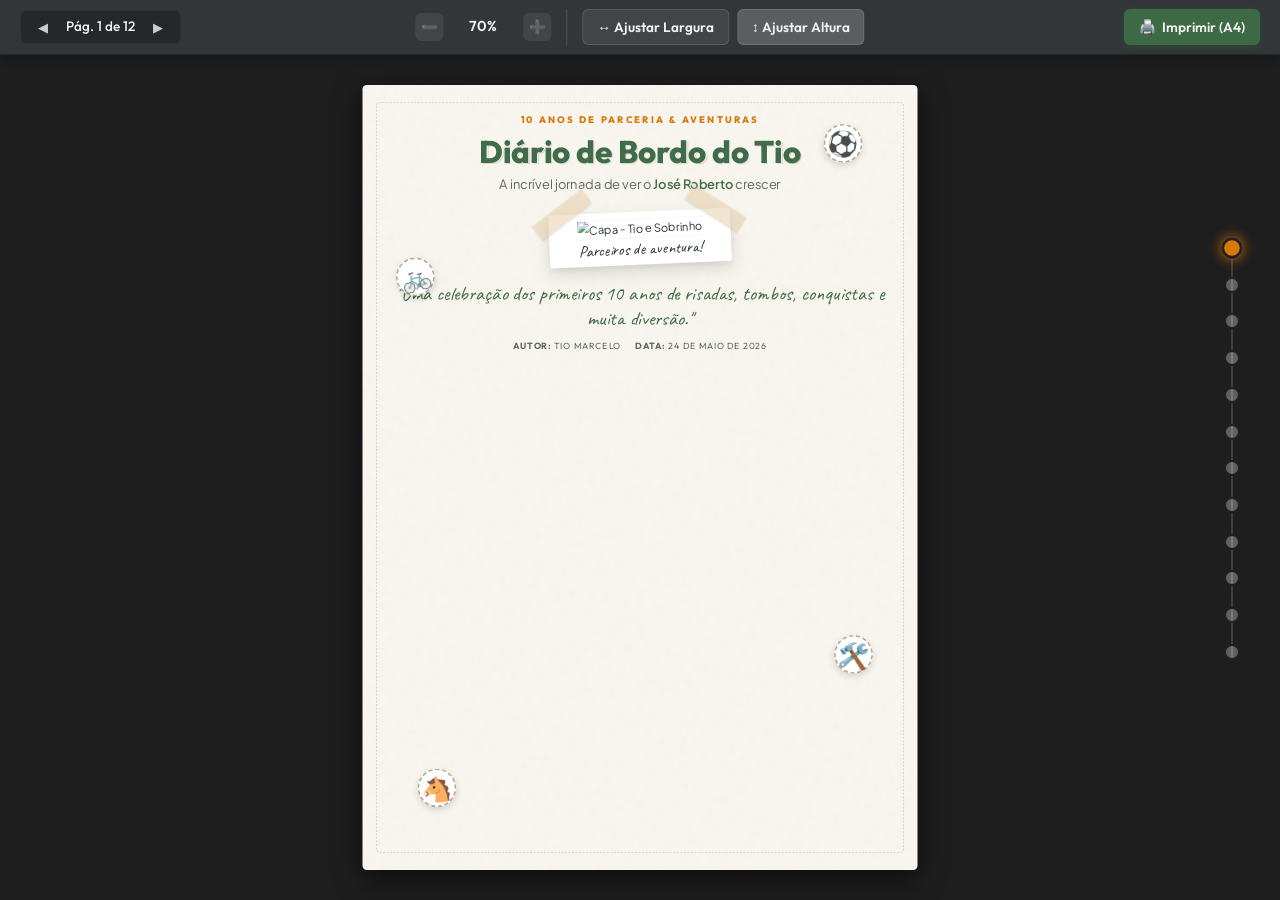
==== index.html @ dcf0047d "Initial commit: Scrapbook Album and Photo Gallery" ====
<!DOCTYPE html>
<html lang="pt-BR">
<head>
    <meta charset="UTF-8">
    <meta name="viewport" content="width=device-width, initial-scale=1.0">
    <title>José Roberto: 10 Anos de Aventuras - Diário do Tio</title>
    
    <!-- Google Fonts: Outfit (títulos), Plus Jakarta Sans (texto), Caveat (caligrafia do diário) -->
    <link rel="preconnect" href="https://fonts.googleapis.com">
    <link rel="preconnect" href="https://fonts.gstatic.com" crossorigin>
    <link href="https://fonts.googleapis.com/css2?family=Caveat:wght@400..700&family=Outfit:wght@300;400;600;800&family=Plus+Jakarta+Sans:ital,wght@0,300;0,400;0,600;1,400&display=swap" rel="stylesheet">
    
    <link rel="stylesheet" href="styles.css">
</head>
<body>

    <!-- Barra de Ferramentas Estilo Leitor de PDF (Oculta na Impressão) -->
    <header class="pdf-toolbar">
        <div class="pdf-toolbar-left">
            <div class="pdf-page-nav">
                <button class="pdf-nav-btn" id="prevPage" title="Página Anterior">◀</button>
                <div class="pdf-page-indicator">
                    Pág. <span id="currentPageNum">1</span> de <span id="totalPagesNum">12</span>
                </div>
                <button class="pdf-nav-btn" id="nextPage" title="Próxima Página">▶</button>
            </div>
        </div>
        
        <div class="pdf-toolbar-center">
            <button class="pdf-zoom-btn" id="zoomOut" title="Diminuir Zoom">➖</button>
            <span class="pdf-zoom-value" id="zoomValue">100%</span>
            <button class="pdf-zoom-btn" id="zoomIn" title="Aumentar Zoom">➕</button>
            
            <div class="pdf-zoom-presets">
                <button class="pdf-btn" id="fitWidth" title="Ajustar à Largura da Página">↔️ Ajustar Largura</button>
                <button class="pdf-btn" id="fitPage" title="Ajustar à Página Inteira">↕️ Ajustar Altura</button>
            </div>
        </div>
        
        <div class="pdf-toolbar-right">
            <button class="pdf-btn pdf-btn-primary" onclick="window.print()" title="Salvar como PDF ou Imprimir em A4">
                🖨️ <span class="btn-text">Imprimir (A4)</span>
            </button>
        </div>
    </header>

    <!-- Espaço de Trabalho do Leitor de PDF -->
    <div class="pdf-workspace">
        
        <!-- Indicador de Progresso / Timeline Lateral (Oculto na Impressão) -->
        <nav class="timeline-nav" id="timelineNav">
            <div class="timeline-line"></div>
            <ul class="timeline-dots">
                <li class="active" data-target="wrapper-page-cover" title="Capa"><span>Capa</span></li>
                <li data-target="wrapper-page-year-1" title="2016"><span>2016</span></li>
                <li data-target="wrapper-page-year-2" title="2017"><span>2017</span></li>
                <li data-target="wrapper-page-year-3" title="2018"><span>2018</span></li>
                <li data-target="wrapper-page-year-4" title="2019"><span>2019</span></li>
                <li data-target="wrapper-page-year-5" title="2020"><span>2020</span></li>
                <li data-target="wrapper-page-year-6" title="2021"><span>2021</span></li>
                <li data-target="wrapper-page-year-7" title="2022"><span>2022</span></li>
                <li data-target="wrapper-page-year-8" title="2023"><span>2023</span></li>
                <li data-target="wrapper-page-year-9" title="2024"><span>2024</span></li>
                <li data-target="wrapper-page-year-10" title="2025"><span>2025</span></li>
                <li data-target="wrapper-page-back-cover" title="Dedicação"><span>Fim</span></li>
            </ul>
        </nav>

        <!-- Visualizador do PDF (Fundo Cinza e Rolagem) -->
        <main class="pdf-viewer" id="pdfViewer">
            <div class="album-container" id="albumContainer">

                <!-- ================= PÁGINA 1: CAPA ================= -->
                <div class="page-wrapper" id="wrapper-page-cover" data-page-index="1">
                    <section class="album-page cover-page" id="page-cover">
                        <div class="page-content">
                            <!-- Adesivos decorativos virtuais (estilo Scrapbook) -->
                            <div class="sticker soccer-sticker">⚽</div>
                            <div class="sticker bike-sticker">🚲</div>
                            <div class="sticker handcraft-sticker">🛠️</div>
                            <div class="sticker horse-sticker">🐴</div>

                            <div class="cover-header">
                                <p class="tagline">10 ANOS DE PARCERIA & AVENTURAS</p>
                                <h1 class="main-title">Diário de Bordo do Tio</h1>
                                <h2 class="sub-title">A incrível jornada de ver o <strong>José Roberto</strong> crescer</h2>
                            </div>

                            <div class="cover-photo-frame polaroid-card">
                                <div class="tape tape-top-left"></div>
                                <div class="tape tape-top-right"></div>
                                <!-- Imagem principal de capa -->
                                <img src="https://images.unsplash.com/photo-1502086223501-7ea6ecd79368?q=80&w=800" alt="Capa - Tio e Sobrinho" class="cover-photo">
                                <div class="polaroid-caption">Parceiros de aventura!</div>
                            </div>

                            <div class="cover-footer">
                                <p class="handwritten">"Uma celebração dos primeiros 10 anos de risadas, tombos, conquistas e muita diversão."</p>
                                <div class="meta-info">
                                    <span><strong>Autor:</strong> Tio Marcelo</span>
                                    <span><strong>Data:</strong> 24 de Maio de 2026</span>
                                </div>
                            </div>
                        </div>
                    </section>
                </div>

                <!-- ================= PÁGINA 2: ANO 2016 (0 a 1 ano) ================= -->
                <div class="page-wrapper" id="wrapper-page-year-1" data-page-index="2">
                    <section class="album-page story-page" id="page-year-1" data-year="2016">
                        <div class="page-content">
                            <!-- Linha tracejada decorativa tipo Scrapbook -->
                            <svg class="scrapbook-path-svg" viewBox="0 0 100 100" preserveAspectRatio="none"><path d="M10,40 Q30,10 50,45 T90,55" fill="none" stroke="#d97706" stroke-dasharray="3,3" stroke-width="0.8"/></svg>
                            
                            <div class="page-header">
                                <span class="page-number">01</span>
                                <h2 class="year-title">2016: O Início da Jornada</h2>
                                <span class="age-badge">0 a 1 ano</span>
                            </div>

                            <div class="story-grid">
                                <div class="story-text">
                                    <h3 class="story-headline">"O pequeno artesão de sorrisos"</h3>
                                    <p>Lembro-me perfeitamente da primeira vez que te segurei no colo. Tão pequeno, mas já com um olhar super atento a tudo ao seu redor. Desde bebê, você já demonstrava uma curiosidade imensa em mexer nas coisas, segurar brinquedos e tentar "desmontar" chocalhos com aquelas mãozinhas gordinhas.</p>
                                    <p class="handwritten-note">"Foi aqui que percebi que minha vida de tio seria cheia de surpresas e muita bagunça boa!"</p>
                                    <a href="gallery.html?year=2016" class="gallery-btn online-only">📸 Galeria de 2016</a>
                                </div>

                                <div class="story-media">
                                    <div class="media-frame polaroid-card" data-video-url="https://www.youtube.com/embed/tgbNymZ7vqY" title="Clique para assistir ao vídeo!">
                                        <div class="tape tape-top-center"></div>
                                        <img src="https://images.unsplash.com/photo-1519689680058-324335c77eb2?q=80&w=800" alt="José Roberto - Bebê" class="story-photo">
                                        <div class="polaroid-caption">O início de tudo em 2016</div>
                                        <div class="play-overlay online-only">▶️ Assistir Vídeo</div>
                                        <div class="print-only qr-code-placeholder">
                                            <div class="qr-box"><div class="qr-mock">📱 Scan</div></div>
                                            <p class="qr-caption">Ver vídeo</p>
                                        </div>
                                    </div>
                                </div>
                            </div>
                        </div>
                    </section>
                </div>

                <!-- ================= PÁGINA 3: ANO 2017 (1 a 2 anos) ================= -->
                <div class="page-wrapper" id="wrapper-page-year-2" data-page-index="3">
                    <section class="album-page story-page" id="page-year-2" data-year="2017">
                        <div class="page-content">
                            <svg class="scrapbook-path-svg" viewBox="0 0 100 100" preserveAspectRatio="none"><path d="M5,20 Q45,30 65,10 T95,50" fill="none" stroke="#3d6a45" stroke-dasharray="3,3" stroke-width="0.8"/></svg>
                            
                            <div class="page-header">
                                <span class="page-number">02</span>
                                <h2 class="year-title">2017: Primeiros Passos e Rodinhas</h2>
                                <span class="age-badge">1 a 2 anos</span>
                            </div>

                            <div class="story-grid">
                                <div class="story-text">
                                    <h3 class="story-headline">"Aventuras sobre duas rodas... ou quase!"</h3>
                                    <p>Neste ano você aprendeu a andar firme e logo ganhou aquela sua primeira motinho/bicicleta de empurrar sem pedais. Lembro de passarmos tardes inteiras no quintal, eu correndo atrás de você enquanto você tentava acelerar com os pés no chão, fazendo barulho de motor com a boca. O amor pela velocidade começou cedo!</p>
                                    <p class="handwritten-note">"Você já queria ir mais rápido do que as pernas aguentavam."</p>
                                    <a href="gallery.html?year=2017" class="gallery-btn online-only">📸 Galeria de 2017</a>
                                </div>

                                <div class="story-media">
                                    <div class="media-frame polaroid-card" data-video-url="https://www.youtube.com/embed/tgbNymZ7vqY" title="Clique para assistir ao vídeo!">
                                        <div class="tape tape-top-center"></div>
                                        <img src="https://images.unsplash.com/photo-1543269865-cbf427effbad?q=80&w=800" alt="Primeira moto de brinquedo" class="story-photo">
                                        <div class="polaroid-caption">Acelerando no quintal em 2017</div>
                                        <div class="play-overlay online-only">▶️ Assistir Vídeo</div>
                                        <div class="print-only qr-code-placeholder">
                                            <div class="qr-box"><div class="qr-mock">📱 Scan</div></div>
                                        </div>
                                    </div>
                                </div>
                            </div>
                        </div>
                    </section>
                </div>

                <!-- ================= PÁGINA 4: ANO 2018 (2 a 3 anos) ================= -->
                <div class="page-wrapper" id="wrapper-page-year-3" data-page-index="4">
                    <section class="album-page story-page" id="page-year-3" data-year="2018">
                        <div class="page-content">
                            <svg class="scrapbook-path-svg" viewBox="0 0 100 100" preserveAspectRatio="none"><path d="M90,10 Q60,35 40,15 T10,60" fill="none" stroke="#2563eb" stroke-dasharray="3,3" stroke-width="0.8"/></svg>
                            
                            <div class="page-header">
                                <span class="page-number">03</span>
                                <h2 class="year-title">2018: Chutes Iniciais</h2>
                                <span class="age-badge">2 a 3 anos</span>
                            </div>

                            <div class="story-grid">
                                <div class="story-text">
                                    <h3 class="story-headline">"O nascimento do pequeno craque"</h3>
                                    <p>Qualquer objeto redondo virava bola na sua frente. Foi nessa época que te dei a sua primeira bola de futebol de verdade. Seus olhinhos brilharam. Passamos horas chutando na sala (desviando dos vasos da sua mãe!) e no gramado. Você caía, levantava rindo e gritava 'GOL!' com a maior energia do mundo.</p>
                                    <p class="handwritten-note">"Mesmo caindo em cima da bola, o sorriso nunca saía do rosto."</p>
                                    <a href="gallery.html?year=2018" class="gallery-btn online-only">📸 Galeria de 2018</a>
                                </div>

                                <div class="story-media">
                                    <div class="media-frame polaroid-card" data-video-url="https://www.youtube.com/embed/tgbNymZ7vqY" title="Clique para assistir ao vídeo!">
                                        <div class="tape tape-top-center"></div>
                                        <img src="https://images.unsplash.com/photo-1517649763962-0c623066013b?q=80&w=800" alt="Primeiro futebol" class="story-photo">
                                        <div class="polaroid-caption">O pequeno artilheiro em 2018</div>
                                        <div class="play-overlay online-only">▶️ Assistir Vídeo</div>
                                        <div class="print-only qr-code-placeholder">
                                            <div class="qr-box"><div class="qr-mock">📱 Scan</div></div>
                                        </div>
                                    </div>
                                </div>
                            </div>
                        </div>
                    </section>
                </div>

                <!-- ================= PÁGINA 5: ANO 2019 (3 a 4 anos) ================= -->
                <div class="page-wrapper" id="wrapper-page-year-4" data-page-index="5">
                    <section class="album-page story-page" id="page-year-4" data-year="2019">
                        <div class="page-content">
                            <svg class="scrapbook-path-svg" viewBox="0 0 100 100" preserveAspectRatio="none"><path d="M10,80 Q50,90 40,40 T90,20" fill="none" stroke="#d97706" stroke-dasharray="3,3" stroke-width="0.8"/></svg>
                            
                            <div class="page-header">
                                <span class="page-number">04</span>
                                <h2 class="year-title">2019: O Menino Criativo</h2>
                                <span class="age-badge">3 a 4 anos</span>
                            </div>

                            <div class="story-grid">
                                <div class="story-text">
                                    <h3 class="story-headline">"Construindo sonhos com as próprias mãos"</h3>
                                    <p>Neste ano, os brinquedos de encaixar e blocos de montar viraram seus maiores companheiros. Mas o mais legal era te ver tentar consertar as coisas com as chaves de fenda plásticas. Você olhava atentamente quando eu usava alguma ferramenta real e tentava imitar cada gesto, mostrando seu lado criador.</p>
                                    <p class="handwritten-note">"Sua mente inventiva já estava a todo vapor, criando torres e pontes malucas."</p>
                                    <a href="gallery.html?year=2019" class="gallery-btn online-only">📸 Galeria de 2019</a>
                                </div>

                                <div class="story-media">
                                    <div class="media-frame polaroid-card" data-video-url="https://www.youtube.com/embed/tgbNymZ7vqY" title="Clique para assistir ao vídeo!">
                                        <div class="tape tape-top-center"></div>
                                        <img src="https://images.unsplash.com/photo-1587654780291-39c9404d746b?q=80&w=800" alt="Montando blocos" class="story-photo">
                                        <div class="polaroid-caption">Grande inventor no ano de 2019</div>
                                        <div class="play-overlay online-only">▶️ Assistir Vídeo</div>
                                        <div class="print-only qr-code-placeholder">
                                            <div class="qr-box"><div class="qr-mock">📱 Scan</div></div>
                                        </div>
                                    </div>
                                </div>
                            </div>
                        </div>
                    </section>
                </div>

                <!-- ================= PÁGINA 6: ANO 2020 (4 a 5 anos) ================= -->
                <div class="page-wrapper" id="wrapper-page-year-5" data-page-index="6">
                    <section class="album-page story-page" id="page-year-5" data-year="2020">
                        <div class="page-content">
                            <svg class="scrapbook-path-svg" viewBox="0 0 100 100" preserveAspectRatio="none"><path d="M10,20 Q50,0 60,60 T90,80" fill="none" stroke="#3d6a45" stroke-dasharray="3,3" stroke-width="0.8"/></svg>
                            
                            <div class="page-header">
                                <span class="page-number">05</span>
                                <h2 class="year-title">2020: O Primeiro Cavalo</h2>
                                <span class="age-badge">4 a 5 anos</span>
                            </div>

                            <div class="story-grid">
                                <div class="story-text">
                                    <h3 class="story-headline">"O pequeno e destemido cowboy"</h3>
                                    <p>Lembro do seu fascínio quando fomos ao sítio e você viu um cavalo de perto. Muitos meninos da sua idade teriam medo daquele animal gigante, mas você queria logo passar a mão e montar. Com minha ajuda, você subiu no selim e abriu um sorriso de orelha a orelha. A conexão com os animais foi imediata.</p>
                                    <p class="handwritten-note">"Coragem nunca faltou para esse pequeno cavaleiro!"</p>
                                    <a href="gallery.html?year=2020" class="gallery-btn online-only">📸 Galeria de 2020</a>
                                </div>

                                <div class="story-media">
                                    <div class="media-frame polaroid-card" data-video-url="https://www.youtube.com/embed/tgbNymZ7vqY" title="Clique para assistir ao vídeo!">
                                        <div class="tape tape-top-center"></div>
                                        <img src="https://images.unsplash.com/photo-1553285991-4c74211f5094?q=80&w=800" alt="Primeiro contato com cavalos" class="story-photo">
                                        <div class="polaroid-caption">Galopando sem medo em 2020</div>
                                        <div class="play-overlay online-only">▶️ Assistir Vídeo</div>
                                        <div class="print-only qr-code-placeholder">
                                            <div class="qr-box"><div class="qr-mock">📱 Scan</div></div>
                                        </div>
                                    </div>
                                </div>
                            </div>
                        </div>
                    </section>
                </div>

                <!-- ================= PÁGINA 7: ANO 2021 (5 a 6 anos) ================= -->
                <div class="page-wrapper" id="wrapper-page-year-6" data-page-index="7">
                    <section class="album-page story-page" id="page-year-6" data-year="2021">
                        <div class="page-content">
                            <svg class="scrapbook-path-svg" viewBox="0 0 100 100" preserveAspectRatio="none"><path d="M5,40 Q50,60 50,15 T95,60" fill="none" stroke="#2563eb" stroke-dasharray="3,3" stroke-width="0.8"/></svg>
                            
                            <div class="page-header">
                                <span class="page-number">06</span>
                                <h2 class="year-title">2021: Duas Rodas Sem Rodinhas</h2>
                                <span class="age-badge">5 a 6 anos</span>
                            </div>

                            <div class="story-grid">
                                <div class="story-text">
                                    <h3 class="story-headline">"O grande salto para a liberdade"</h3>
                                    <p>Chegou o grande dia de tirar as rodinhas laterais da sua bicicleta. Corri segurando no seu banco por alguns metros, dizendo 'continua pedala, continua!' até que soltei. Quando você percebeu que estava equilibrando sozinho, soltou um grito de vitória. Um marco clássico da infância que tive a honra de presenciar.</p>
                                    <p class="handwritten-note">"O vento no rosto e a sensação de voar sobre duas rodas."</p>
                                    <a href="gallery.html?year=2021" class="gallery-btn online-only">📸 Galeria de 2021</a>
                                </div>

                                <div class="story-media">
                                    <div class="media-frame polaroid-card" data-video-url="https://www.youtube.com/embed/tgbNymZ7vqY" title="Clique para assistir ao vídeo!">
                                        <div class="tape tape-top-center"></div>
                                        <img src="https://images.unsplash.com/photo-1485546246426-74dc88dec4d9?q=80&w=800" alt="Andando de bike" class="story-photo">
                                        <div class="polaroid-caption">Primeira corrida solo em 2021</div>
                                        <div class="play-overlay online-only">▶️ Assistir Vídeo</div>
                                        <div class="print-only qr-code-placeholder">
                                            <div class="qr-box"><div class="qr-mock">📱 Scan</div></div>
                                        </div>
                                    </div>
                                </div>
                            </div>
                        </div>
                    </section>
                </div>

                <!-- ================= PÁGINA 8: ANO 2022 (6 a 7 anos) ================= -->
                <div class="page-wrapper" id="wrapper-page-year-7" data-page-index="8">
                    <section class="album-page story-page" id="page-year-7" data-year="2022">
                        <div class="page-content">
                            <svg class="scrapbook-path-svg" viewBox="0 0 100 100" preserveAspectRatio="none"><path d="M10,80 Q30,40 60,60 T90,20" fill="none" stroke="#d97706" stroke-dasharray="3,3" stroke-width="0.8"/></svg>
                            
                            <div class="page-header">
                                <span class="page-number">07</span>
                                <h2 class="year-title">2022: O Estádio e a Emoção</h2>
                                <span class="age-badge">6 a 7 anos</span>
                            </div>

                            <div class="story-grid">
                                <div class="story-text">
                                    <h3 class="story-headline">"O amor pelo jogo ganha proporções gigantes"</h3>
                                    <p>Nesse ano sua paixão pelo futebol atingiu outro nível. Passamos a acompanhar jogos juntos e a vibrar de verdade. Sua habilidade com a bola nos pés também cresceu demais, treinando dribles rápidos e chutes colocados. Ver você jogando com a sua camisa favorita é um dos meus orgulhos semanais.</p>
                                    <p class="handwritten-note">"O futebol se tornou nossa linguagem secreta de comemoração."</p>
                                    <a href="gallery.html?year=2022" class="gallery-btn online-only">📸 Galeria de 2022</a>
                                </div>

                                <div class="story-media">
                                    <div class="media-frame polaroid-card" data-video-url="https://www.youtube.com/embed/tgbNymZ7vqY" title="Clique para assistir ao vídeo!">
                                        <div class="tape tape-top-center"></div>
                                        <img src="https://images.unsplash.com/photo-1508098682722-e99c43a406b2?q=80&w=800" alt="Partida de futebol" class="story-photo">
                                        <div class="polaroid-caption">Vibração em campo no ano 2022</div>
                                        <div class="play-overlay online-only">▶️ Assistir Vídeo</div>
                                        <div class="print-only qr-code-placeholder">
                                            <div class="qr-box"><div class="qr-mock">📱 Scan</div></div>
                                        </div>
                                    </div>
                                </div>
                            </div>
                        </div>
                    </section>
                </div>

                <!-- ================= PÁGINA 9: ANO 2023 (7 a 8 anos) ================= -->
                <div class="page-wrapper" id="wrapper-page-year-8" data-page-index="9">
                    <section class="album-page story-page" id="page-year-8" data-year="2023">
                        <div class="page-content">
                            <svg class="scrapbook-path-svg" viewBox="0 0 100 100" preserveAspectRatio="none"><path d="M5,15 Q35,45 65,30 T95,85" fill="none" stroke="#3d6a45" stroke-dasharray="3,3" stroke-width="0.8"/></svg>
                            
                            <div class="page-header">
                                <span class="page-number">08</span>
                                <h2 class="year-title">2023: Acelerando a Imaginação</h2>
                                <span class="age-badge">7 a 8 anos</span>
                            </div>

                            <div class="story-grid">
                                <div class="story-text">
                                    <h3 class="story-headline">"O ronco do motor nos olhos de quem sonha"</h3>
                                    <p>Seja em carrinhos elétricos ou vendo motos passando na rua, você sempre ficava paralisado ouvindo o barulho e analisando as rodas. Quando te coloquei sentado na moto de verdade de um amigo (desligada, claro!), você segurou o guidão com uma firmeza de quem nasceu para pilotar. Um dia vamos rodar estradas juntos!</p>
                                    <p class="handwritten-note">"O brilho nos olhos ao sentir a força do motor na imaginação."</p>
                                    <a href="gallery.html?year=2023" class="gallery-btn online-only">📸 Galeria de 2023</a>
                                </div>

                                <div class="story-media">
                                    <div class="media-frame polaroid-card" data-video-url="https://www.youtube.com/embed/tgbNymZ7vqY" title="Clique para assistir ao vídeo!">
                                        <div class="tape tape-top-center"></div>
                                        <img src="https://images.unsplash.com/photo-1558981806-ec527fa84c39?q=80&w=800" alt="Moto e aventura" class="story-photo">
                                        <div class="polaroid-caption">Sonhando com o asfalto em 2023</div>
                                        <div class="play-overlay online-only">▶️ Assistir Vídeo</div>
                                        <div class="print-only qr-code-placeholder">
                                            <div class="qr-box"><div class="qr-mock">📱 Scan</div></div>
                                        </div>
                                    </div>
                                </div>
                            </div>
                        </div>
                    </section>
                </div>

                <!-- ================= PÁGINA 10: ANO 2024 (8 a 9 anos) ================= -->
                <div class="page-wrapper" id="wrapper-page-year-9" data-page-index="10">
                    <section class="album-page story-page" id="page-year-9" data-year="2024">
                        <div class="page-content">
                            <svg class="scrapbook-path-svg" viewBox="0 0 100 100" preserveAspectRatio="none"><path d="M90,90 Q50,60 50,20 T10,10" fill="none" stroke="#2563eb" stroke-dasharray="3,3" stroke-width="0.8"/></svg>
                            
                            <div class="page-header">
                                <span class="page-number">09</span>
                                <h2 class="year-title">2024: O Grande Inventor</h2>
                                <span class="age-badge">8 a 9 anos</span>
                            </div>

                            <div class="story-grid">
                                <div class="story-text">
                                    <h3 class="story-headline">"Mãos à obra e criatividade sem limites"</h3>
                                    <p>Com papelão, fita adesiva, pedaços de madeira e tudo o que encontrava pela frente, você começou a criar brinquedos reais e engenhocas funcionais. Projetou mini rampa de skate, fez espadas e escudos detalhados. Ver sua habilidade manual se desenvolvendo foi incrível. Você é um fazedor nato.</p>
                                    <p class="handwritten-note">"Criar com as mãos é dar vida à imaginação."</p>
                                    <a href="gallery.html?year=2024" class="gallery-btn online-only">📸 Galeria de 2024</a>
                                </div>

                                <div class="story-media">
                                    <div class="media-frame polaroid-card" data-video-url="https://www.youtube.com/embed/tgbNymZ7vqY" title="Clique para assistir ao vídeo!">
                                        <div class="tape tape-top-center"></div>
                                        <img src="https://images.unsplash.com/photo-1457369804613-52c61a468e7d?q=80&w=800" alt="Artesanato infantil" class="story-photo">
                                        <div class="polaroid-caption">Fazendo arte com papelão em 2024</div>
                                        <div class="play-overlay online-only">▶️ Assistir Vídeo</div>
                                        <div class="print-only qr-code-placeholder">
                                            <div class="qr-box"><div class="qr-mock">📱 Scan</div></div>
                                        </div>
                                    </div>
                                </div>
                            </div>
                        </div>
                    </section>
                </div>

                <!-- ================= PÁGINA 11: ANO 2025 (9 a 10 anos) ================= -->
                <div class="page-wrapper" id="wrapper-page-year-10" data-page-index="11">
                    <section class="album-page story-page" id="page-year-10" data-year="2025">
                        <div class="page-content">
                            <svg class="scrapbook-path-svg" viewBox="0 0 100 100" preserveAspectRatio="none"><path d="M10,20 Q40,50 60,15 T95,45" fill="none" stroke="#d97706" stroke-dasharray="3,3" stroke-width="0.8"/></svg>
                            
                            <div class="page-header">
                                <span class="page-number">10</span>
                                <h2 class="year-title">2025: Celebrando uma Década</h2>
                                <span class="age-badge">9 a 10 anos</span>
                            </div>

                            <div class="story-grid">
                                <div class="story-text">
                                    <h3 class="story-headline">"Os primeiros 10 anos de uma vida incrível"</h3>
                                    <p>Chegamos à marca de 10 anos! A primeira década completa de vida, e que privilégio enorme foi te acompanhar de pertinho em cada uma dessas etapas. Hoje você é um menino ativo, apaixonado por esportes, que adora inventar coisas e tem um coração gigante. Mal posso esperar pelas próximas aventuras.</p>
                                    <p class="handwritten-note">"Parabéns, meu sobrinho, parceiro e eterno aventureiro!"</p>
                                    <a href="gallery.html?year=2025" class="gallery-btn online-only">📸 Galeria de 2025</a>
                                </div>

                                <div class="story-media">
                                    <div class="media-frame polaroid-card" data-video-url="https://www.youtube.com/embed/tgbNymZ7vqY" title="Clique para assistir ao vídeo!">
                                        <div class="tape tape-top-center"></div>
                                        <img src="https://images.unsplash.com/photo-1464349095431-e9a21285b5f3?q=80&w=800" alt="Aniversário de 10 anos" class="story-photo">
                                        <div class="polaroid-caption">10 Anos de muita festa em 2025</div>
                                        <div class="play-overlay online-only">▶️ Assistir Vídeo</div>
                                        <div class="print-only qr-code-placeholder">
                                            <div class="qr-box"><div class="qr-mock">📱 Scan</div></div>
                                        </div>
                                    </div>
                                </div>
                            </div>
                        </div>
                    </section>
                </div>

                <!-- ================= PÁGINA 12: CONTRACAPA ================= -->
                <div class="page-wrapper" id="wrapper-page-back-cover" data-page-index="12">
                    <section class="album-page back-cover" id="page-back-cover">
                        <div class="page-content">
                            <div class="back-cover-decoration">🌲🚴‍♂️⚽🛠️🐎</div>
                            
                            <h2 class="back-title">Para o José Roberto, com amor</h2>
                            
                            <div class="back-message">
                                <p class="handwritten">"José, nunca perca essa sua curiosidade insaciável, sua energia ao chutar uma bola, sua coragem ao subir numa bike ou a criatividade de criar mundos inteiros com suas próprias mãos. Estarei sempre aqui na primeira fila para te ver vencer, cair, levantar e acelerar rumo aos seus sonhos."</p>
                                <p class="handwritten-sig">De seu tio e maior fã,<br><strong>Tio Marcelo</strong></p>
                            </div>

                            <!-- Selo de autenticação de aventura -->
                            <div class="adventure-seal">
                                <div class="seal-inner">
                                    <span>★ CERTIFICADO DE ★</span>
                                    <strong>PARCEIRO DE AVENTURAS</strong>
                                    <span>DEZ ANOS COMPLETOS</span>
                                </div>
                            </div>

                            <div class="back-footer">
                                <p>Feito à mão digitalmente por Tio Marcelo em comemoração aos 10 anos do José Roberto. Impresso em formato A4 Retrato oficial.</p>
                            </div>
                        </div>
                    </section>
                </div>

            </div>
        </main>
    </div>

    <!-- Modal de Vídeo Interativo (Oculto por padrão) -->
    <div class="video-modal" id="videoModal">
        <div class="video-modal-backdrop" id="videoModalBackdrop"></div>
        <div class="video-modal-content">
            <button class="video-modal-close" id="closeModal" title="Fechar Vídeo">&times;</button>
            <div class="video-modal-iframe-container">
                <iframe id="modalIframe" src="" frameborder="0" allow="accelerometer; autoplay; clipboard-write; encrypted-media; gyroscope; picture-in-picture" allowfullscreen></iframe>
            </div>
        </div>
    </div>

    <script src="script.js"></script>
</body>
</html>
---- styles.css ----
/* ==========================================================================
   SISTEMA DE DESIGN: DIÁRIO DE AVENTURAS (SCRAPBOOK PREMIUM)
   ========================================================================== */

:root {
    /* Paleta de Cores: Aventura, Natureza e Artesanato */
    --bg-web: #1e2522; /* Fundo escuro e imersivo online */
    --bg-paper: #f9f6f0; /* Tom de papel envelhecido/artesanal */
    --text-main: #2b3531; /* Verde/cinza quase preto para textos */
    --text-light: #5a6661;
    --accent-green: #3d6a45; /* Verde floresta/esporte */
    --accent-orange: #d97706; /* Laranja queimado/aventura */
    --accent-blue: #2563eb; /* Azul futebol/liberdade */
    --accent-red: #dc2626; /* Vermelho detalhe */
    --border-dashed: #c2bbb0;
    --tape-color: rgba(220, 190, 140, 0.4);
    
    /* Fontes */
    --font-title: 'Outfit', sans-serif;
    --font-text: 'Plus Jakarta Sans', sans-serif;
    --font-handwritten: 'Caveat', cursive;
}

* {
    margin: 0;
    padding: 0;
    box-sizing: border-box;
}

body {
    background-color: var(--bg-web);
    color: var(--text-main);
    font-family: var(--font-text);
    overflow-x: hidden;
    line-height: 1.6;
}

/* ==========================================================================
   CONTAINER DO ÁLBUM (LAYOUT LEITOR DE PDF PREMIUM)
   ========================================================================== */

/* Barra de Ferramentas Estilo Leitor de PDF */
.pdf-toolbar {
    height: 55px;
    background-color: #323639;
    border-bottom: 1px solid rgba(0, 0, 0, 0.3);
    display: flex;
    justify-content: space-between;
    align-items: center;
    padding: 0 20px;
    z-index: 1000;
    color: #f1f1f1;
    font-family: var(--font-title);
    box-shadow: 0 2px 10px rgba(0, 0, 0, 0.3);
    position: relative;
    user-select: none;
}

.pdf-toolbar-left, 
.pdf-toolbar-center, 
.pdf-toolbar-right {
    display: flex;
    align-items: center;
    gap: 12px;
}

.pdf-toolbar-center {
    position: absolute;
    left: 50%;
    transform: translateX(-50%);
    gap: 15px;
}

/* Botões do Leitor de PDF */
.pdf-btn {
    padding: 8px 14px;
    background-color: rgba(255, 255, 255, 0.08);
    border: 1px solid rgba(255, 255, 255, 0.12);
    border-radius: 6px;
    color: #f1f1f1;
    font-family: var(--font-title);
    font-weight: 600;
    font-size: 0.85rem;
    cursor: pointer;
    display: flex;
    align-items: center;
    gap: 6px;
    transition: all 0.2s cubic-bezier(0.4, 0, 0.2, 1);
}

.pdf-btn:hover {
    background-color: rgba(255, 255, 255, 0.15);
    border-color: rgba(255, 255, 255, 0.25);
    transform: translateY(-1px);
}

.pdf-btn:active {
    transform: translateY(0);
}

.pdf-btn-primary {
    background-color: var(--accent-green);
    border-color: transparent;
    box-shadow: 0 2px 8px rgba(61, 106, 69, 0.3);
}

.pdf-btn-primary:hover {
    background-color: #315537;
    border-color: transparent;
    box-shadow: 0 4px 12px rgba(61, 106, 69, 0.4);
}

/* Navegação de Página */
.pdf-page-nav {
    display: flex;
    align-items: center;
    gap: 8px;
    background-color: rgba(0, 0, 0, 0.25);
    padding: 4px 10px;
    border-radius: 6px;
    border: 1px solid rgba(255, 255, 255, 0.05);
}

.pdf-nav-btn {
    background: transparent;
    border: none;
    color: #ccc;
    font-size: 0.8rem;
    cursor: pointer;
    width: 24px;
    height: 24px;
    display: flex;
    align-items: center;
    justify-content: center;
    border-radius: 4px;
    transition: all 0.2s;
}

.pdf-nav-btn:hover {
    background-color: rgba(255, 255, 255, 0.1);
    color: #fff;
}

.pdf-page-indicator {
    font-size: 0.85rem;
    font-weight: 500;
    min-width: 75px;
    text-align: center;
}

/* Controles de Zoom */
.pdf-zoom-btn {
    background-color: rgba(255, 255, 255, 0.08);
    border: none;
    color: #fff;
    width: 28px;
    height: 28px;
    border-radius: 6px;
    cursor: pointer;
    display: flex;
    align-items: center;
    justify-content: center;
    font-size: 0.85rem;
    transition: all 0.2s;
}

.pdf-zoom-btn:hover {
    background-color: rgba(255, 255, 255, 0.15);
}

.pdf-zoom-value {
    font-size: 0.9rem;
    font-weight: 600;
    min-width: 50px;
    text-align: center;
}

.pdf-zoom-presets {
    display: flex;
    gap: 8px;
    border-left: 1px solid rgba(255, 255, 255, 0.15);
    padding-left: 15px;
}

/* Espaço de Trabalho do PDF (Dividido em Sidebar e Viewer) */
.pdf-workspace {
    display: flex;
    height: calc(100vh - 55px);
    width: 100vw;
    overflow: hidden;
    position: relative;
    background-color: #202124;
}

/* ==========================================================================
   INTERATIVIDADE: TIMELINE LATERAL DE BOLINHAS (WEB)
   ========================================================================== */

.timeline-nav {
    position: fixed;
    right: 40px;
    top: 50%;
    transform: translateY(-50%);
    z-index: 1000;
    display: flex;
    height: 420px; /* Espaço para as 12 páginas */
    align-items: center;
    user-select: none;
}

.timeline-line {
    position: absolute;
    right: 7px;
    top: 0;
    bottom: 0;
    width: 2px;
    background: rgba(255, 255, 255, 0.15);
}

.timeline-dots {
    display: flex;
    flex-direction: column;
    justify-content: space-between;
    height: 100%;
    list-style: none;
    padding: 0;
}

.timeline-dots li {
    position: relative;
    width: 16px;
    height: 16px;
    border-radius: 50%;
    background: rgba(255, 255, 255, 0.3);
    border: 2px solid #202124; /* Corresponde ao fundo cinza escuro */
    cursor: pointer;
    transition: all 0.3s cubic-bezier(0.4, 0, 0.2, 1);
}

.timeline-dots li:hover, .timeline-dots li.active {
    background: var(--accent-orange);
    transform: scale(1.3);
    box-shadow: 0 0 10px var(--accent-orange);
}

.timeline-dots li span {
    position: absolute;
    right: 30px;
    top: 50%;
    transform: translateY(-50%);
    background: rgba(0, 0, 0, 0.85);
    color: #fff;
    padding: 4px 10px;
    border-radius: 4px;
    font-size: 0.75rem;
    font-family: var(--font-title);
    white-space: nowrap;
    opacity: 0;
    visibility: hidden;
    transition: all 0.3s ease;
    pointer-events: none;
}

.timeline-dots li:hover span {
    opacity: 1;
    visibility: visible;
    right: 25px;
}

/* Área do Visualizador de PDF */
.pdf-viewer {
    flex-grow: 1;
    overflow-y: auto;
    height: 100%;
    background-color: #1e1e1e; /* Fundo escuro de alto contraste para o papel */
    padding: 30px 10px;
    display: flex;
    flex-direction: column;
    align-items: center;
    scroll-behavior: smooth;
}

.album-container {
    width: 100%;
    display: flex;
    flex-direction: column;
    align-items: center;
}

/* ==========================================================================
   ESTRUTURA DE CADA PÁGINA (WEB VIEWPORT: PORTRAIT A4 FORMAT COM SCALING)
   ========================================================================== */

/* Wrapper da Página: Controla o tamanho de fluxo em CSS */
.page-wrapper {
    /* Dimensões base do A4 online multiplicadas pelo fator de zoom */
    width: calc(794px * var(--pdf-scale, 1));
    height: calc(1123px * var(--pdf-scale, 1));
    margin-bottom: 40px;
    position: relative;
    display: flex;
    justify-content: center;
    align-items: center;
    transition: width 0.1s ease, height 0.1s ease;
    flex-shrink: 0;
}

/* Cada folha do álbum online: Tamanho estático fixo, redimensionado via CSS transform */
.album-page {
    width: 794px !important;
    height: 1123px !important;
    background-color: var(--bg-paper);
    box-shadow: 0 10px 40px rgba(0, 0, 0, 0.6);
    border-radius: 6px;
    position: absolute !important;
    overflow: hidden;
    padding: 55px 45px;
    display: flex;
    flex-direction: column;
    justify-content: space-between;
    transform: scale(var(--pdf-scale, 1));
    transform-origin: center center;
    transition: none; /* Evita lags durante zoom */
    z-index: 10;
    box-sizing: border-box !important;
}

/* Efeito de papel artesanal */
.album-page::before {
    content: '';
    position: absolute;
    top: 0;
    left: 0;
    right: 0;
    bottom: 0;
    background-image: url('data:image/svg+xml;utf8,<svg viewBox="0 0 100 100" xmlns="http://www.w3.org/2000/svg"><filter id="noise"><feTurbulence type="fractalNoise" baseFrequency="0.8" numOctaves="3" stitchTiles="stitch"/></filter><rect width="100" height="100" filter="url(%23noise)" opacity="0.045"/></svg>');
    pointer-events: none;
    border-radius: 6px;
}

/* Linhas sutis tipo caderno/quadriculado */
.album-page::after {
    content: '';
    position: absolute;
    top: 25px;
    left: 20px;
    right: 20px;
    bottom: 25px;
    border: 1px dashed var(--border-dashed);
    pointer-events: none;
    border-radius: 4px;
    z-index: 1;
}

/* ==========================================================================
   ELEMENTOS DE DECORAÇÃO (SCRAPBOOK STYLE)
   ========================================================================== */

/* Adesivos virtuais */
.sticker {
    position: absolute;
    font-size: 2.2rem;
    width: 55px;
    height: 55px;
    display: flex;
    align-items: center;
    justify-content: center;
    background: #fff;
    border-radius: 50%;
    box-shadow: 0 4px 10px rgba(0,0,0,0.15);
    border: 2px dashed #b5a48c;
    z-index: 5;
    user-select: none;
    transition: transform 0.3s ease;
}

.sticker:hover {
    transform: scale(1.15) rotate(10deg);
}

.soccer-sticker { top: 5%; right: 10%; transform: rotate(12deg); }
.bike-sticker { top: 22%; left: 6%; transform: rotate(-15deg); }
.handcraft-sticker { bottom: 25%; right: 8%; transform: rotate(8deg); }
.horse-sticker { bottom: 8%; left: 10%; transform: rotate(-5deg); }

/* Fitas adesivas decorativas (Washi Tape) */
.tape {
    position: absolute;
    width: 90px;
    height: 25px;
    background-color: var(--tape-color);
    box-shadow: 0 1px 3px rgba(0,0,0,0.1);
    transform: rotate(-12deg);
    z-index: 10;
    backdrop-filter: blur(1px);
}

.tape::after {
    content: '';
    position: absolute;
    top: 0; bottom: 0; left: -5px; right: -5px;
    border-left: 4px dotted var(--bg-paper);
    border-right: 4px dotted var(--bg-paper);
}

.tape-top-left { top: -12px; left: -25px; transform: rotate(-35deg); }
.tape-top-right { top: -12px; right: -25px; transform: rotate(35deg); }

/* Alfinete / Pin */
.pin {
    position: absolute;
    top: -15px;
    left: 50%;
    transform: translateX(-50%);
    width: 14px;
    height: 14px;
    background-color: var(--accent-red);
    border-radius: 50%;
    box-shadow: 0 4px 6px rgba(0,0,0,0.3);
    z-index: 10;
}
.pin::after {
    content: '';
    position: absolute;
    top: 14px;
    left: 6px;
    width: 2px;
    height: 8px;
    background: #ccc;
    box-shadow: 1px 1px 2px rgba(0,0,0,0.2);
}

/* ==========================================================================
   CONTEÚDO DA CAPA
   ========================================================================== */

.cover-page {
    text-align: center;
    padding: 40px 30px;
}

.cover-header {
    margin-bottom: 25px;
}

.tagline {
    font-family: var(--font-title);
    font-weight: 800;
    font-size: 0.85rem;
    letter-spacing: 3px;
    color: var(--accent-orange);
    margin-bottom: 8px;
}

.main-title {
    font-family: var(--font-title);
    font-weight: 800;
    font-size: 2.8rem;
    color: var(--accent-green);
    line-height: 1.1;
    margin-bottom: 8px;
    text-shadow: 1px 1px 0px #fff, 2px 2px 0px #dcd5c9;
}

.sub-title {
    font-family: var(--font-text);
    font-weight: 400;
    font-size: 1.15rem;
    color: var(--text-light);
}

.sub-title strong {
    color: var(--accent-green);
    font-weight: 600;
}

.cover-photo-frame {
    position: relative;
    width: 90%;
    max-width: 280px;
    margin: 0 auto;
    background: #fff;
    padding: 12px 12px 35px;
    box-shadow: 0 8px 25px rgba(0,0,0,0.15);
    border-radius: 4px;
    transform: rotate(-2deg);
    transition: transform 0.4s ease;
    z-index: 2;
}

.cover-photo-frame:hover {
    transform: rotate(1deg) scale(1.03);
}

.cover-photo {
    width: 100%;
    height: 220px;
    object-fit: cover;
    border-radius: 2px;
    border: 1px solid #eee;
}

.cover-footer {
    margin-top: 25px;
}

.handwritten {
    font-family: var(--font-handwritten);
    font-size: 1.8rem;
    color: var(--accent-green);
    margin-bottom: 12px;
    line-height: 1.2;
}

.meta-info {
    font-size: 0.8rem;
    color: var(--text-light);
    display: flex;
    justify-content: center;
    gap: 20px;
    font-family: var(--font-title);
    text-transform: uppercase;
    letter-spacing: 1px;
}

/* ==========================================================================
   CONTEÚDO DAS PÁGINAS DE HISTÓRIA
   ========================================================================== */

.page-header {
    display: flex;
    justify-content: space-between;
    align-items: center;
    border-bottom: 2px dashed var(--border-dashed);
    padding-bottom: 6px;
    margin-bottom: 20px;
    z-index: 2;
}

.page-number {
    font-family: var(--font-title);
    font-weight: 800;
    font-size: 1.5rem;
    color: var(--accent-orange);
}

.year-title {
    font-family: var(--font-title);
    font-weight: 800;
    font-size: 1.5rem;
    color: var(--accent-green);
}

.age-badge {
    background-color: var(--accent-green);
    color: #fff;
    padding: 3px 10px;
    border-radius: 20px;
    font-size: 0.75rem;
    font-weight: 600;
    text-transform: uppercase;
    font-family: var(--font-title);
}

/* Grid de História em Coluna Única (Ideal para Portrait A4) */
.story-grid {
    display: flex;
    flex-direction: column;
    gap: 20px;
    flex-grow: 1;
    justify-content: space-between;
    z-index: 2;
}

.story-text {
    display: flex;
    flex-direction: column;
    gap: 12px;
    font-size: 0.95rem;
    color: var(--text-main);
    text-align: justify;
}

.story-headline {
    font-family: var(--font-title);
    font-weight: 800;
    font-size: 1.25rem;
    color: var(--accent-orange);
    line-height: 1.2;
    margin-bottom: 3px;
}

.handwritten-note {
    font-family: var(--font-handwritten);
    font-size: 1.6rem;
    color: #3b5c46;
    margin-top: 8px;
    line-height: 1.2;
    border-left: 3px solid var(--accent-orange);
    padding-left: 12px;
    text-align: left;
}

.story-media {
    display: flex;
    justify-content: center;
    align-items: center;
}

/* Moldura Polaroid para Fotos/Vídeos (Estilo Collage Scrapbook) */
.media-frame, .cover-photo-frame {
    position: relative;
    background: #fff;
    padding: 10px 10px 38px !important; /* Mais padding inferior para a legenda */
    box-shadow: 0 4px 6px rgba(0,0,0,0.05), 0 10px 25px rgba(0,0,0,0.12);
    border-radius: 2px;
    transform: rotate(2.5deg);
    width: 100%;
    max-width: 260px;
    transition: transform 0.3s cubic-bezier(0.4, 0, 0.2, 1), box-shadow 0.3s ease;
    cursor: pointer;
    z-index: 10;
}

.cover-photo-frame {
    transform: rotate(-2.5deg);
    margin: 0 auto 20px;
}

.media-frame:hover, .cover-photo-frame:hover {
    transform: scale(1.04) rotate(-0.5deg);
    box-shadow: 0 10px 20px rgba(0,0,0,0.1), 0 20px 40px rgba(0,0,0,0.2);
    z-index: 20;
}

.story-photo, .cover-photo {
    width: 100%;
    height: 180px !important;
    object-fit: cover;
    border-radius: 1px;
    border: 1px solid rgba(0, 0, 0, 0.05);
}

.polaroid-caption {
    font-family: var(--font-handwritten);
    font-size: 1.45rem;
    color: #2b3531;
    text-align: center;
    position: absolute;
    bottom: 8px;
    left: 10px;
    right: 10px;
    line-height: 1.2;
    white-space: nowrap;
    overflow: hidden;
    text-overflow: ellipsis;
    user-select: none;
}

/* Washi Tape Centralizado no Polaroid */
.tape-top-center {
    position: absolute;
    top: -14px;
    left: 50%;
    transform: translateX(-50%) rotate(-3deg);
    width: 75px;
    height: 22px;
    background-color: rgba(220, 190, 140, 0.5);
    box-shadow: 0 1px 2px rgba(0,0,0,0.05);
    z-index: 15;
    backdrop-filter: blur(0.5px);
}

.tape-top-center::after {
    content: '';
    position: absolute;
    top: 0; bottom: 0; left: -4px; right: -4px;
    border-left: 3px dotted var(--bg-paper);
    border-right: 3px dotted var(--bg-paper);
}

/* Botão/Overlay de Assistir Vídeo Online */
.play-overlay {
    position: absolute;
    top: 10px;
    left: 10px;
    right: 10px;
    height: 180px; /* Mesma altura da foto */
    background: rgba(0, 0, 0, 0.4);
    display: flex;
    align-items: center;
    justify-content: center;
    color: #fff;
    font-family: var(--font-title);
    font-weight: 800;
    font-size: 0.85rem;
    letter-spacing: 1px;
    opacity: 0;
    transition: opacity 0.3s ease;
    border-radius: 1px;
    z-index: 12;
}

.media-frame:hover .play-overlay {
    opacity: 1;
}

/* Linhas tracejadas de jornada estilo Scrapbook (SVG) */
.scrapbook-path-svg {
    position: absolute;
    top: 0;
    left: 0;
    width: 100%;
    height: 100%;
    pointer-events: none;
    z-index: 1;
}

/* Modal de Vídeo Interativo (Premium) */
.video-modal {
    position: fixed;
    top: 0; left: 0; right: 0; bottom: 0;
    z-index: 3000;
    display: none; /* Controlado por JS */
    align-items: center;
    justify-content: center;
    padding: 20px;
}

.video-modal.active {
    display: flex;
}

.video-modal-backdrop {
    position: absolute;
    top: 0; left: 0; right: 0; bottom: 0;
    background-color: rgba(0, 0, 0, 0.75);
    backdrop-filter: blur(10px);
    transition: opacity 0.3s ease;
}

.video-modal-content {
    position: relative;
    width: 100%;
    max-width: 750px;
    background-color: #000;
    border-radius: 8px;
    box-shadow: 0 24px 60px rgba(0, 0, 0, 0.6);
    overflow: hidden;
    z-index: 10;
    transform: scale(0.95);
    transition: transform 0.3s cubic-bezier(0.34, 1.56, 0.64, 1);
    border: 1px solid rgba(255, 255, 255, 0.1);
}

.video-modal.active .video-modal-content {
    transform: scale(1);
}

.video-modal-close {
    position: absolute;
    top: 12px;
    right: 12px;
    background: rgba(0, 0, 0, 0.6);
    border: 1px solid rgba(255, 255, 255, 0.15);
    color: #fff;
    font-size: 1.5rem;
    width: 36px;
    height: 36px;
    border-radius: 50%;
    cursor: pointer;
    display: flex;
    align-items: center;
    justify-content: center;
    z-index: 20;
    transition: all 0.2s;
}

.video-modal-close:hover {
    background: var(--accent-red);
    border-color: transparent;
    transform: scale(1.1);
}

.video-modal-iframe-container {
    position: relative;
    width: 100%;
    padding-top: 56.25%; /* Proporção 16:9 */
}

.video-modal-iframe-container iframe {
    position: absolute;
    top: 0; left: 0;
    width: 100%;
    height: 100%;
    border: none;
}

.video-container {
    display: none; /* A visualização de vídeo online agora é via modal popup */
}

/* ==========================================================================
   CONTRACAPA E ENCERRAMENTO
   ========================================================================== */

.back-cover {
    text-align: center;
    justify-content: center;
    padding: 40px 30px;
}

.back-cover-decoration {
    font-size: 2.5rem;
    margin-bottom: 15px;
}

.back-title {
    font-family: var(--font-title);
    font-weight: 800;
    font-size: 2rem;
    color: var(--accent-green);
    margin-bottom: 15px;
}

.back-message {
    background: rgba(255, 255, 255, 0.5);
    border: 1px dashed var(--border-dashed);
    padding: 25px;
    border-radius: 8px;
    margin-bottom: 20px;
    z-index: 2;
}

.back-message .handwritten {
    font-size: 1.5rem;
    color: var(--text-main);
    margin-bottom: 15px;
}

.handwritten-sig {
    font-family: var(--font-handwritten);
    font-size: 2rem;
    color: var(--accent-orange);
    text-align: right;
}

.adventure-seal {
    width: 120px;
    height: 120px;
    background-color: var(--accent-orange);
    color: #fff;
    border-radius: 50%;
    margin: 0 auto;
    display: flex;
    align-items: center;
    justify-content: center;
    box-shadow: 0 6px 12px rgba(217, 119, 6, 0.3);
    border: 4px double #fff;
    transform: rotate(-10deg);
    font-family: var(--font-title);
    user-select: none;
    transition: transform 0.4s ease;
    z-index: 2;
}

.adventure-seal:hover {
    transform: rotate(5deg) scale(1.1);
}

.seal-inner {
    display: flex;
    flex-direction: column;
    font-size: 0.6rem;
    line-height: 1.2;
    text-transform: uppercase;
    font-weight: 800;
}

.seal-inner strong {
    font-size: 0.75rem;
    margin: 3px 0;
    display: block;
    letter-spacing: 0.5px;
}

.back-footer {
    margin-top: 20px;
    font-size: 0.75rem;
    color: var(--text-light);
    border-top: 1px solid var(--border-dashed);
    padding-top: 8px;
    z-index: 2;
}

/* ==========================================================================
   CONFIGURAÇÃO DE MÍDIA HÍBRIDA (ONLINE VS PRINT)
   ========================================================================== */

.print-only {
    display: none !important;
}

.print-image-fallback {
    display: flex;
    flex-direction: column;
    gap: 10px;
}

.qr-code-placeholder {
    display: flex;
    align-items: center;
    gap: 15px;
    border-top: 1px dashed var(--border-dashed);
    padding-top: 8px;
    margin-top: 5px;
}

.qr-box {
    width: 45px;
    height: 45px;
    border: 1px solid #ccc;
    background: #f0f0f0;
    display: flex;
    align-items: center;
    justify-content: center;
    border-radius: 4px;
}

.qr-mock {
    font-size: 0.4rem;
    font-weight: 800;
    text-align: center;
    color: #333;
    line-height: 1.1;
    text-transform: uppercase;
}

.qr-caption {
    font-size: 0.65rem;
    color: var(--text-light);
    font-weight: 600;
}

/* ==========================================================================
   COMPATIBILIDADE RESPONSIVA (TELA MÓVEL / WEB VIEWER)
   ========================================================================== */

@media (max-width: 900px) {
    .pdf-sidebar {
        position: absolute;
        left: 0;
        top: 0;
        bottom: 0;
        width: 220px;
        box-shadow: 5px 0 15px rgba(0,0,0,0.5);
    }
    
    .pdf-sidebar.collapsed {
        width: 0;
        margin-left: -220px;
    }
    
    .pdf-toolbar-center {
        position: static;
        transform: none;
    }
    
    .pdf-zoom-presets {
        display: none; /* Oculta presets para economizar espaço no celular */
    }
    
    .btn-text {
        display: none; /* Mostra apenas ícones nos botões da barra */
    }
    
    .pdf-toolbar {
        padding: 0 10px;
    }
    
    .pdf-viewer {
        padding: 20px 5px;
    }
}

/* ==========================================================================
   REGRAS DE IMPRESSÃO EXTREMAMENTE CALIBRADAS (A4 Portrait - EXACT 12 PAGES)
   ========================================================================== */

@media print {
    @page {
        size: A4 portrait;
        margin: 0 !important; /* Desativa completamente margens e cabeçalhos automáticos */
    }

    html, body {
        margin: 0 !important;
        padding: 0 !important;
        width: 210mm !important;
        height: 297mm !important;
        overflow: visible !important;
        background-color: #fff !important;
    }

    body {
        background: #fff !important;
        color: #000 !important;
        -webkit-print-color-adjust: exact;
        print-color-adjust: exact;
    }
    
    /* Remove todos os elementos da interface do Leitor de PDF na impressão */
    .pdf-toolbar,
    .timeline-nav,
    .online-only {
        display: none !important;
    }
    
    .pdf-workspace {
        display: block !important;
        height: auto !important;
        width: auto !important;
        overflow: visible !important;
        background: #fff !important;
    }

    .pdf-viewer {
        display: block !important;
        height: auto !important;
        width: auto !important;
        overflow: visible !important;
        padding: 0 !important;
        background: #fff !important;
    }

    .album-container {
        margin: 0 !important;
        padding: 0 !important;
        height: auto !important;
        overflow: visible !important;
        display: block !important;
        font-size: 0 !important; /* Remove quebras fantasmas causadas por espaços */
    }
    
    /* Wrapper na impressão: Preenche a largura útil e limita a altura de forma segura para evitar transbordo */
    .page-wrapper {
        width: 100% !important;
        height: 275mm !important; /* Altura segura que cabe no A4 com margens padrão ou sem margens */
        margin: 0 !important;
        padding: 0 !important;
        display: block !important;
        position: relative !important;
        box-sizing: border-box !important;
        transform: none !important; /* Reseta o scale da web */
        break-after: page !important; /* Força quebra após cada wrapper */
        break-inside: avoid !important;
    }
    
    /* Página do álbum na impressão: Preenche o wrapper completamente de forma segura */
    .album-page {
        font-size: 1rem !important;
        width: 100% !important;
        height: 100% !important; /* Herda a altura de 275mm do wrapper */
        transform: none !important; /* Sem escala CSS */
        margin: 0 !important;
        padding: 20mm 15mm !important; /* Margem interna de segurança física contra cortes */
        border-radius: 0 !important;
        box-shadow: none !important;
        position: relative !important;
        overflow: hidden !important;
        display: flex !important;
        flex-direction: column !important;
        justify-content: space-between !important;
        background-color: var(--bg-paper) !important;
        box-sizing: border-box !important;
        break-after: avoid !important; /* A quebra é exclusiva do wrapper */
        break-inside: avoid !important;
    }

    /* Linhas pontilhadas internas na impressão retrato */
    .album-page::after {
        top: 15mm !important;
        left: 10mm !important;
        right: 10mm !important;
        bottom: 15mm !important;
        border: 1px dashed var(--border-dashed) !important;
    }
    
    /* Exibe os fallbacks de impressão */
    .print-only {
        display: block !important;
    }
    
    .print-image-fallback {
        display: flex !important;
    }
    
    /* Mantém as fitas adesivas na impressão */
    .tape {
        background-color: rgba(220, 190, 140, 0.6) !important;
    }
    
    /* Impede cortes de linhas/parágrafos no final da folha */
    .story-text, .story-grid, .media-frame {
        break-inside: avoid !important;
    }

    /* Calibração de Fontes Físicas em Pontos (pt) para caber exatamente no A4 Retrato */
    .main-title {
        font-size: 28pt !important;
        margin-bottom: 5px !important;
    }

    .sub-title {
        font-size: 12pt !important;
    }

    .tagline {
        font-size: 8.5pt !important;
        letter-spacing: 2px !important;
        margin-bottom: 5px !important;
    }

    .year-title {
        font-size: 18pt !important;
    }

    .page-number {
        font-size: 16pt !important;
    }

    .age-badge {
        font-size: 8pt !important;
        padding: 2pt 8pt !important;
    }

    .story-headline {
        font-size: 13pt !important;
        margin-bottom: 3px !important;
    }

    .story-text {
        font-size: 9.5pt !important;
        gap: 6px !important;
        line-height: 1.45 !important;
    }

    .handwritten-note {
        font-size: 14pt !important;
        margin-top: 6px !important;
        padding-left: 10px !important;
    }

    .handwritten {
        font-size: 16pt !important;
        margin-bottom: 8px !important;
    }

    .handwritten-sig {
        font-size: 18pt !important;
    }

    .cover-photo-frame {
        max-width: 220px !important;
        padding: 8px 8px 24px !important;
        transform: rotate(-2deg) !important;
    }

    .cover-photo {
        height: 170px !important;
    }

    .media-frame {
        max-width: 220px !important;
        padding: 8px 8px 20px !important;
        transform: rotate(2deg) !important;
    }

    .story-photo {
        height: 120px !important;
    }

    .sticker {
        font-size: 1.8rem !important;
        width: 45px !important;
        height: 45px !important;
    }

    .tape {
        width: 75px !important;
        height: 20px !important;
    }

    .pin {
        width: 10px !important;
        height: 10px !important;
    }

    .adventure-seal {
        width: 105px !important;
        height: 105px !important;
        margin-top: 10px !important;
    }

    .seal-inner {
        font-size: 5pt !important;
    }

    .seal-inner strong {
        font-size: 6.5pt !important;
    }

    .back-footer {
        font-size: 7.5pt !important;
        margin-top: 10px !important;
    }
}

/* ==========================================================================
   SISTEMA DE GALERIA DE FOTOS (ONLINE ONLY)
   ========================================================================== */

/* Botão de Galeria na página do álbum */
.gallery-btn {
    display: inline-flex;
    align-items: center;
    gap: 8px;
    margin-top: 18px;
    padding: 10px 20px;
    background-color: #ede0d4;
    border: 2px dashed #b5a48c;
    border-radius: 24px;
    color: var(--text-main);
    font-family: var(--font-title);
    font-weight: 700;
    font-size: 0.85rem;
    text-decoration: none;
    box-shadow: 0 4px 6px rgba(0,0,0,0.06);
    transition: all 0.3s cubic-bezier(0.4, 0, 0.2, 1);
    cursor: pointer;
}

.gallery-btn:hover {
    background-color: #e6ccb2;
    border-color: #7f5539;
    transform: translateY(-2px) rotate(-1deg);
    box-shadow: 0 8px 15px rgba(0,0,0,0.12);
}

.gallery-btn:active {
    transform: translateY(0);
}

/* Corpo da página de galeria */
.gallery-page-body {
    background-color: #121614;
    background-image: radial-gradient(circle at center, rgba(61,106,69,0.15) 0%, rgba(18,22,20,0.9) 100%), 
                      url('data:image/svg+xml;utf8,<svg viewBox="0 0 100 100" xmlns="http://www.w3.org/2000/svg"><filter id="noise"><feTurbulence type="fractalNoise" baseFrequency="0.9" numOctaves="4" stitchTiles="stitch"/></filter><rect width="100" height="100" filter="url(%23noise)" opacity="0.065"/></svg>');
    color: #e5e7eb;
    font-family: var(--font-text);
    min-height: 100vh;
    overflow-y: auto;
    padding: 0;
    margin: 0;
    box-sizing: border-box;
}

/* Fitas decorativas nos cantos */
.gallery-decor-tape {
    position: fixed;
    width: 140px;
    height: 35px;
    background-color: rgba(220, 190, 140, 0.25);
    backdrop-filter: blur(2px);
    -webkit-backdrop-filter: blur(2px);
    box-shadow: 0 2px 5px rgba(0,0,0,0.1);
    z-index: 5;
    pointer-events: none;
}

.gallery-decor-tape.tape-top-left {
    top: 15px;
    left: -30px;
    transform: rotate(-30deg);
}

.gallery-decor-tape.tape-top-right {
    top: 15px;
    right: -30px;
    transform: rotate(30deg);
}

/* Container do grid */
.gallery-layout-container {
    max-width: 1200px;
    margin: 0 auto;
    padding: 30px 20px 110px 20px;
}

/* Cabeçalho Scrapbook */
.gallery-header {
    display: flex;
    justify-content: space-between;
    align-items: center;
    background-color: var(--bg-paper);
    border-radius: 8px;
    padding: 25px 40px;
    box-shadow: 0 10px 30px rgba(0,0,0,0.4);
    position: relative;
    margin-bottom: 40px;
    border: 1px dashed var(--border-dashed);
}

.gallery-header::before {
    content: '';
    position: absolute;
    top: 0; left: 0; right: 0; bottom: 0;
    background-image: url('data:image/svg+xml;utf8,<svg viewBox="0 0 100 100" xmlns="http://www.w3.org/2000/svg"><filter id="noise"><feTurbulence type="fractalNoise" baseFrequency="0.8" numOctaves="3" stitchTiles="stitch"/></filter><rect width="100" height="100" filter="url(%23noise)" opacity="0.04"/></svg>');
    pointer-events: none;
    border-radius: 8px;
}

.gallery-header-left, 
.gallery-header-right {
    flex-shrink: 0;
    width: 180px;
}

.gallery-header-right {
    display: flex;
    justify-content: flex-end;
}

.gallery-header-center {
    flex-grow: 1;
    text-align: center;
}

/* Botão voltar */
.gallery-back-btn {
    display: inline-flex;
    align-items: center;
    gap: 8px;
    padding: 10px 18px;
    background-color: #ede0d4;
    border: 1px dashed #b5a48c;
    border-radius: 6px;
    color: var(--text-main);
    font-family: var(--font-title);
    font-weight: 700;
    font-size: 0.85rem;
    text-decoration: none;
    box-shadow: 0 2px 5px rgba(0,0,0,0.05);
    transition: all 0.2s cubic-bezier(0.4, 0, 0.2, 1);
    cursor: pointer;
}

.gallery-back-btn:hover {
    background-color: #e6ccb2;
    transform: translateX(-4px);
    box-shadow: 0 4px 10px rgba(0,0,0,0.1);
}

.back-arrow {
    font-size: 0.75rem;
}

/* Títulos do Cabeçalho */
.gallery-title-box {
    display: flex;
    flex-direction: column;
    align-items: center;
    gap: 2px;
}

.gallery-vintage-tag {
    display: inline-block;
    font-family: var(--font-handwritten);
    font-size: 1.8rem;
    font-weight: bold;
    color: var(--accent-orange);
    transform: rotate(-2deg);
    margin-bottom: -5px;
    text-shadow: 1px 1px 0px rgba(255, 255, 255, 0.5);
}

.gallery-main-title {
    font-family: var(--font-title);
    font-size: 2.4rem;
    font-weight: 800;
    color: var(--text-main);
    letter-spacing: -0.5px;
    margin: 0;
}

.gallery-subtitle {
    font-family: var(--font-handwritten);
    font-size: 1.5rem;
    color: var(--text-light);
    margin: 0;
}

.gallery-stamp {
    font-family: var(--font-title);
    font-weight: 800;
    font-size: 0.75rem;
    color: #7f5539;
    border: 2px double #7f5539;
    padding: 6px 14px;
    transform: rotate(6deg);
    border-radius: 4px;
    opacity: 0.85;
    letter-spacing: 1.5px;
    user-select: none;
    box-shadow: 2px 2px 5px rgba(0,0,0,0.05);
}

/* Workspace e Mural */
.gallery-workspace {
    width: 100%;
}

.gallery-board {
    width: 100%;
    min-height: 400px;
}

/* Grade Grid */
.gallery-grid {
    display: grid;
    grid-template-columns: repeat(auto-fill, minmax(230px, 1fr));
    gap: 35px 25px;
    width: 100%;
}

/* Cartão Polaroid na Galeria */
.gallery-polaroid-card {
    background-color: var(--bg-paper);
    padding: 15px 15px 22px 15px;
    box-shadow: 0 10px 25px rgba(0, 0, 0, 0.4);
    border-radius: 2px;
    position: relative;
    display: flex;
    flex-direction: column;
    transition: all 0.3s cubic-bezier(0.25, 0.8, 0.25, 1);
    border: 1px solid rgba(255, 255, 255, 0.05);
    box-sizing: border-box;
}

.gallery-polaroid-card::before {
    content: '';
    position: absolute;
    top: 0; left: 0; right: 0; bottom: 0;
    background-image: url('data:image/svg+xml;utf8,<svg viewBox="0 0 100 100" xmlns="http://www.w3.org/2000/svg"><filter id="noise"><feTurbulence type="fractalNoise" baseFrequency="0.8" numOctaves="3" stitchTiles="stitch"/></filter><rect width="100" height="100" filter="url(%23noise)" opacity="0.04"/></svg>');
    pointer-events: none;
}

.gallery-polaroid-card:hover {
    transform: translateY(-8px) scale(1.02) rotate(0deg) !important;
    box-shadow: 0 20px 40px rgba(0, 0, 0, 0.55);
    z-index: 50;
}

.gallery-polaroid-card.selected {
    box-shadow: 0 12px 30px rgba(220, 38, 38, 0.25), 0 0 0 3px var(--accent-red);
}

/* Fita Adesiva do Card */
.gallery-tape {
    position: absolute;
    width: 75px;
    height: 22px;
    background-color: rgba(220, 190, 140, 0.35);
    top: -11px;
    left: 50%;
    transform: translateX(-50%) rotate(-2deg);
    z-index: 10;
    box-shadow: 0 1px 3px rgba(0,0,0,0.05);
    backdrop-filter: blur(1px);
    transition: all 0.2s;
}

.gallery-polaroid-card:hover .gallery-tape {
    background-color: rgba(220, 190, 140, 0.6);
}

.gallery-polaroid-card.selected .gallery-tape {
    background-color: rgba(220, 38, 38, 0.25);
}

/* Imagem e Badge */
.gallery-photo-container {
    width: 100%;
    aspect-ratio: 1 / 1;
    overflow: hidden;
    background-color: #2b3531;
    position: relative;
    cursor: zoom-in;
    box-shadow: inset 0 2px 8px rgba(0, 0, 0, 0.35);
}

.gallery-photo-container img {
    width: 100%;
    height: 100%;
    object-fit: cover;
    transition: transform 0.5s cubic-bezier(0.25, 0.8, 0.25, 1);
}

.gallery-polaroid-card:hover .gallery-photo-container img {
    transform: scale(1.05);
}

.gallery-select-badge {
    position: absolute;
    top: 10px;
    right: 10px;
    font-size: 1.8rem;
    color: var(--accent-red);
    opacity: 0;
    transform: scale(0) rotate(15deg);
    transition: all 0.3s cubic-bezier(0.175, 0.885, 0.32, 1.275);
    pointer-events: auto;
    cursor: pointer;
    filter: drop-shadow(0 2px 4px rgba(0,0,0,0.25));
    z-index: 20;
}

.gallery-polaroid-card.selected .gallery-select-badge {
    opacity: 1;
    transform: scale(1.1) rotate(-10deg);
}

.gallery-select-badge:hover {
    transform: scale(1.3) rotate(5deg) !important;
}

/* Rodapé Polaroid */
.gallery-polaroid-footer {
    margin-top: 15px;
    display: flex;
    justify-content: space-between;
    align-items: center;
    position: relative;
    z-index: 5;
}

.gallery-photo-caption {
    font-family: var(--font-handwritten);
    font-size: 1.6rem;
    font-weight: bold;
    color: var(--text-main);
    user-select: none;
    cursor: pointer;
}

.gallery-card-checkbox {
    display: flex;
    align-items: center;
    justify-content: center;
}

.card-checkbox {
    appearance: none;
    -webkit-appearance: none;
    width: 22px;
    height: 22px;
    border: 2px solid #b5a48c;
    border-radius: 50%;
    cursor: pointer;
    transition: all 0.2s;
    position: relative;
    background-color: transparent;
    outline: none;
}

.card-checkbox:checked {
    background-color: var(--accent-red);
    border-color: var(--accent-red);
}

.card-checkbox:checked::after {
    content: '✓';
    position: absolute;
    color: #fff;
    font-size: 0.75rem;
    font-weight: bold;
    top: 50%;
    left: 50%;
    transform: translate(-50%, -50%);
}

.card-checkbox:hover {
    border-color: var(--accent-red);
    transform: scale(1.1);
}

/* Estados da Galeria */
.gallery-state-message {
    padding: 80px 20px;
    text-align: center;
    background-color: var(--bg-paper);
    border-radius: 8px;
    box-shadow: 0 10px 30px rgba(0,0,0,0.3);
    border: 1px dashed var(--border-dashed);
    color: var(--text-main);
    max-width: 600px;
    margin: 60px auto;
    position: relative;
}

.gallery-state-message::before {
    content: '';
    position: absolute;
    top: 0; left: 0; right: 0; bottom: 0;
    background-image: url('data:image/svg+xml;utf8,<svg viewBox="0 0 100 100" xmlns="http://www.w3.org/2000/svg"><filter id="noise"><feTurbulence type="fractalNoise" baseFrequency="0.8" numOctaves="3" stitchTiles="stitch"/></filter><rect width="100" height="100" filter="url(%23noise)" opacity="0.04"/></svg>');
    pointer-events: none;
    border-radius: 8px;
}

.spinner {
    width: 45px;
    height: 45px;
    border: 4px solid #ede0d4;
    border-top: 4px solid var(--accent-green);
    border-radius: 50%;
    animation: spin 0.8s linear infinite;
    margin: 0 auto 20px auto;
}

@keyframes spin {
    0% { transform: rotate(0deg); }
    100% { transform: rotate(360deg); }
}

.empty-icon {
    font-size: 3.5rem;
    margin-bottom: 15px;
    line-height: 1;
}

.gallery-state-message h3 {
    font-family: var(--font-title);
    font-size: 1.6rem;
    margin-bottom: 10px;
    color: var(--text-main);
}

.gallery-state-message p {
    font-size: 0.95rem;
    color: var(--text-light);
    margin-bottom: 15px;
}

.folder-path {
    display: inline-block;
    background-color: #eae3d2;
    padding: 8px 16px;
    border-radius: 6px;
    font-family: monospace;
    font-weight: bold;
    font-size: 0.95rem;
    color: #7f5539;
    border: 1px solid #dcd6c5;
    margin-bottom: 15px;
}

.empty-tips {
    font-size: 0.85rem !important;
    font-style: italic;
    color: var(--text-light);
    margin-top: 10px;
}

/* Barra Flutuante de Seleção */
.gallery-action-bar {
    position: fixed;
    bottom: 25px;
    left: 50%;
    transform: translateX(-50%);
    width: calc(100% - 40px);
    max-width: 650px;
    background: rgba(30, 37, 34, 0.85);
    backdrop-filter: blur(12px);
    -webkit-backdrop-filter: blur(12px);
    border: 1px solid rgba(255, 255, 255, 0.12);
    border-radius: 16px;
    padding: 14px 24px;
    box-shadow: 0 10px 30px rgba(0, 0, 0, 0.5);
    z-index: 500;
    animation: slideUp 0.3s cubic-bezier(0.16, 1, 0.3, 1);
}

@keyframes slideUp {
    from { transform: translate(-50%, 50px); opacity: 0; }
    to { transform: translate(-50%, 0); opacity: 1; }
}

.action-bar-content {
    display: flex;
    justify-content: space-between;
    align-items: center;
    gap: 15px;
}

.selection-count {
    color: #fff;
    font-family: var(--font-title);
    font-weight: 600;
    font-size: 0.95rem;
}

.action-bar-right {
    display: flex;
    gap: 10px;
}

.gallery-action-btn {
    padding: 9px 18px;
    font-family: var(--font-title);
    font-weight: 700;
    font-size: 0.85rem;
    border: none;
    border-radius: 8px;
    cursor: pointer;
    transition: all 0.2s cubic-bezier(0.4, 0, 0.2, 1);
}

.copy-btn {
    background-color: var(--accent-orange);
    color: #fff;
    box-shadow: 0 2px 6px rgba(217, 119, 6, 0.35);
}

.copy-btn:hover {
    background-color: #b45309;
    transform: translateY(-1px);
}

.clear-btn {
    background-color: rgba(255, 255, 255, 0.1);
    color: #e5e7eb;
    border: 1px solid rgba(255, 255, 255, 0.15);
}

.clear-btn:hover {
    background-color: rgba(255, 255, 255, 0.18);
    color: #fff;
}

/* Lightbox Modal */
.gallery-lightbox {
    position: fixed;
    top: 0; left: 0; right: 0; bottom: 0;
    z-index: 2000;
    display: none;
    align-items: center;
    justify-content: center;
    padding: 20px;
}

.gallery-lightbox.active {
    display: flex;
}

.lightbox-backdrop {
    position: absolute;
    top: 0; left: 0; right: 0; bottom: 0;
    background-color: rgba(10, 13, 11, 0.95);
    backdrop-filter: blur(8px);
    -webkit-backdrop-filter: blur(8px);
    z-index: 1;
}

.lightbox-close {
    position: absolute;
    top: 25px;
    right: 25px;
    background: none;
    border: none;
    color: #fff;
    font-size: 3rem;
    cursor: pointer;
    z-index: 10;
    line-height: 1;
    opacity: 0.7;
    transition: opacity 0.2s;
    outline: none;
}

.lightbox-close:hover {
    opacity: 1;
}

.lightbox-nav {
    position: absolute;
    top: 50%;
    transform: translateY(-50%);
    background: rgba(255, 255, 255, 0.05);
    border: 1px solid rgba(255, 255, 255, 0.1);
    color: #fff;
    font-size: 1.8rem;
    width: 55px;
    height: 55px;
    border-radius: 50%;
    cursor: pointer;
    display: flex;
    align-items: center;
    justify-content: center;
    z-index: 10;
    transition: all 0.2s;
    outline: none;
    user-select: none;
}

.lightbox-nav:hover {
    background: rgba(255, 255, 255, 0.15);
    transform: translateY(-50%) scale(1.08);
}

.nav-prev { left: 30px; }
.nav-next { right: 30px; }

.lightbox-content {
    position: relative;
    z-index: 5;
    display: flex;
    flex-direction: column;
    align-items: center;
    gap: 20px;
    max-width: 100%;
    max-height: 100%;
}

.lightbox-polaroid {
    background-color: var(--bg-paper);
    padding: 15px 15px 20px 15px;
    box-shadow: 0 20px 50px rgba(0, 0, 0, 0.8);
    border-radius: 4px;
    display: flex;
    flex-direction: column;
    align-items: center;
    max-width: 500px;
    width: 100%;
    position: relative;
}

.lightbox-polaroid::before {
    content: '';
    position: absolute;
    top: 0; left: 0; right: 0; bottom: 0;
    background-image: url('data:image/svg+xml;utf8,<svg viewBox="0 0 100 100" xmlns="http://www.w3.org/2000/svg"><filter id="noise"><feTurbulence type="fractalNoise" baseFrequency="0.8" numOctaves="3" stitchTiles="stitch"/></filter><rect width="100" height="100" filter="url(%23noise)" opacity="0.04"/></svg>');
    pointer-events: none;
    border-radius: 4px;
}

.lightbox-image-container {
    width: 100%;
    max-height: 60vh;
    overflow: hidden;
    background-color: #2b3531;
    box-shadow: inset 0 2px 10px rgba(0, 0, 0, 0.4);
}

.lightbox-image-container img {
    width: 100%;
    height: auto;
    max-height: 60vh;
    object-fit: contain;
    display: block;
}

.lightbox-footer {
    margin-top: 14px;
    display: flex;
    justify-content: space-between;
    width: 100%;
    align-items: center;
    position: relative;
    z-index: 5;
}

.lightbox-caption {
    font-family: var(--font-handwritten);
    font-size: 1.6rem;
    font-weight: bold;
    color: var(--text-main);
}

.lightbox-counter {
    font-family: var(--font-title);
    font-size: 0.85rem;
    color: var(--text-light);
    font-weight: 600;
}

.lightbox-select-btn {
    display: inline-flex;
    align-items: center;
    gap: 8px;
    padding: 10px 24px;
    background-color: rgba(255, 255, 255, 0.08);
    border: 1px solid rgba(255, 255, 255, 0.15);
    color: #fff;
    border-radius: 30px;
    font-family: var(--font-title);
    font-weight: 700;
    font-size: 0.9rem;
    cursor: pointer;
    transition: all 0.2s;
    outline: none;
}

.lightbox-select-btn:hover {
    background-color: rgba(255, 255, 255, 0.15);
    transform: translateY(-2px);
}

.lightbox-select-btn.selected {
    background-color: var(--accent-red);
    border-color: transparent;
    box-shadow: 0 4px 12px rgba(220, 38, 38, 0.45);
}

/* Responsividade da Galeria */
@media (max-width: 768px) {
    .gallery-header {
        flex-direction: column;
        gap: 15px;
        padding: 20px;
    }
    
    .gallery-header-left, 
    .gallery-header-right {
        width: 100%;
        text-align: center;
        display: flex;
        justify-content: center;
    }
    
    .gallery-stamp {
        transform: none;
        margin-top: 5px;
    }
    
    .lightbox-nav {
        width: 45px;
        height: 45px;
        font-size: 1.4rem;
    }
    
    .nav-prev { left: 10px; }
    .nav-next { right: 10px; }
    
    .lightbox-polaroid {
        max-width: 90vw;
    }
    
    .gallery-action-bar {
        width: calc(100% - 20px);
        bottom: 10px;
        padding: 12px;
    }
    
    .action-bar-content {
        flex-direction: column;
        gap: 10px;
        text-align: center;
    }
    
    .action-bar-right {
        width: 100%;
        justify-content: center;
    }
}
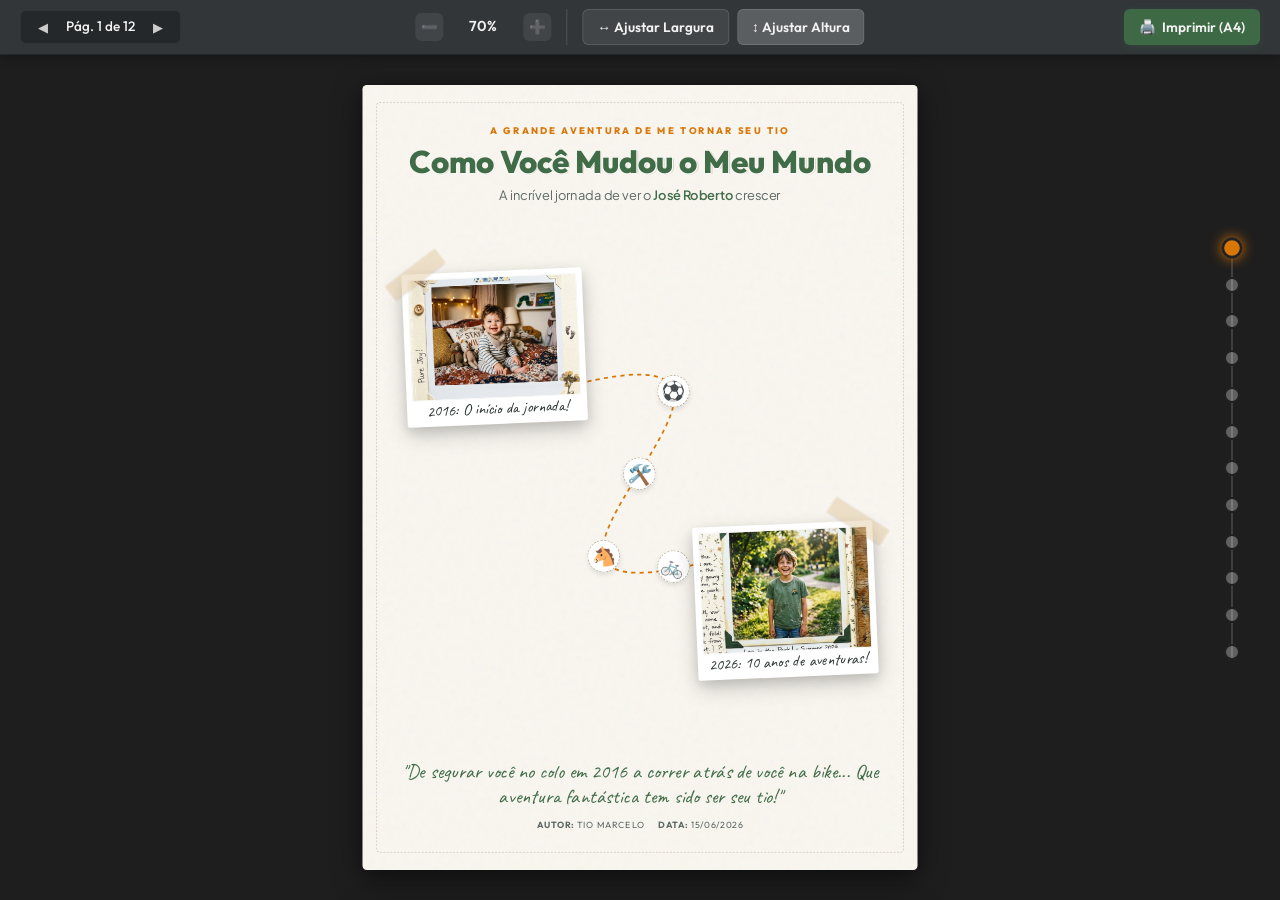
==== commit b018eb20: "update capa e pagina 1" ====
--- a/index.html
+++ b/index.html
@@ -74,31 +74,45 @@
                 <div class="page-wrapper" id="wrapper-page-cover" data-page-index="1">
                     <section class="album-page cover-page" id="page-cover">
                         <div class="page-content">
-                            <!-- Adesivos decorativos virtuais (estilo Scrapbook) -->
-                            <div class="sticker soccer-sticker">⚽</div>
-                            <div class="sticker bike-sticker">🚲</div>
-                            <div class="sticker handcraft-sticker">🛠️</div>
-                            <div class="sticker horse-sticker">🐴</div>
-
                             <div class="cover-header">
-                                <p class="tagline">10 ANOS DE PARCERIA & AVENTURAS</p>
-                                <h1 class="main-title">Diário de Bordo do Tio</h1>
+                                <p class="tagline">A GRANDE AVENTURA DE ME TORNAR SEU TIO</p>
+                                <h1 class="main-title">Como Você Mudou o Meu Mundo</h1>
                                 <h2 class="sub-title">A incrível jornada de ver o <strong>José Roberto</strong> crescer</h2>
                             </div>
 
-                            <div class="cover-photo-frame polaroid-card">
-                                <div class="tape tape-top-left"></div>
-                                <div class="tape tape-top-right"></div>
-                                <!-- Imagem principal de capa -->
-                                <img src="https://images.unsplash.com/photo-1502086223501-7ea6ecd79368?q=80&w=800" alt="Capa - Tio e Sobrinho" class="cover-photo">
-                                <div class="polaroid-caption">Parceiros de aventura!</div>
+                            <!-- Seção de jornada de fotos conectadas com linha do tempo e adesivos -->
+                            <div class="cover-journey-container">
+                                <!-- Linha conectora SVG sinuosa (Cubic Bezier) -->
+                                <svg class="cover-journey-line" viewBox="0 0 704 600" preserveAspectRatio="none">
+                                    <path d="M 230,180 C 700,50 0,550 470,420" fill="none" stroke="var(--accent-orange)" stroke-width="2.5" stroke-dasharray="6,6" />
+                                </svg>
+
+                                <!-- Adesivos dispostos ao longo da jornada -->
+                                <div class="sticker journey-sticker sticker-soccer" title="Amor pelo futebol!">⚽</div>
+                                <div class="sticker journey-sticker sticker-bike" title="Aventuras de bike!">🚲</div>
+                                <div class="sticker journey-sticker sticker-horse" title="Primeiro cavalo!">🐴</div>
+                                <div class="sticker journey-sticker sticker-handcraft" title="Pequeno grande inventor!">🛠️</div>
+
+                                <!-- Polaroid 2016 (Início) -->
+                                <div class="cover-photo-frame polaroid-card cover-polaroid-2016">
+                                    <div class="tape tape-top-left"></div>
+                                    <img src="photos/cover_2016.png" alt="José Roberto bebê - 2016" class="cover-photo">
+                                    <div class="polaroid-caption">2016: O início da jornada!</div>
+                                </div>
+
+                                <!-- Polaroid 2026 (10 Anos) -->
+                                <div class="cover-photo-frame polaroid-card cover-polaroid-2026">
+                                    <div class="tape tape-top-right"></div>
+                                    <img src="photos/cover_2026.png" alt="José Roberto 10 anos - 2026" class="cover-photo">
+                                    <div class="polaroid-caption">2026: 10 anos de aventuras!</div>
+                                </div>
                             </div>
 
                             <div class="cover-footer">
-                                <p class="handwritten">"Uma celebração dos primeiros 10 anos de risadas, tombos, conquistas e muita diversão."</p>
+                                <p class="handwritten">"De segurar você no colo em 2016 a correr atrás de você na bike... Que aventura fantástica tem sido ser seu tio!"</p>
                                 <div class="meta-info">
                                     <span><strong>Autor:</strong> Tio Marcelo</span>
-                                    <span><strong>Data:</strong> 24 de Maio de 2026</span>
+                                    <span><strong>Data:</strong> 15/06/2026</span>
                                 </div>
                             </div>
                         </div>
@@ -121,23 +135,26 @@
                             <div class="story-grid">
                                 <div class="story-text">
                                     <h3 class="story-headline">"O pequeno artesão de sorrisos"</h3>
-                                    <p>Lembro-me perfeitamente da primeira vez que te segurei no colo. Tão pequeno, mas já com um olhar super atento a tudo ao seu redor. Desde bebê, você já demonstrava uma curiosidade imensa em mexer nas coisas, segurar brinquedos e tentar "desmontar" chocalhos com aquelas mãozinhas gordinhas.</p>
+                                    <p>Me lembro perfeitamente da primeira vez que te segurei no colo. Tão pequeno, mas já com um olhar super atento a tudo ao seu redor. Eu fazia uns barulhos com a boca e você ficava super atento procurando de onde vinha, parecia até que estava tentando falar comigo! Desde bebê, sua curiosidade já era gigante, sempre querendo mexer em tudo e tentando "desmontar" tudo.</p>
                                     <p class="handwritten-note">"Foi aqui que percebi que minha vida de tio seria cheia de surpresas e muita bagunça boa!"</p>
-                                    <a href="gallery.html?year=2016" class="gallery-btn online-only">📸 Galeria de 2016</a>
-                                </div>
-
-                                <div class="story-media">
-                                    <div class="media-frame polaroid-card" data-video-url="https://www.youtube.com/embed/tgbNymZ7vqY" title="Clique para assistir ao vídeo!">
-                                        <div class="tape tape-top-center"></div>
-                                        <img src="https://images.unsplash.com/photo-1519689680058-324335c77eb2?q=80&w=800" alt="José Roberto - Bebê" class="story-photo">
+                                    
+                                </div>
+
+                                <div class="story-media">
+                                    <div class="media-frame polaroid-card" data-video-url="https://www.youtube.com/embed/tgbNymZ7vqY" title="Clique para assistir ao vídeo!">
+                                        <div class="tape tape-top-center"></div>
+                                        <img src="photos/2016/1.jpg" alt="José Roberto - Bebê" class="story-photo">
                                         <div class="polaroid-caption">O início de tudo em 2016</div>
                                         <div class="play-overlay online-only">▶️ Assistir Vídeo</div>
-                                        <div class="print-only qr-code-placeholder">
-                                            <div class="qr-box"><div class="qr-mock">📱 Scan</div></div>
-                                            <p class="qr-caption">Ver vídeo</p>
-                                        </div>
-                                    </div>
-                                </div>
+                                    </div>
+                                </div>
+                            
+                                <a href="gallery.html?year=2016" class="gallery-btn">
+                                    <span>📸 Galeria de 2016</span>
+                                    <span class="print-only qr-btn-code">
+                                        <img src="https://api.qrserver.com/v1/create-qr-code/?size=150x150&data=https://mlacerdapt.github.io/joseroberto/gallery.html?year=2016" alt="QR Code Galeria" class="qr-code-img">
+                                    </span>
+                                </a>
                             </div>
                         </div>
                     </section>
@@ -160,7 +177,7 @@
                                     <h3 class="story-headline">"Aventuras sobre duas rodas... ou quase!"</h3>
                                     <p>Neste ano você aprendeu a andar firme e logo ganhou aquela sua primeira motinho/bicicleta de empurrar sem pedais. Lembro de passarmos tardes inteiras no quintal, eu correndo atrás de você enquanto você tentava acelerar com os pés no chão, fazendo barulho de motor com a boca. O amor pela velocidade começou cedo!</p>
                                     <p class="handwritten-note">"Você já queria ir mais rápido do que as pernas aguentavam."</p>
-                                    <a href="gallery.html?year=2017" class="gallery-btn online-only">📸 Galeria de 2017</a>
+                                    
                                 </div>
 
                                 <div class="story-media">
@@ -169,11 +186,15 @@
                                         <img src="https://images.unsplash.com/photo-1543269865-cbf427effbad?q=80&w=800" alt="Primeira moto de brinquedo" class="story-photo">
                                         <div class="polaroid-caption">Acelerando no quintal em 2017</div>
                                         <div class="play-overlay online-only">▶️ Assistir Vídeo</div>
-                                        <div class="print-only qr-code-placeholder">
-                                            <div class="qr-box"><div class="qr-mock">📱 Scan</div></div>
-                                        </div>
-                                    </div>
-                                </div>
+                                    </div>
+                                </div>
+                            
+                                <a href="gallery.html?year=2017" class="gallery-btn">
+                                    <span>📸 Galeria de 2017</span>
+                                    <span class="print-only qr-btn-code">
+                                        <img src="https://api.qrserver.com/v1/create-qr-code/?size=150x150&data=https://mlacerdapt.github.io/joseroberto/gallery.html?year=2017" alt="QR Code Galeria" class="qr-code-img">
+                                    </span>
+                                </a>
                             </div>
                         </div>
                     </section>
@@ -196,7 +217,7 @@
                                     <h3 class="story-headline">"O nascimento do pequeno craque"</h3>
                                     <p>Qualquer objeto redondo virava bola na sua frente. Foi nessa época que te dei a sua primeira bola de futebol de verdade. Seus olhinhos brilharam. Passamos horas chutando na sala (desviando dos vasos da sua mãe!) e no gramado. Você caía, levantava rindo e gritava 'GOL!' com a maior energia do mundo.</p>
                                     <p class="handwritten-note">"Mesmo caindo em cima da bola, o sorriso nunca saía do rosto."</p>
-                                    <a href="gallery.html?year=2018" class="gallery-btn online-only">📸 Galeria de 2018</a>
+                                    
                                 </div>
 
                                 <div class="story-media">
@@ -205,11 +226,15 @@
                                         <img src="https://images.unsplash.com/photo-1517649763962-0c623066013b?q=80&w=800" alt="Primeiro futebol" class="story-photo">
                                         <div class="polaroid-caption">O pequeno artilheiro em 2018</div>
                                         <div class="play-overlay online-only">▶️ Assistir Vídeo</div>
-                                        <div class="print-only qr-code-placeholder">
-                                            <div class="qr-box"><div class="qr-mock">📱 Scan</div></div>
-                                        </div>
-                                    </div>
-                                </div>
+                                    </div>
+                                </div>
+                            
+                                <a href="gallery.html?year=2018" class="gallery-btn">
+                                    <span>📸 Galeria de 2018</span>
+                                    <span class="print-only qr-btn-code">
+                                        <img src="https://api.qrserver.com/v1/create-qr-code/?size=150x150&data=https://mlacerdapt.github.io/joseroberto/gallery.html?year=2018" alt="QR Code Galeria" class="qr-code-img">
+                                    </span>
+                                </a>
                             </div>
                         </div>
                     </section>
@@ -232,7 +257,7 @@
                                     <h3 class="story-headline">"Construindo sonhos com as próprias mãos"</h3>
                                     <p>Neste ano, os brinquedos de encaixar e blocos de montar viraram seus maiores companheiros. Mas o mais legal era te ver tentar consertar as coisas com as chaves de fenda plásticas. Você olhava atentamente quando eu usava alguma ferramenta real e tentava imitar cada gesto, mostrando seu lado criador.</p>
                                     <p class="handwritten-note">"Sua mente inventiva já estava a todo vapor, criando torres e pontes malucas."</p>
-                                    <a href="gallery.html?year=2019" class="gallery-btn online-only">📸 Galeria de 2019</a>
+                                    
                                 </div>
 
                                 <div class="story-media">
@@ -241,11 +266,15 @@
                                         <img src="https://images.unsplash.com/photo-1587654780291-39c9404d746b?q=80&w=800" alt="Montando blocos" class="story-photo">
                                         <div class="polaroid-caption">Grande inventor no ano de 2019</div>
                                         <div class="play-overlay online-only">▶️ Assistir Vídeo</div>
-                                        <div class="print-only qr-code-placeholder">
-                                            <div class="qr-box"><div class="qr-mock">📱 Scan</div></div>
-                                        </div>
-                                    </div>
-                                </div>
+                                    </div>
+                                </div>
+                            
+                                <a href="gallery.html?year=2019" class="gallery-btn">
+                                    <span>📸 Galeria de 2019</span>
+                                    <span class="print-only qr-btn-code">
+                                        <img src="https://api.qrserver.com/v1/create-qr-code/?size=150x150&data=https://mlacerdapt.github.io/joseroberto/gallery.html?year=2019" alt="QR Code Galeria" class="qr-code-img">
+                                    </span>
+                                </a>
                             </div>
                         </div>
                     </section>
@@ -268,7 +297,7 @@
                                     <h3 class="story-headline">"O pequeno e destemido cowboy"</h3>
                                     <p>Lembro do seu fascínio quando fomos ao sítio e você viu um cavalo de perto. Muitos meninos da sua idade teriam medo daquele animal gigante, mas você queria logo passar a mão e montar. Com minha ajuda, você subiu no selim e abriu um sorriso de orelha a orelha. A conexão com os animais foi imediata.</p>
                                     <p class="handwritten-note">"Coragem nunca faltou para esse pequeno cavaleiro!"</p>
-                                    <a href="gallery.html?year=2020" class="gallery-btn online-only">📸 Galeria de 2020</a>
+                                    
                                 </div>
 
                                 <div class="story-media">
@@ -277,11 +306,15 @@
                                         <img src="https://images.unsplash.com/photo-1553285991-4c74211f5094?q=80&w=800" alt="Primeiro contato com cavalos" class="story-photo">
                                         <div class="polaroid-caption">Galopando sem medo em 2020</div>
                                         <div class="play-overlay online-only">▶️ Assistir Vídeo</div>
-                                        <div class="print-only qr-code-placeholder">
-                                            <div class="qr-box"><div class="qr-mock">📱 Scan</div></div>
-                                        </div>
-                                    </div>
-                                </div>
+                                    </div>
+                                </div>
+                            
+                                <a href="gallery.html?year=2020" class="gallery-btn">
+                                    <span>📸 Galeria de 2020</span>
+                                    <span class="print-only qr-btn-code">
+                                        <img src="https://api.qrserver.com/v1/create-qr-code/?size=150x150&data=https://mlacerdapt.github.io/joseroberto/gallery.html?year=2020" alt="QR Code Galeria" class="qr-code-img">
+                                    </span>
+                                </a>
                             </div>
                         </div>
                     </section>
@@ -304,7 +337,7 @@
                                     <h3 class="story-headline">"O grande salto para a liberdade"</h3>
                                     <p>Chegou o grande dia de tirar as rodinhas laterais da sua bicicleta. Corri segurando no seu banco por alguns metros, dizendo 'continua pedala, continua!' até que soltei. Quando você percebeu que estava equilibrando sozinho, soltou um grito de vitória. Um marco clássico da infância que tive a honra de presenciar.</p>
                                     <p class="handwritten-note">"O vento no rosto e a sensação de voar sobre duas rodas."</p>
-                                    <a href="gallery.html?year=2021" class="gallery-btn online-only">📸 Galeria de 2021</a>
+                                    
                                 </div>
 
                                 <div class="story-media">
@@ -313,11 +346,15 @@
                                         <img src="https://images.unsplash.com/photo-1485546246426-74dc88dec4d9?q=80&w=800" alt="Andando de bike" class="story-photo">
                                         <div class="polaroid-caption">Primeira corrida solo em 2021</div>
                                         <div class="play-overlay online-only">▶️ Assistir Vídeo</div>
-                                        <div class="print-only qr-code-placeholder">
-                                            <div class="qr-box"><div class="qr-mock">📱 Scan</div></div>
-                                        </div>
-                                    </div>
-                                </div>
+                                    </div>
+                                </div>
+                            
+                                <a href="gallery.html?year=2021" class="gallery-btn">
+                                    <span>📸 Galeria de 2021</span>
+                                    <span class="print-only qr-btn-code">
+                                        <img src="https://api.qrserver.com/v1/create-qr-code/?size=150x150&data=https://mlacerdapt.github.io/joseroberto/gallery.html?year=2021" alt="QR Code Galeria" class="qr-code-img">
+                                    </span>
+                                </a>
                             </div>
                         </div>
                     </section>
@@ -340,7 +377,7 @@
                                     <h3 class="story-headline">"O amor pelo jogo ganha proporções gigantes"</h3>
                                     <p>Nesse ano sua paixão pelo futebol atingiu outro nível. Passamos a acompanhar jogos juntos e a vibrar de verdade. Sua habilidade com a bola nos pés também cresceu demais, treinando dribles rápidos e chutes colocados. Ver você jogando com a sua camisa favorita é um dos meus orgulhos semanais.</p>
                                     <p class="handwritten-note">"O futebol se tornou nossa linguagem secreta de comemoração."</p>
-                                    <a href="gallery.html?year=2022" class="gallery-btn online-only">📸 Galeria de 2022</a>
+                                    
                                 </div>
 
                                 <div class="story-media">
@@ -349,11 +386,15 @@
                                         <img src="https://images.unsplash.com/photo-1508098682722-e99c43a406b2?q=80&w=800" alt="Partida de futebol" class="story-photo">
                                         <div class="polaroid-caption">Vibração em campo no ano 2022</div>
                                         <div class="play-overlay online-only">▶️ Assistir Vídeo</div>
-                                        <div class="print-only qr-code-placeholder">
-                                            <div class="qr-box"><div class="qr-mock">📱 Scan</div></div>
-                                        </div>
-                                    </div>
-                                </div>
+                                    </div>
+                                </div>
+                            
+                                <a href="gallery.html?year=2022" class="gallery-btn">
+                                    <span>📸 Galeria de 2022</span>
+                                    <span class="print-only qr-btn-code">
+                                        <img src="https://api.qrserver.com/v1/create-qr-code/?size=150x150&data=https://mlacerdapt.github.io/joseroberto/gallery.html?year=2022" alt="QR Code Galeria" class="qr-code-img">
+                                    </span>
+                                </a>
                             </div>
                         </div>
                     </section>
@@ -376,7 +417,7 @@
                                     <h3 class="story-headline">"O ronco do motor nos olhos de quem sonha"</h3>
                                     <p>Seja em carrinhos elétricos ou vendo motos passando na rua, você sempre ficava paralisado ouvindo o barulho e analisando as rodas. Quando te coloquei sentado na moto de verdade de um amigo (desligada, claro!), você segurou o guidão com uma firmeza de quem nasceu para pilotar. Um dia vamos rodar estradas juntos!</p>
                                     <p class="handwritten-note">"O brilho nos olhos ao sentir a força do motor na imaginação."</p>
-                                    <a href="gallery.html?year=2023" class="gallery-btn online-only">📸 Galeria de 2023</a>
+                                    
                                 </div>
 
                                 <div class="story-media">
@@ -385,11 +426,15 @@
                                         <img src="https://images.unsplash.com/photo-1558981806-ec527fa84c39?q=80&w=800" alt="Moto e aventura" class="story-photo">
                                         <div class="polaroid-caption">Sonhando com o asfalto em 2023</div>
                                         <div class="play-overlay online-only">▶️ Assistir Vídeo</div>
-                                        <div class="print-only qr-code-placeholder">
-                                            <div class="qr-box"><div class="qr-mock">📱 Scan</div></div>
-                                        </div>
-                                    </div>
-                                </div>
+                                    </div>
+                                </div>
+                            
+                                <a href="gallery.html?year=2023" class="gallery-btn">
+                                    <span>📸 Galeria de 2023</span>
+                                    <span class="print-only qr-btn-code">
+                                        <img src="https://api.qrserver.com/v1/create-qr-code/?size=150x150&data=https://mlacerdapt.github.io/joseroberto/gallery.html?year=2023" alt="QR Code Galeria" class="qr-code-img">
+                                    </span>
+                                </a>
                             </div>
                         </div>
                     </section>
@@ -412,7 +457,7 @@
                                     <h3 class="story-headline">"Mãos à obra e criatividade sem limites"</h3>
                                     <p>Com papelão, fita adesiva, pedaços de madeira e tudo o que encontrava pela frente, você começou a criar brinquedos reais e engenhocas funcionais. Projetou mini rampa de skate, fez espadas e escudos detalhados. Ver sua habilidade manual se desenvolvendo foi incrível. Você é um fazedor nato.</p>
                                     <p class="handwritten-note">"Criar com as mãos é dar vida à imaginação."</p>
-                                    <a href="gallery.html?year=2024" class="gallery-btn online-only">📸 Galeria de 2024</a>
+                                    
                                 </div>
 
                                 <div class="story-media">
@@ -421,11 +466,15 @@
                                         <img src="https://images.unsplash.com/photo-1457369804613-52c61a468e7d?q=80&w=800" alt="Artesanato infantil" class="story-photo">
                                         <div class="polaroid-caption">Fazendo arte com papelão em 2024</div>
                                         <div class="play-overlay online-only">▶️ Assistir Vídeo</div>
-                                        <div class="print-only qr-code-placeholder">
-                                            <div class="qr-box"><div class="qr-mock">📱 Scan</div></div>
-                                        </div>
-                                    </div>
-                                </div>
+                                    </div>
+                                </div>
+                            
+                                <a href="gallery.html?year=2024" class="gallery-btn">
+                                    <span>📸 Galeria de 2024</span>
+                                    <span class="print-only qr-btn-code">
+                                        <img src="https://api.qrserver.com/v1/create-qr-code/?size=150x150&data=https://mlacerdapt.github.io/joseroberto/gallery.html?year=2024" alt="QR Code Galeria" class="qr-code-img">
+                                    </span>
+                                </a>
                             </div>
                         </div>
                     </section>
@@ -448,7 +497,7 @@
                                     <h3 class="story-headline">"Os primeiros 10 anos de uma vida incrível"</h3>
                                     <p>Chegamos à marca de 10 anos! A primeira década completa de vida, e que privilégio enorme foi te acompanhar de pertinho em cada uma dessas etapas. Hoje você é um menino ativo, apaixonado por esportes, que adora inventar coisas e tem um coração gigante. Mal posso esperar pelas próximas aventuras.</p>
                                     <p class="handwritten-note">"Parabéns, meu sobrinho, parceiro e eterno aventureiro!"</p>
-                                    <a href="gallery.html?year=2025" class="gallery-btn online-only">📸 Galeria de 2025</a>
+                                    
                                 </div>
 
                                 <div class="story-media">
@@ -457,11 +506,15 @@
                                         <img src="https://images.unsplash.com/photo-1464349095431-e9a21285b5f3?q=80&w=800" alt="Aniversário de 10 anos" class="story-photo">
                                         <div class="polaroid-caption">10 Anos de muita festa em 2025</div>
                                         <div class="play-overlay online-only">▶️ Assistir Vídeo</div>
-                                        <div class="print-only qr-code-placeholder">
-                                            <div class="qr-box"><div class="qr-mock">📱 Scan</div></div>
-                                        </div>
-                                    </div>
-                                </div>
+                                    </div>
+                                </div>
+                            
+                                <a href="gallery.html?year=2025" class="gallery-btn">
+                                    <span>📸 Galeria de 2025</span>
+                                    <span class="print-only qr-btn-code">
+                                        <img src="https://api.qrserver.com/v1/create-qr-code/?size=150x150&data=https://mlacerdapt.github.io/joseroberto/gallery.html?year=2025" alt="QR Code Galeria" class="qr-code-img">
+                                    </span>
+                                </a>
                             </div>
                         </div>
                     </section>
--- a/styles.css
+++ b/styles.css
@@ -436,11 +436,18 @@
 
 .cover-page {
     text-align: center;
-    padding: 40px 30px;
+    padding: 55px 45px;
+}
+
+.page-content {
+    height: 100%;
+    display: flex;
+    flex-direction: column;
+    justify-content: space-between;
 }
 
 .cover-header {
-    margin-bottom: 25px;
+    margin-bottom: 0;
 }
 
 .tagline {
@@ -474,30 +481,110 @@
     font-weight: 600;
 }
 
+/* Elementos de Moldura e Foto da Capa Tradicionais (Mantidos para compatibilidade) */
 .cover-photo-frame {
     position: relative;
-    width: 90%;
-    max-width: 280px;
-    margin: 0 auto;
     background: #fff;
-    padding: 12px 12px 35px;
-    box-shadow: 0 8px 25px rgba(0,0,0,0.15);
-    border-radius: 4px;
-    transform: rotate(-2deg);
-    transition: transform 0.4s ease;
-    z-index: 2;
-}
-
-.cover-photo-frame:hover {
-    transform: rotate(1deg) scale(1.03);
+    transition: transform 0.4s cubic-bezier(0.4, 0, 0.2, 1);
 }
 
 .cover-photo {
     width: 100%;
-    height: 220px;
     object-fit: cover;
     border-radius: 2px;
     border: 1px solid #eee;
+}
+
+/* Novo Container de Jornada da Capa */
+.cover-journey-container {
+    position: relative;
+    width: 100%;
+    height: 600px;
+    margin: 25px auto;
+    z-index: 2;
+}
+
+.cover-journey-line {
+    position: absolute;
+    top: 0;
+    left: 0;
+    width: 100%;
+    height: 100%;
+    z-index: 1;
+    pointer-events: none;
+}
+
+.cover-polaroid-2016 {
+    position: absolute !important;
+    top: 10px;
+    left: 15px;
+    transform: rotate(-6deg);
+    z-index: 2;
+    margin: 0 !important;
+}
+
+.cover-polaroid-2026 {
+    position: absolute !important;
+    bottom: 10px;
+    right: 15px;
+    transform: rotate(5deg);
+    z-index: 2;
+    margin: 0 !important;
+}
+
+.cover-journey-container .cover-photo-frame {
+    width: 258px !important;
+    max-width: 258px !important;
+    padding: 8px 8px 30px !important;
+    box-shadow: 0 6px 15px rgba(0,0,0,0.1), 0 12px 30px rgba(0,0,0,0.18) !important;
+    border-radius: 4px !important;
+}
+
+.cover-journey-container .cover-photo-frame:hover {
+    transform: scale(1.05) rotate(0deg) !important;
+    z-index: 10 !important;
+}
+
+.cover-journey-container .cover-photo {
+    width: 100% !important;
+    height: 174px !important;
+}
+
+.journey-sticker {
+    position: absolute !important;
+    z-index: 5;
+    width: 46px !important;
+    height: 46px !important;
+    font-size: 1.7rem !important;
+    border-width: 1.5px !important;
+    margin: 0 !important;
+    cursor: pointer;
+    box-shadow: 0 4px 8px rgba(0,0,0,0.1) !important;
+}
+
+/* Distribuição harmônica ao longo da curva viewBox 0 0 704 600 */
+.sticker-soccer {
+    left: 377px;
+    top: 159px;
+    transform: rotate(-12deg);
+}
+
+.sticker-handcraft {
+    left: 328px;
+    top: 277px;
+    transform: rotate(8deg);
+}
+
+.sticker-horse {
+    left: 277px;
+    top: 395px;
+    transform: rotate(-10deg);
+}
+
+.sticker-bike {
+    left: 377px;
+    top: 410px;
+    transform: rotate(15deg);
 }
 
 .cover-footer {
@@ -534,6 +621,7 @@
     border-bottom: 2px dashed var(--border-dashed);
     padding-bottom: 6px;
     margin-bottom: 20px;
+    position: relative;
     z-index: 2;
 }
 
@@ -569,6 +657,7 @@
     gap: 20px;
     flex-grow: 1;
     justify-content: space-between;
+    position: relative;
     z-index: 2;
 }
 
@@ -908,7 +997,7 @@
 }
 
 .qr-code-placeholder {
-    display: flex;
+    display: none; /* Oculta na tela por padrão */
     align-items: center;
     gap: 15px;
     border-top: 1px dashed var(--border-dashed);
@@ -917,23 +1006,21 @@
 }
 
 .qr-box {
-    width: 45px;
-    height: 45px;
-    border: 1px solid #ccc;
-    background: #f0f0f0;
+    width: 60px;
+    height: 60px;
+    border: 1px solid #ddd;
+    background: #fff;
     display: flex;
     align-items: center;
     justify-content: center;
     border-radius: 4px;
-}
-
-.qr-mock {
-    font-size: 0.4rem;
-    font-weight: 800;
-    text-align: center;
-    color: #333;
-    line-height: 1.1;
-    text-transform: uppercase;
+    padding: 3px;
+}
+
+.qr-code-img {
+    width: 100%;
+    height: 100%;
+    object-fit: contain;
 }
 
 .qr-caption {
@@ -999,11 +1086,11 @@
         width: 210mm !important;
         height: 297mm !important;
         overflow: visible !important;
-        background-color: #fff !important;
+        background-color: var(--bg-paper) !important;
     }
 
     body {
-        background: #fff !important;
+        background: var(--bg-paper) !important;
         color: #000 !important;
         -webkit-print-color-adjust: exact;
         print-color-adjust: exact;
@@ -1021,7 +1108,7 @@
         height: auto !important;
         width: auto !important;
         overflow: visible !important;
-        background: #fff !important;
+        background: var(--bg-paper) !important;
     }
 
     .pdf-viewer {
@@ -1030,7 +1117,7 @@
         width: auto !important;
         overflow: visible !important;
         padding: 0 !important;
-        background: #fff !important;
+        background: var(--bg-paper) !important;
     }
 
     .album-container {
@@ -1045,7 +1132,7 @@
     /* Wrapper na impressão: Preenche a largura útil e limita a altura de forma segura para evitar transbordo */
     .page-wrapper {
         width: 100% !important;
-        height: 275mm !important; /* Altura segura que cabe no A4 com margens padrão ou sem margens */
+        height: 290mm !important; /* Altura que cabe no A4 com margens reduzidas */
         margin: 0 !important;
         padding: 0 !important;
         display: block !important;
@@ -1060,10 +1147,10 @@
     .album-page {
         font-size: 1rem !important;
         width: 100% !important;
-        height: 100% !important; /* Herda a altura de 275mm do wrapper */
+        height: 100% !important; /* Herda a altura de 290mm do wrapper */
         transform: none !important; /* Sem escala CSS */
         margin: 0 !important;
-        padding: 20mm 15mm !important; /* Margem interna de segurança física contra cortes */
+        padding: 15mm 15mm !important; /* Margem interna de segurança física contra cortes */
         border-radius: 0 !important;
         box-shadow: none !important;
         position: relative !important;
@@ -1079,10 +1166,10 @@
 
     /* Linhas pontilhadas internas na impressão retrato */
     .album-page::after {
-        top: 15mm !important;
+        top: 10mm !important;
         left: 10mm !important;
         right: 10mm !important;
-        bottom: 15mm !important;
+        bottom: 10mm !important;
         border: 1px dashed var(--border-dashed) !important;
     }
     
@@ -1160,20 +1247,88 @@
         font-size: 18pt !important;
     }
 
-    .cover-photo-frame {
+    /* Ajustes específicos para a jornada de fotos da capa na impressão */
+    .cover-journey-container {
+        height: 150mm !important;
+        margin: 5mm auto !important;
+    }
+
+    .cover-polaroid-2016 {
+        position: absolute !important;
+        top: 2mm !important;
+        left: 2mm !important;
+        transform: rotate(-6deg) !important;
+    }
+
+    .cover-polaroid-2026 {
+        position: absolute !important;
+        bottom: 2mm !important;
+        right: 2mm !important;
+        transform: rotate(5deg) !important;
+    }
+
+    .cover-journey-container .cover-photo-frame {
+        width: 60mm !important;
+        max-width: 60mm !important;
+        padding: 2mm 2mm 8mm !important;
+    }
+
+    .cover-journey-container .cover-photo {
+        width: 100% !important;
+        height: 40mm !important;
+    }
+
+    .cover-photo-frame:not(.cover-journey-container .cover-photo-frame) {
         max-width: 220px !important;
         padding: 8px 8px 24px !important;
         transform: rotate(-2deg) !important;
     }
 
-    .cover-photo {
+    .cover-photo:not(.cover-journey-container .cover-photo) {
         height: 170px !important;
     }
 
     .media-frame {
         max-width: 220px !important;
-        padding: 8px 8px 20px !important;
+        padding: 8px 8px 24px !important;
         transform: rotate(2deg) !important;
+    }
+
+    .gallery-btn {
+        display: flex !important;
+        flex-direction: column !important;
+        align-items: center !important;
+        background-color: #faf6f0 !important;
+        border: 1.5px dashed #b5a48c !important;
+        padding: 6px 12px 10px !important;
+        border-radius: 12px !important;
+        color: #2b3531 !important;
+        text-align: center !important;
+        width: 140px !important;
+        margin: 5px auto 0 !important;
+        box-shadow: none !important;
+        text-decoration: none !important;
+        font-size: 8pt !important;
+        page-break-inside: avoid !important;
+        break-inside: avoid !important;
+    }
+
+    .qr-btn-code {
+        display: block !important;
+        margin-top: 6px !important;
+        width: 75px !important;
+        height: 75px !important;
+        border: 1px solid #e0d5c1 !important;
+        background: #fff !important;
+        padding: 3px !important;
+        border-radius: 6px !important;
+        box-sizing: border-box !important;
+    }
+
+    .qr-btn-code img {
+        width: 100% !important;
+        height: 100% !important;
+        object-fit: contain !important;
     }
 
     .story-photo {
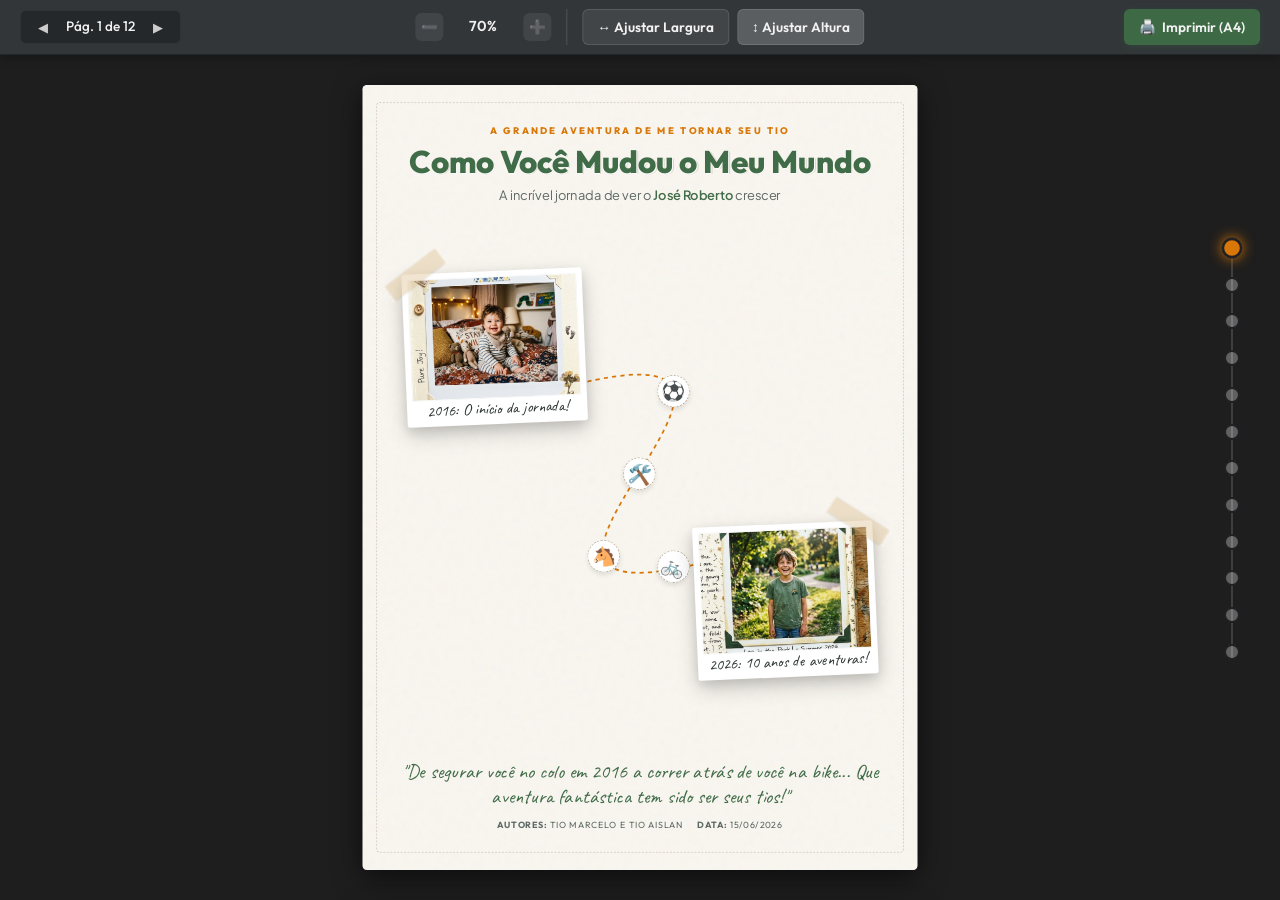
==== commit 28806555: "Update signatures to Tio Marcelo and Tio Aislan" ====
--- a/index.html
+++ b/index.html
@@ -109,9 +109,9 @@
                             </div>
 
                             <div class="cover-footer">
-                                <p class="handwritten">"De segurar você no colo em 2016 a correr atrás de você na bike... Que aventura fantástica tem sido ser seu tio!"</p>
+                                <p class="handwritten">"De segurar você no colo em 2016 a correr atrás de você na bike... Que aventura fantástica tem sido ser seus tios!"</p>
                                 <div class="meta-info">
-                                    <span><strong>Autor:</strong> Tio Marcelo</span>
+                                    <span><strong>Autores:</strong> Tio Marcelo e Tio Aislan</span>
                                     <span><strong>Data:</strong> 15/06/2026</span>
                                 </div>
                             </div>
@@ -529,8 +529,8 @@
                             <h2 class="back-title">Para o José Roberto, com amor</h2>
                             
                             <div class="back-message">
-                                <p class="handwritten">"José, nunca perca essa sua curiosidade insaciável, sua energia ao chutar uma bola, sua coragem ao subir numa bike ou a criatividade de criar mundos inteiros com suas próprias mãos. Estarei sempre aqui na primeira fila para te ver vencer, cair, levantar e acelerar rumo aos seus sonhos."</p>
-                                <p class="handwritten-sig">De seu tio e maior fã,<br><strong>Tio Marcelo</strong></p>
+                                <p class="handwritten">"José, nunca perca essa sua curiosidade insaciável, sua energia ao chutar uma bola, sua coragem ao subir numa bike ou a criatividade de criar mundos inteiros com suas próprias mãos. Estaremos sempre aqui na primeira fila para te ver vencer, cair, levantar e acelerar rumo aos seus sonhos."</p>
+                                <p class="handwritten-sig">De seus tios e maiores fãs,<br><strong>Tio Marcelo e Tio Aislan</strong></p>
                             </div>
 
                             <!-- Selo de autenticação de aventura -->
@@ -543,7 +543,7 @@
                             </div>
 
                             <div class="back-footer">
-                                <p>Feito à mão digitalmente por Tio Marcelo em comemoração aos 10 anos do José Roberto. Impresso em formato A4 Retrato oficial.</p>
+                                <p>Feito à mão digitalmente por Tio Marcelo e Tio Aislan em comemoração aos 10 anos do José Roberto. Impresso em formato A4 Retrato oficial.</p>
                             </div>
                         </div>
                     </section>
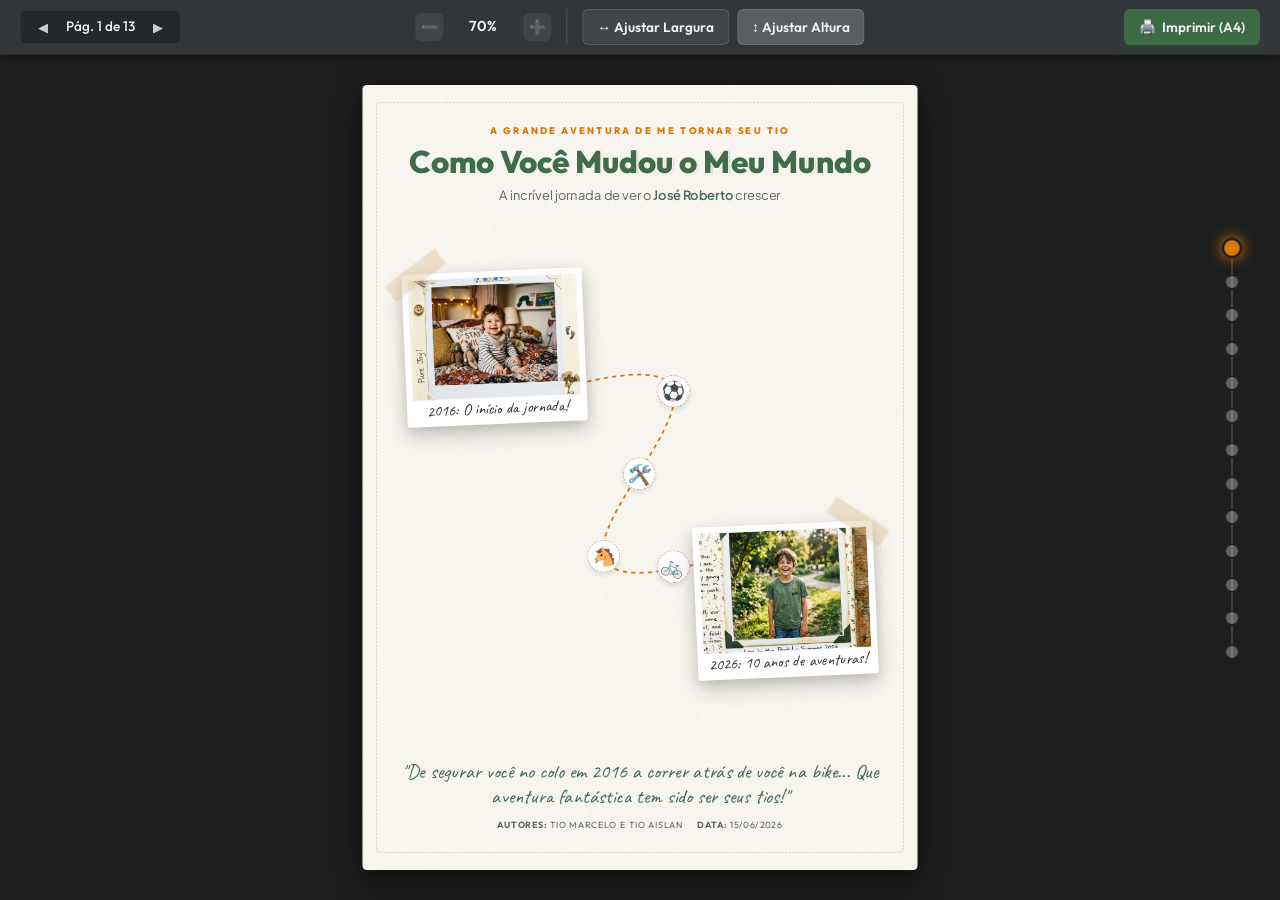
==== commit ffba207d: "Update album content with stories from 2016 to 2026 and restructure layout to 13 pages with mini pol" ====
--- a/index.html
+++ b/index.html
@@ -20,7 +20,7 @@
             <div class="pdf-page-nav">
                 <button class="pdf-nav-btn" id="prevPage" title="Página Anterior">◀</button>
                 <div class="pdf-page-indicator">
-                    Pág. <span id="currentPageNum">1</span> de <span id="totalPagesNum">12</span>
+                    Pág. <span id="currentPageNum">1</span> de <span id="totalPagesNum">13</span>
                 </div>
                 <button class="pdf-nav-btn" id="nextPage" title="Próxima Página">▶</button>
             </div>
@@ -62,6 +62,7 @@
                 <li data-target="wrapper-page-year-8" title="2023"><span>2023</span></li>
                 <li data-target="wrapper-page-year-9" title="2024"><span>2024</span></li>
                 <li data-target="wrapper-page-year-10" title="2025"><span>2025</span></li>
+                <li data-target="wrapper-page-year-11" title="2026"><span>2026</span></li>
                 <li data-target="wrapper-page-back-cover" title="Dedicação"><span>Fim</span></li>
             </ul>
         </nav>
@@ -123,29 +124,40 @@
                 <div class="page-wrapper" id="wrapper-page-year-1" data-page-index="2">
                     <section class="album-page story-page" id="page-year-1" data-year="2016">
                         <div class="page-content">
-                            <!-- Linha tracejada decorativa tipo Scrapbook -->
                             <svg class="scrapbook-path-svg" viewBox="0 0 100 100" preserveAspectRatio="none"><path d="M10,40 Q30,10 50,45 T90,55" fill="none" stroke="#d97706" stroke-dasharray="3,3" stroke-width="0.8"/></svg>
                             
                             <div class="page-header">
                                 <span class="page-number">01</span>
-                                <h2 class="year-title">2016: O Início da Jornada</h2>
+                                <h2 class="year-title">2016: A Grande Estreia!</h2>
                                 <span class="age-badge">0 a 1 ano</span>
                             </div>
 
                             <div class="story-grid">
                                 <div class="story-text">
-                                    <h3 class="story-headline">"O pequeno artesão de sorrisos"</h3>
-                                    <p>Me lembro perfeitamente da primeira vez que te segurei no colo. Tão pequeno, mas já com um olhar super atento a tudo ao seu redor. Eu fazia uns barulhos com a boca e você ficava super atento procurando de onde vinha, parecia até que estava tentando falar comigo! Desde bebê, sua curiosidade já era gigante, sempre querendo mexer em tudo e tentando "desmontar" tudo.</p>
-                                    <p class="handwritten-note">"Foi aqui que percebi que minha vida de tio seria cheia de surpresas e muita bagunça boa!"</p>
-                                    
-                                </div>
-
-                                <div class="story-media">
-                                    <div class="media-frame polaroid-card" data-video-url="https://www.youtube.com/embed/tgbNymZ7vqY" title="Clique para assistir ao vídeo!">
-                                        <div class="tape tape-top-center"></div>
-                                        <img src="photos/2016/1.jpg" alt="José Roberto - Bebê" class="story-photo">
-                                        <div class="polaroid-caption">O início de tudo em 2016</div>
-                                        <div class="play-overlay online-only">▶️ Assistir Vídeo</div>
+                                    <h3 class="story-headline">"O leãozinho aventureiro chegou"</h3>
+                                    <p><strong>Aventura pré-natal:</strong> Antes mesmo de nascer você já causava fortes emoções! A mamãe estava com aquele barrigão gigante e, por causa de um diagnóstico médico errado, levamos o maior susto. Tivemos que correr para Campinas e, graças a Deus, estava tudo perfeito. Isso foi apenas dois dias antes da sua grande estreia!</p>
+                                    <p><strong>A ansiosa espera:</strong> No dia da sua chegada, o Tio Marcelo ficou de plantão no hospital. Esperei até o último minuto para não me atrasar no trabalho, e adivinha? Você nasceu bem quando eu estava a caminho! Recebi a notícia na estrada, meu coração quase saiu pela boca de tanta ansiedade para ver seu rostinho!</p>
+                                    <p><strong>Simba do Batizado:</strong> O seu batizado foi uma festa! De última hora, virei seu padrinho de consagração. Fiquei tão feliz e radiante que te levantei bem alto para todo mundo ver, imitando a cena clássica do filme <em>O Rei Leão</em>! Foi super divertido!</p>
+                                    <p class="handwritten-note">"Nasceu um parceiro pronto para dominar o mundo!"</p>
+                                </div>
+
+                                <div class="story-media">
+                                    <div class="story-media-grid">
+                                        <div class="polaroid-small" title="Clique para ver!">
+                                            <div class="tape"></div>
+                                            <img src="photos/2016/1.jpg" alt="Susto em Campinas" class="story-photo">
+                                            <div class="polaroid-caption">Susto & Vitória</div>
+                                        </div>
+                                        <div class="polaroid-small" title="Clique para ver!">
+                                            <div class="tape"></div>
+                                            <img src="photos/2016/2.jpg" alt="Nascimento" class="story-photo">
+                                            <div class="polaroid-caption">Primeiro Dia</div>
+                                        </div>
+                                        <div class="polaroid-small" title="Clique para ver!">
+                                            <div class="tape"></div>
+                                            <img src="photos/2016/3.jpg" alt="Batizado Simba" class="story-photo">
+                                            <div class="polaroid-caption">Batizado Simba</div>
+                                        </div>
                                     </div>
                                 </div>
                             
@@ -168,24 +180,48 @@
                             
                             <div class="page-header">
                                 <span class="page-number">02</span>
-                                <h2 class="year-title">2017: Primeiros Passos e Rodinhas</h2>
+                                <h2 class="year-title">2017: Primeiros Passos e Gargalhadas!</h2>
                                 <span class="age-badge">1 a 2 anos</span>
                             </div>
 
                             <div class="story-grid">
                                 <div class="story-text">
-                                    <h3 class="story-headline">"Aventuras sobre duas rodas... ou quase!"</h3>
-                                    <p>Neste ano você aprendeu a andar firme e logo ganhou aquela sua primeira motinho/bicicleta de empurrar sem pedais. Lembro de passarmos tardes inteiras no quintal, eu correndo atrás de você enquanto você tentava acelerar com os pés no chão, fazendo barulho de motor com a boca. O amor pela velocidade começou cedo!</p>
-                                    <p class="handwritten-note">"Você já queria ir mais rápido do que as pernas aguentavam."</p>
-                                    
-                                </div>
-
-                                <div class="story-media">
-                                    <div class="media-frame polaroid-card" data-video-url="https://www.youtube.com/embed/tgbNymZ7vqY" title="Clique para assistir ao vídeo!">
-                                        <div class="tape tape-top-center"></div>
-                                        <img src="https://images.unsplash.com/photo-1543269865-cbf427effbad?q=80&w=800" alt="Primeira moto de brinquedo" class="story-photo">
-                                        <div class="polaroid-caption">Acelerando no quintal em 2017</div>
-                                        <div class="play-overlay online-only">▶️ Assistir Vídeo</div>
+                                    <h3 class="story-headline">"Pensa num bebê enérgico!"</h3>
+                                    <p><strong>Explorador do Zoo:</strong> Sua primeira vez no Zoológico de Americana foi hilária! Você cismou que não queria saber de carrinho e só queria passear no colo. Quase matou o tio de tanto peso, mas foi bom demais!</p>
+                                    <p><strong>Pizzaria Mogiana:</strong> Fomos comer pizza em Mogi Mirim e foi uma delícia. E adivinha? Você só queria saber de ficar no colo do tio Marcelo. Acho que eu era o seu assento favorito oficial!</p>
+                                    <p><strong>Turma do Chaves:</strong> No seu aniversário de 1 ano, a mamãe fez a festa temática do <em>Chaves</em>. Eu me fantasiei de Kiko e foi super engraçado. Parecíamos uma família de loucos muito divertida!</p>
+                                    <p><strong>Mergulhos na Piscina:</strong> Você começou a natação e eu tive a chance de te ensinar. Mas confesso que dava o maior pavor de te ver colocar a cabeça embaixo d'água! Você fazia cada careta que eu quase morria de rir!</p>
+                                    <p><strong>Guarujá Radical:</strong> Nossa primeira viagem para a praia juntos foi no Guarujá! Alugamos uma bicicleta comprida gigante para pedalar pela orla e foi uma farra sensacional!</p>
+                                    <p class="handwritten-note">"Pensa num bebê pesado e muito festeiro!"</p>
+                                </div>
+
+                                <div class="story-media">
+                                    <div class="story-media-grid">
+                                        <div class="polaroid-small" title="Clique para ver!">
+                                            <div class="tape"></div>
+                                            <img src="photos/2017/1.jpg" alt="Zoológico" class="story-photo">
+                                            <div class="polaroid-caption">Zoo Americana</div>
+                                        </div>
+                                        <div class="polaroid-small" title="Clique para ver!">
+                                            <div class="tape"></div>
+                                            <img src="photos/2017/2.jpg" alt="Pizza" class="story-photo">
+                                            <div class="polaroid-caption">Pizza no Colo</div>
+                                        </div>
+                                        <div class="polaroid-small" title="Clique para ver!">
+                                            <div class="tape"></div>
+                                            <img src="photos/2017/3.jpg" alt="Festa Chaves" class="story-photo">
+                                            <div class="polaroid-caption">Tio Kiko</div>
+                                        </div>
+                                        <div class="polaroid-small" title="Clique para ver!">
+                                            <div class="tape"></div>
+                                            <img src="photos/2017/4.jpg" alt="Natação" class="story-photo">
+                                            <div class="polaroid-caption">Natação</div>
+                                        </div>
+                                        <div class="polaroid-small" title="Clique para ver!">
+                                            <div class="tape"></div>
+                                            <img src="photos/2017/5.jpg" alt="Praia Guarujá" class="story-photo">
+                                            <div class="polaroid-caption">Bike no Mar</div>
+                                        </div>
                                     </div>
                                 </div>
                             
@@ -208,24 +244,66 @@
                             
                             <div class="page-header">
                                 <span class="page-number">03</span>
-                                <h2 class="year-title">2018: Chutes Iniciais</h2>
+                                <h2 class="year-title">2018: O Dono do Pedaço!</h2>
                                 <span class="age-badge">2 a 3 anos</span>
                             </div>
 
                             <div class="story-grid">
                                 <div class="story-text">
-                                    <h3 class="story-headline">"O nascimento do pequeno craque"</h3>
-                                    <p>Qualquer objeto redondo virava bola na sua frente. Foi nessa época que te dei a sua primeira bola de futebol de verdade. Seus olhinhos brilharam. Passamos horas chutando na sala (desviando dos vasos da sua mãe!) e no gramado. Você caía, levantava rindo e gritava 'GOL!' com a maior energia do mundo.</p>
-                                    <p class="handwritten-note">"Mesmo caindo em cima da bola, o sorriso nunca saía do rosto."</p>
-                                    
-                                </div>
-
-                                <div class="story-media">
-                                    <div class="media-frame polaroid-card" data-video-url="https://www.youtube.com/embed/tgbNymZ7vqY" title="Clique para assistir ao vídeo!">
-                                        <div class="tape tape-top-center"></div>
-                                        <img src="https://images.unsplash.com/photo-1517649763962-0c623066013b?q=80&w=800" alt="Primeiro futebol" class="story-photo">
-                                        <div class="polaroid-caption">O pequeno artilheiro em 2018</div>
-                                        <div class="play-overlay online-only">▶️ Assistir Vídeo</div>
+                                    <h3 class="story-headline">"Primeiro carro, voos e muita independência"</h3>
+                                    <p><strong>Meu quarto, meu castelo:</strong> Nessa época você já corria sozinho e adorava ficar no meu quarto, inclusive dizendo para todo mundo que o quarto era *seu*! Você mandava no pedaço!</p>
+                                    <p><strong>Amigo dos Cavalos:</strong> Você era doido por cavalos! A gente andava pelas ruas procurando por eles para você ver. E na janela da sua casa você sempre ficava espiando os que passavam pela rua.</p>
+                                    <p><strong>Banho independente:</strong> Você começou a querer tomar banho sozinho, trancando a porta e passando horas se divertindo na água. Adorava brincar na hora do banho!</p>
+                                    <p><strong>Cabana Secreta:</strong> Montamos uma casinha de brinquedo sensacional que ficou direto no seu quarto. Era o seu esconderijo favorito para criar mundos!</p>
+                                    <p><strong>Trip Leopoldina:</strong> Viajamos para Leopoldina pela primeira vez juntos! A Tia Mariana foi junto com a gente e foi uma mega aventura na estrada.</p>
+                                    <p><strong>Piloto de Audi TT:</strong> Você ganhou a sua primeira máquina oficial: um Audi TT elétrico branco super maneiro! Você acelerava pela casa se sentindo um piloto de corrida.</p>
+                                    <p><strong>Monstro do Pastel:</strong> Eu recebi um vídeo seu impagável em que você parecia um leãozinho faminto devorando um prato inteiro com um pastel gigante!</p>
+                                    <p><strong>Voo & Perrengue:</strong> Sua primeira viagem de avião foi comigo! Fomos para Iriri e foi uma mega aventura, mas perdemos o voo de volta e tivemos que vir de carro. Chegamos exaustos!</p>
+                                    <p class="handwritten-note">"Aventureiro da terra e do ar!"</p>
+                                </div>
+
+                                <div class="story-media">
+                                    <div class="story-media-grid">
+                                        <div class="polaroid-small" title="Clique para ver!">
+                                            <div class="tape"></div>
+                                            <img src="photos/2018/1.jpg" alt="Quarto" class="story-photo">
+                                            <div class="polaroid-caption">Meu Quarto</div>
+                                        </div>
+                                        <div class="polaroid-small" title="Clique para ver!">
+                                            <div class="tape"></div>
+                                            <img src="photos/2018/2.jpg" alt="Cavalos" class="story-photo">
+                                            <div class="polaroid-caption">Procura Cavalos</div>
+                                        </div>
+                                        <div class="polaroid-small" title="Clique para ver!">
+                                            <div class="tape"></div>
+                                            <img src="photos/2018/3.jpg" alt="Banho" class="story-photo">
+                                            <div class="polaroid-caption">Banho Só</div>
+                                        </div>
+                                        <div class="polaroid-small" title="Clique para ver!">
+                                            <div class="tape"></div>
+                                            <img src="photos/2018/4.jpg" alt="Casinha" class="story-photo">
+                                            <div class="polaroid-caption">Minha Casinha</div>
+                                        </div>
+                                        <div class="polaroid-small" title="Clique para ver!">
+                                            <div class="tape"></div>
+                                            <img src="photos/2018/5.jpg" alt="Leopoldina" class="story-photo">
+                                            <div class="polaroid-caption">Leopoldina 1</div>
+                                        </div>
+                                        <div class="polaroid-small" title="Clique para ver!">
+                                            <div class="tape"></div>
+                                            <img src="photos/2018/6.jpg" alt="Audi TT" class="story-photo">
+                                            <div class="polaroid-caption">Audi TT Branco</div>
+                                        </div>
+                                        <div class="polaroid-small" title="Clique para ver!">
+                                            <div class="tape"></div>
+                                            <img src="photos/2018/7.jpg" alt="Pastel" class="story-photo">
+                                            <div class="polaroid-caption">Pastel Monstro</div>
+                                        </div>
+                                        <div class="polaroid-small" title="Clique para ver!">
+                                            <div class="tape"></div>
+                                            <img src="photos/2018/8.jpg" alt="Avião" class="story-photo">
+                                            <div class="polaroid-caption">Primeiro Voo</div>
+                                        </div>
                                     </div>
                                 </div>
                             
@@ -248,24 +326,54 @@
                             
                             <div class="page-header">
                                 <span class="page-number">04</span>
-                                <h2 class="year-title">2019: O Menino Criativo</h2>
+                                <h2 class="year-title">2019: Escola, Prima e o Tio Aislan!</h2>
                                 <span class="age-badge">3 a 4 anos</span>
                             </div>
 
                             <div class="story-grid">
                                 <div class="story-text">
-                                    <h3 class="story-headline">"Construindo sonhos com as próprias mãos"</h3>
-                                    <p>Neste ano, os brinquedos de encaixar e blocos de montar viraram seus maiores companheiros. Mas o mais legal era te ver tentar consertar as coisas com as chaves de fenda plásticas. Você olhava atentamente quando eu usava alguma ferramenta real e tentava imitar cada gesto, mostrando seu lado criador.</p>
-                                    <p class="handwritten-note">"Sua mente inventiva já estava a todo vapor, criando torres e pontes malucas."</p>
-                                    
-                                </div>
-
-                                <div class="story-media">
-                                    <div class="media-frame polaroid-card" data-video-url="https://www.youtube.com/embed/tgbNymZ7vqY" title="Clique para assistir ao vídeo!">
-                                        <div class="tape tape-top-center"></div>
-                                        <img src="https://images.unsplash.com/photo-1587654780291-39c9404d746b?q=80&w=800" alt="Montando blocos" class="story-photo">
-                                        <div class="polaroid-caption">Grande inventor no ano de 2019</div>
-                                        <div class="play-overlay online-only">▶️ Assistir Vídeo</div>
+                                    <h3 class="story-headline">"Novos amigos e o início das decorações!"</h3>
+                                    <p><strong>Primeiro dia de aula:</strong> Você começou a ir para a escola! Foi um grande passo cheio de novas descobertas, amiguinhos e brincadeiras no recreio.</p>
+                                    <p><strong>Prima Princesa:</strong> Você ganhou uma prima que parecia uma verdadeira princesa! Desde o início, você virou o superprotetor oficial dela, cuidando com o maior carinho.</p>
+                                    <p><strong>Bem-vindo, Tio Aislan!:</strong> Foi o ano em que você conheceu o Tio Aislan. Ele se apaixonou instantaneamente por você! E você, super esperto, aprendeu a falar o nome dele rapidinho.</p>
+                                    <p><strong>Ajudante de Decoração:</strong> Começamos o negócio de decorações de festas e você era o ajudante número um, super disposto a ir junto e ajudar nas montagens.</p>
+                                    <p><strong>Grito da Plateia:</strong> Na sua primeira apresentação da escola, o tio estava na plateia. Quando você me viu, apontou e gritou bem alto: "TITIO!". Fiquei mega feliz!</p>
+                                    <p><strong>Papo de Parceiros:</strong> A gente passava horas e horas conversando sobre tudo, contando piadas e inventando histórias super engraçadas e divertidas.</p>
+                                    <p class="handwritten-note">"Três anos de muita conversa, festas e novos amores na família!"</p>
+                                </div>
+
+                                <div class="story-media">
+                                    <div class="story-media-grid">
+                                        <div class="polaroid-small" title="Clique para ver!">
+                                            <div class="tape"></div>
+                                            <img src="photos/2019/1.jpg" alt="Escola" class="story-photo">
+                                            <div class="polaroid-caption">Mochila & Escola</div>
+                                        </div>
+                                        <div class="polaroid-small" title="Clique para ver!">
+                                            <div class="tape"></div>
+                                            <img src="photos/2019/2.jpg" alt="Prima" class="story-photo">
+                                            <div class="polaroid-caption">Protetor da Prima</div>
+                                        </div>
+                                        <div class="polaroid-small" title="Clique para ver!">
+                                            <div class="tape"></div>
+                                            <img src="photos/2019/3.jpg" alt="Tio Aislan" class="story-photo">
+                                            <div class="polaroid-caption">Tio Aislan</div>
+                                        </div>
+                                        <div class="polaroid-small" title="Clique para ver!">
+                                            <div class="tape"></div>
+                                            <img src="photos/2019/4.jpg" alt="Decoração" class="story-photo">
+                                            <div class="polaroid-caption">Decorações</div>
+                                        </div>
+                                        <div class="polaroid-small" title="Clique para ver!">
+                                            <div class="tape"></div>
+                                            <img src="photos/2019/5.jpg" alt="Apresentação" class="story-photo">
+                                            <div class="polaroid-caption">Grito de Titio</div>
+                                        </div>
+                                        <div class="polaroid-small" title="Clique para ver!">
+                                            <div class="tape"></div>
+                                            <img src="photos/2019/6.jpg" alt="Conversa" class="story-photo">
+                                            <div class="polaroid-caption">Papo Sério</div>
+                                        </div>
                                     </div>
                                 </div>
                             
@@ -288,24 +396,48 @@
                             
                             <div class="page-header">
                                 <span class="page-number">05</span>
-                                <h2 class="year-title">2020: O Primeiro Cavalo</h2>
+                                <h2 class="year-title">2020: Casa Nova e Despedida</h2>
                                 <span class="age-badge">4 a 5 anos</span>
                             </div>
 
                             <div class="story-grid">
                                 <div class="story-text">
-                                    <h3 class="story-headline">"O pequeno e destemido cowboy"</h3>
-                                    <p>Lembro do seu fascínio quando fomos ao sítio e você viu um cavalo de perto. Muitos meninos da sua idade teriam medo daquele animal gigante, mas você queria logo passar a mão e montar. Com minha ajuda, você subiu no selim e abriu um sorriso de orelha a orelha. A conexão com os animais foi imediata.</p>
-                                    <p class="handwritten-note">"Coragem nunca faltou para esse pequeno cavaleiro!"</p>
-                                    
-                                </div>
-
-                                <div class="story-media">
-                                    <div class="media-frame polaroid-card" data-video-url="https://www.youtube.com/embed/tgbNymZ7vqY" title="Clique para assistir ao vídeo!">
-                                        <div class="tape tape-top-center"></div>
-                                        <img src="https://images.unsplash.com/photo-1553285991-4c74211f5094?q=80&w=800" alt="Primeiro contato com cavalos" class="story-photo">
-                                        <div class="polaroid-caption">Galopando sem medo em 2020</div>
-                                        <div class="play-overlay online-only">▶️ Assistir Vídeo</div>
+                                    <h3 class="story-headline">"Reformas em dupla e o beijo de volta"</h3>
+                                    <p><strong>Beliche no Guarujá:</strong> Fomos de novo para o Guarujá, mas desta vez com quase toda a família. Dormíamos num quarto grande e você estava ansioso para dormir na parte de cima do beliche!</p>
+                                    <p><strong>Carretinha do Audi:</strong> Fiz uma carretinha sob medida para atrelar no seu Audi TT elétrico. Você amava montar as coisas simulando as nossas decorações de festas.</p>
+                                    <p><strong>Reforma em Dupla:</strong> Você mudou para a sua casa atual. A casa precisou de bastante reforma e você estava sempre ao meu lado ajudando em cada detalhe da mudança.</p>
+                                    <p><strong>O Beijo de Volta:</strong> Chegou o momento de eu ir para Portugal. Chorei muito. Te dei um beijo e fui embora. Mas na esquina você disse para a mamãe: "Não dei um beijo no meu tio, volta!". Vocês voltaram, você gritou "TITIOOOO!" do meio da rua, eu corri para te abraçar e você me deu o beijo mais importante da minha vida. Que momento!</p>
+                                    <p><strong>Bicicleta Grande:</strong> Mesmo distante em Portugal, continuei participando das suas conquistas. E nesse ano você ganhou a sua primeira bicicleta grande!</p>
+                                    <p class="handwritten-note">"Distância nenhuma apaga o abraço e o beijo mais marcante!"</p>
+                                </div>
+
+                                <div class="story-media">
+                                    <div class="story-media-grid">
+                                        <div class="polaroid-small" title="Clique para ver!">
+                                            <div class="tape"></div>
+                                            <img src="photos/2020/1.jpg" alt="Beliche" class="story-photo">
+                                            <div class="polaroid-caption">Beliche Guarujá</div>
+                                        </div>
+                                        <div class="polaroid-small" title="Clique para ver!">
+                                            <div class="tape"></div>
+                                            <img src="photos/2020/2.jpg" alt="Carretinha" class="story-photo">
+                                            <div class="polaroid-caption">Minha Carretinha</div>
+                                        </div>
+                                        <div class="polaroid-small" title="Clique para ver!">
+                                            <div class="tape"></div>
+                                            <img src="photos/2020/3.jpg" alt="Reforma" class="story-photo">
+                                            <div class="polaroid-caption">Reforma da Casa</div>
+                                        </div>
+                                        <div class="polaroid-small" title="Clique para ver!">
+                                            <div class="tape"></div>
+                                            <img src="photos/2020/4.jpg" alt="Despedida" class="story-photo">
+                                            <div class="polaroid-caption">O Beijo da Volta</div>
+                                        </div>
+                                        <div class="polaroid-small" title="Clique para ver!">
+                                            <div class="tape"></div>
+                                            <img src="photos/2020/5.jpg" alt="Bike Grande" class="story-photo">
+                                            <div class="polaroid-caption">Bike Grande</div>
+                                        </div>
                                     </div>
                                 </div>
                             
@@ -328,24 +460,30 @@
                             
                             <div class="page-header">
                                 <span class="page-number">06</span>
-                                <h2 class="year-title">2021: Duas Rodas Sem Rodinhas</h2>
+                                <h2 class="year-title">2021: Trilhas e a Chegada do Maninho</h2>
                                 <span class="age-badge">5 a 6 anos</span>
                             </div>
 
                             <div class="story-grid">
                                 <div class="story-text">
-                                    <h3 class="story-headline">"O grande salto para a liberdade"</h3>
-                                    <p>Chegou o grande dia de tirar as rodinhas laterais da sua bicicleta. Corri segurando no seu banco por alguns metros, dizendo 'continua pedala, continua!' até que soltei. Quando você percebeu que estava equilibrando sozinho, soltou um grito de vitória. Um marco clássico da infância que tive a honra de presenciar.</p>
-                                    <p class="handwritten-note">"O vento no rosto e a sensação de voar sobre duas rodas."</p>
-                                    
-                                </div>
-
-                                <div class="story-media">
-                                    <div class="media-frame polaroid-card" data-video-url="https://www.youtube.com/embed/tgbNymZ7vqY" title="Clique para assistir ao vídeo!">
-                                        <div class="tape tape-top-center"></div>
-                                        <img src="https://images.unsplash.com/photo-1485546246426-74dc88dec4d9?q=80&w=800" alt="Andando de bike" class="story-photo">
-                                        <div class="polaroid-caption">Primeira corrida solo em 2021</div>
-                                        <div class="play-overlay online-only">▶️ Assistir Vídeo</div>
+                                    <h3 class="story-headline">"Portugal, chamadas de vídeo e irmão mais velho"</h3>
+                                    <p><strong>Piloto de Gaiola:</strong> Você andou pela primeira vez de gaiola (buggy de trilha) alugada! Me mandou um vídeo super empolgado dizendo que eu precisava voltar logo para a gente andar juntos. Eu, lá em Portugal, ficava louco querendo estar aí!</p>
+                                    <p><strong>Irmão Mais Velho:</strong> Você viu a barriga da mamãe crescer e viveu a grande aventura de se tornar irmão mais velho! Você ganhou um fã e parceiro para todas as brincadeiras e bagunças de hoje em dia.</p>
+                                    <p class="handwritten-note">"Promovido a irmão mais velho e piloto de trilha!"</p>
+                                </div>
+
+                                <div class="story-media">
+                                    <div class="story-media-grid">
+                                        <div class="polaroid-small" title="Clique para ver!">
+                                            <div class="tape"></div>
+                                            <img src="photos/2021/1.jpg" alt="Gaiola" class="story-photo">
+                                            <div class="polaroid-caption">Primeira Gaiola</div>
+                                        </div>
+                                        <div class="polaroid-small" title="Clique para ver!">
+                                            <div class="tape"></div>
+                                            <img src="photos/2021/2.jpg" alt="Irmão" class="story-photo">
+                                            <div class="polaroid-caption">O Irmãozinho</div>
+                                        </div>
                                     </div>
                                 </div>
                             
@@ -368,24 +506,42 @@
                             
                             <div class="page-header">
                                 <span class="page-number">07</span>
-                                <h2 class="year-title">2022: O Estádio e a Emoção</h2>
+                                <h2 class="year-title">2022: Tatame, Desafios e Sorriso de Janelinha!</h2>
                                 <span class="age-badge">6 a 7 anos</span>
                             </div>
 
                             <div class="story-grid">
                                 <div class="story-text">
-                                    <h3 class="story-headline">"O amor pelo jogo ganha proporções gigantes"</h3>
-                                    <p>Nesse ano sua paixão pelo futebol atingiu outro nível. Passamos a acompanhar jogos juntos e a vibrar de verdade. Sua habilidade com a bola nos pés também cresceu demais, treinando dribles rápidos e chutes colocados. Ver você jogando com a sua camisa favorita é um dos meus orgulhos semanais.</p>
-                                    <p class="handwritten-note">"O futebol se tornou nossa linguagem secreta de comemoração."</p>
-                                    
-                                </div>
-
-                                <div class="story-media">
-                                    <div class="media-frame polaroid-card" data-video-url="https://www.youtube.com/embed/tgbNymZ7vqY" title="Clique para assistir ao vídeo!">
-                                        <div class="tape tape-top-center"></div>
-                                        <img src="https://images.unsplash.com/photo-1508098682722-e99c43a406b2?q=80&w=800" alt="Partida de futebol" class="story-photo">
-                                        <div class="polaroid-caption">Vibração em campo no ano 2022</div>
-                                        <div class="play-overlay online-only">▶️ Assistir Vídeo</div>
+                                    <h3 class="story-headline">"Resgate por chamada de vídeo e o primeiro dente"</h3>
+                                    <p><strong>Guerreiro do Judô:</strong> Você entrou no Judô e foi lindo ver você se dedicar a um esporte com tanta disciplina e respeito. Um verdadeiro campeão focadíssimo!</p>
+                                    <p><strong>Resgate no Barranco:</strong> Em Leopoldina, você subiu num barranco alto, ficou com medo e foi um sufoco para descer. Mesmo de longe em Portugal, acompanhei a aflição e o seu desespero por chamada de vídeo!</p>
+                                    <p><strong>Gaiola Própria:</strong> Você ganhou a sua própria gaiola de trilha! Nas chamadas de vídeo, você já cobrava: "Vem logo, titio, para andar comigo na minha gaiola!".</p>
+                                    <p><strong>Janelinha:</strong> Você perdeu seu primeiro dente! Ver sua carinha de choro me fez lembrar de quando eu era pequeno e odiava arrancar dentes. Mas a sua janelinha ficou super estilosa!</p>
+                                    <p class="handwritten-note">"Quimono no tatame, janelinha no sorriso e resgate no barranco!"</p>
+                                </div>
+
+                                <div class="story-media">
+                                    <div class="story-media-grid">
+                                        <div class="polaroid-small" title="Clique para ver!">
+                                            <div class="tape"></div>
+                                            <img src="photos/2022/1.jpg" alt="Judô" class="story-photo">
+                                            <div class="polaroid-caption">Foco no Tatame</div>
+                                        </div>
+                                        <div class="polaroid-small" title="Clique para ver!">
+                                            <div class="tape"></div>
+                                            <img src="photos/2022/2.jpg" alt="Barranco" class="story-photo">
+                                            <div class="polaroid-caption">Barranco Tenso</div>
+                                        </div>
+                                        <div class="polaroid-small" title="Clique para ver!">
+                                            <div class="tape"></div>
+                                            <img src="photos/2022/3.jpg" alt="Gaiola" class="story-photo">
+                                            <div class="polaroid-caption">Minha Gaiola</div>
+                                        </div>
+                                        <div class="polaroid-small" title="Clique para ver!">
+                                            <div class="tape"></div>
+                                            <img src="photos/2022/4.jpg" alt="Janelinha" class="story-photo">
+                                            <div class="polaroid-caption">Primeira Janela</div>
+                                        </div>
                                     </div>
                                 </div>
                             
@@ -408,24 +564,66 @@
                             
                             <div class="page-header">
                                 <span class="page-number">08</span>
-                                <h2 class="year-title">2023: Acelerando a Imaginação</h2>
+                                <h2 class="year-title">2023: O Reencontro e Altas Risadas!</h2>
                                 <span class="age-badge">7 a 8 anos</span>
                             </div>
 
                             <div class="story-grid">
                                 <div class="story-text">
-                                    <h3 class="story-headline">"O ronco do motor nos olhos de quem sonha"</h3>
-                                    <p>Seja em carrinhos elétricos ou vendo motos passando na rua, você sempre ficava paralisado ouvindo o barulho e analisando as rodas. Quando te coloquei sentado na moto de verdade de um amigo (desligada, claro!), você segurou o guidão com uma firmeza de quem nasceu para pilotar. Um dia vamos rodar estradas juntos!</p>
-                                    <p class="handwritten-note">"O brilho nos olhos ao sentir a força do motor na imaginação."</p>
-                                    
-                                </div>
-
-                                <div class="story-media">
-                                    <div class="media-frame polaroid-card" data-video-url="https://www.youtube.com/embed/tgbNymZ7vqY" title="Clique para assistir ao vídeo!">
-                                        <div class="tape tape-top-center"></div>
-                                        <img src="https://images.unsplash.com/photo-1558981806-ec527fa84c39?q=80&w=800" alt="Moto e aventura" class="story-photo">
-                                        <div class="polaroid-caption">Sonhando com o asfalto em 2023</div>
-                                        <div class="play-overlay online-only">▶️ Assistir Vídeo</div>
+                                    <h3 class="story-headline">"Acampamento no quintal e o show do circo"</h3>
+                                    <p><strong>O Reencontro:</strong> Depois de 3 longos anos morando em Portugal, finalmente nos reencontramos! Você estava enorme e foi me buscar no aeroporto. Eu estava tão ansioso que quase infartei. Foi o abraço mais apertado do mundo e acho que nunca chorei tanto de alegria! kkkk</p>
+                                    <p><strong>Cilada no Barro:</strong> A gente já começou a aprontar! Fomos dar uma volta de bike e você me colocou numa cilada no barro! Foi muito divertido ver você se jogando na lama!</p>
+                                    <p><strong>Enfermeiro Nota 10:</strong> Eu me queimei feio no sol e você cuidou de mim passando creme pós-sol para me deixar bem confortável. Que parceiro carinhoso!</p>
+                                    <p><strong>Mico no Circo:</strong> Fomos ao circo e o palhaço me chamou no palco! Pagamos o maior mico, mas valeu a pena para ver as suas risadas e da Laurinha!</p>
+                                    <p><strong>Acampamento:</strong> Fizemos um acampamento gigante no quintal! Dormimos eu, você e a Laurinha dentro da barraca. Ficamos acordados até super tarde contando piadas e rindo muito.</p>
+                                    <p><strong>Roda D'água:</strong> Fomos pela primeira vez juntos na Roda D'água e tiramos nossa primeira foto na rua da árvore. Que lugar lindo!</p>
+                                    <p><strong>Ator de Teatro:</strong> Você atuou em uma peça pela primeira vez na igreja da vovó, cheio de talento!</p>
+                                    <p><strong>Medalha:</strong> Você ganhou a sua primeira medalha oficial, nos enchendo de orgulho!</p>
+                                    <p class="handwritten-note">"O abraço do reencontro curou a saudade de 3 anos!"</p>
+                                </div>
+
+                                <div class="story-media">
+                                    <div class="story-media-grid">
+                                        <div class="polaroid-small" title="Clique para ver!">
+                                            <div class="tape"></div>
+                                            <img src="photos/2023/1.jpg" alt="Reencontro" class="story-photo">
+                                            <div class="polaroid-caption">Reencontro</div>
+                                        </div>
+                                        <div class="polaroid-small" title="Clique para ver!">
+                                            <div class="tape"></div>
+                                            <img src="photos/2023/2.jpg" alt="Lama" class="story-photo">
+                                            <div class="polaroid-caption">Cilada no Barro</div>
+                                        </div>
+                                        <div class="polaroid-small" title="Clique para ver!">
+                                            <div class="tape"></div>
+                                            <img src="photos/2023/3.jpg" alt="Creme" class="story-photo">
+                                            <div class="polaroid-caption">Tio Camarão</div>
+                                        </div>
+                                        <div class="polaroid-small" title="Clique para ver!">
+                                            <div class="tape"></div>
+                                            <img src="photos/2023/4.jpg" alt="Circo" class="story-photo">
+                                            <div class="polaroid-caption">Mico no Circo</div>
+                                        </div>
+                                        <div class="polaroid-small" title="Clique para ver!">
+                                            <div class="tape"></div>
+                                            <img src="photos/2023/5.jpg" alt="Acampamento" class="story-photo">
+                                            <div class="polaroid-caption">Barraca Quintal</div>
+                                        </div>
+                                        <div class="polaroid-small" title="Clique para ver!">
+                                            <div class="tape"></div>
+                                            <img src="photos/2023/6.jpg" alt="Roda D'água" class="story-photo">
+                                            <div class="polaroid-caption">Foto da Árvore</div>
+                                        </div>
+                                        <div class="polaroid-small" title="Clique para ver!">
+                                            <div class="tape"></div>
+                                            <img src="photos/2023/7.jpg" alt="Teatro" class="story-photo">
+                                            <div class="polaroid-caption">Teatro Igreja</div>
+                                        </div>
+                                        <div class="polaroid-small" title="Clique para ver!">
+                                            <div class="tape"></div>
+                                            <img src="photos/2023/8.jpg" alt="Medalha" class="story-photo">
+                                            <div class="polaroid-caption">Minha Medalha</div>
+                                        </div>
                                     </div>
                                 </div>
                             
@@ -448,24 +646,54 @@
                             
                             <div class="page-header">
                                 <span class="page-number">09</span>
-                                <h2 class="year-title">2024: O Grande Inventor</h2>
+                                <h2 class="year-title">2024: Mata das Cobras e Costas Doídas</h2>
                                 <span class="age-badge">8 a 9 anos</span>
                             </div>
 
                             <div class="story-grid">
                                 <div class="story-text">
-                                    <h3 class="story-headline">"Mãos à obra e criatividade sem limites"</h3>
-                                    <p>Com papelão, fita adesiva, pedaços de madeira e tudo o que encontrava pela frente, você começou a criar brinquedos reais e engenhocas funcionais. Projetou mini rampa de skate, fez espadas e escudos detalhados. Ver sua habilidade manual se desenvolvendo foi incrível. Você é um fazedor nato.</p>
-                                    <p class="handwritten-note">"Criar com as mãos é dar vida à imaginação."</p>
-                                    
-                                </div>
-
-                                <div class="story-media">
-                                    <div class="media-frame polaroid-card" data-video-url="https://www.youtube.com/embed/tgbNymZ7vqY" title="Clique para assistir ao vídeo!">
-                                        <div class="tape tape-top-center"></div>
-                                        <img src="https://images.unsplash.com/photo-1457369804613-52c61a468e7d?q=80&w=800" alt="Artesanato infantil" class="story-photo">
-                                        <div class="polaroid-caption">Fazendo arte com papelão em 2024</div>
-                                        <div class="play-overlay online-only">▶️ Assistir Vídeo</div>
+                                    <h3 class="story-headline">"Passeios radicais e muitas cambalhotas"</h3>
+                                    <p><strong>Niver com pedalada:</strong> Vim para o seu aniversário a seu pedido especial e andamos muito de bicicleta e exploramos a área.</p>
+                                    <p><strong>Sorvete em Família:</strong> Fomos todos juntos à sorveteria comer aquela taça gigante e dar muitas risadas.</p>
+                                    <p><strong>Guia da Roda:</strong> Fomos de novo à Roda D'água, agora apresentando o lugar para o Joaquim! O time de exploradores estava completo.</p>
+                                    <p><strong>Mata das Cobras:</strong> Nos aventuramos na mata fechada. Eu não sabia que tinha cobras! Quase nos perdemos e foi uma super adrenalina para achar o caminho de volta.</p>
+                                    <p><strong>A Grande Festa:</strong> Celebramos seu aniversário com uma festa incrível, com os amigos e muita diversão.</p>
+                                    <p><strong>Pula-Pula nas Costas:</strong> Vocês quase me mataram de tanto pular nas minhas costas! Terminei o dia quebrado, mas com o coração cheio de felicidade.</p>
+                                    <p class="handwritten-note">"Exploradores de selva selvagem!"</p>
+                                </div>
+
+                                <div class="story-media">
+                                    <div class="story-media-grid">
+                                        <div class="polaroid-small" title="Clique para ver!">
+                                            <div class="tape"></div>
+                                            <img src="photos/2024/1.jpg" alt="Niver" class="story-photo">
+                                            <div class="polaroid-caption">Bike no Niver</div>
+                                        </div>
+                                        <div class="polaroid-small" title="Clique para ver!">
+                                            <div class="tape"></div>
+                                            <img src="photos/2024/2.jpg" alt="Sorvete" class="story-photo">
+                                            <div class="polaroid-caption">Mega Sorvete</div>
+                                        </div>
+                                        <div class="polaroid-small" title="Clique para ver!">
+                                            <div class="tape"></div>
+                                            <img src="photos/2024/3.jpg" alt="Joaquim" class="story-photo">
+                                            <div class="polaroid-caption">Roda & Joaquim</div>
+                                        </div>
+                                        <div class="polaroid-small" title="Clique para ver!">
+                                            <div class="tape"></div>
+                                            <img src="photos/2024/4.jpg" alt="Mata" class="story-photo">
+                                            <div class="polaroid-caption">Mata Selvagem</div>
+                                        </div>
+                                        <div class="polaroid-small" title="Clique para ver!">
+                                            <div class="tape"></div>
+                                            <img src="photos/2024/5.jpg" alt="Festa" class="story-photo">
+                                            <div class="polaroid-caption">Minha Festa</div>
+                                        </div>
+                                        <div class="polaroid-small" title="Clique para ver!">
+                                            <div class="tape"></div>
+                                            <img src="photos/2024/6.jpg" alt="Costas" class="story-photo">
+                                            <div class="polaroid-caption">Tio Cavalinho</div>
+                                        </div>
                                     </div>
                                 </div>
                             
@@ -488,24 +716,42 @@
                             
                             <div class="page-header">
                                 <span class="page-number">10</span>
-                                <h2 class="year-title">2025: Celebrando uma Década</h2>
+                                <h2 class="year-title">2025: Férias Adiantadas e Holambra</h2>
                                 <span class="age-badge">9 a 10 anos</span>
                             </div>
 
                             <div class="story-grid">
                                 <div class="story-text">
-                                    <h3 class="story-headline">"Os primeiros 10 anos de uma vida incrível"</h3>
-                                    <p>Chegamos à marca de 10 anos! A primeira década completa de vida, e que privilégio enorme foi te acompanhar de pertinho em cada uma dessas etapas. Hoje você é um menino ativo, apaixonado por esportes, que adora inventar coisas e tem um coração gigante. Mal posso esperar pelas próximas aventuras.</p>
-                                    <p class="handwritten-note">"Parabéns, meu sobrinho, parceiro e eterno aventureiro!"</p>
-                                    
-                                </div>
-
-                                <div class="story-media">
-                                    <div class="media-frame polaroid-card" data-video-url="https://www.youtube.com/embed/tgbNymZ7vqY" title="Clique para assistir ao vídeo!">
-                                        <div class="tape tape-top-center"></div>
-                                        <img src="https://images.unsplash.com/photo-1464349095431-e9a21285b5f3?q=80&w=800" alt="Aniversário de 10 anos" class="story-photo">
-                                        <div class="polaroid-caption">10 Anos de muita festa em 2025</div>
-                                        <div class="play-overlay online-only">▶️ Assistir Vídeo</div>
+                                    <h3 class="story-headline">"Bicicleta nova e viagens na estrada"</h3>
+                                    <p><strong>Bike de Adulto:</strong> Você ganhou a sua primeira bicicleta de adulto e agora ninguém mais te segura nas pedaladas! Acelera demais!</p>
+                                    <p><strong>Companheiro de Estrada:</strong> Viajamos para Leopoldina! Você estudou muito para tirar notas boas na escola e conseguir entrar de férias mais cedo para ir comigo. Que parceria!</p>
+                                    <p><strong>Trio na Roda:</strong> Voltamos à Roda D'água com a equipe completa: você, Joaquim e Laurinha dominando tudo.</p>
+                                    <p><strong>Natal Mágico:</strong> Fomos para o Natal de Holambra, aproveitando cada segundo das decorações e das luzes mágicas! Foi inesquecível!</p>
+                                    <p class="handwritten-note">"O melhor parceiro de viagens do mundo!"</p>
+                                </div>
+
+                                <div class="story-media">
+                                    <div class="story-media-grid">
+                                        <div class="polaroid-small" title="Clique para ver!">
+                                            <div class="tape"></div>
+                                            <img src="photos/2025/1.jpg" alt="Bike" class="story-photo">
+                                            <div class="polaroid-caption">Bike de Adulto</div>
+                                        </div>
+                                        <div class="polaroid-small" title="Clique para ver!">
+                                            <div class="tape"></div>
+                                            <img src="photos/2025/2.jpg" alt="Leopoldina" class="story-photo">
+                                            <div class="polaroid-caption">Leopoldina 2</div>
+                                        </div>
+                                        <div class="polaroid-small" title="Clique para ver!">
+                                            <div class="tape"></div>
+                                            <img src="photos/2025/3.jpg" alt="Trio" class="story-photo">
+                                            <div class="polaroid-caption">Trio na Roda</div>
+                                        </div>
+                                        <div class="polaroid-small" title="Clique para ver!">
+                                            <div class="tape"></div>
+                                            <img src="photos/2025/4.jpg" alt="Holambra" class="story-photo">
+                                            <div class="polaroid-caption">Natal Holambra</div>
+                                        </div>
                                     </div>
                                 </div>
                             
@@ -520,8 +766,58 @@
                     </section>
                 </div>
 
-                <!-- ================= PÁGINA 12: CONTRACAPA ================= -->
-                <div class="page-wrapper" id="wrapper-page-back-cover" data-page-index="12">
+                <!-- ================= PÁGINA 12: ANO 2026 (10 anos) ================= -->
+                <div class="page-wrapper" id="wrapper-page-year-11" data-page-index="12">
+                    <section class="album-page story-page" id="page-year-11" data-year="2026">
+                        <div class="page-content">
+                            <svg class="scrapbook-path-svg" viewBox="0 0 100 100" preserveAspectRatio="none"><path d="M10,40 Q45,20 65,45 T95,65" fill="none" stroke="#2563eb" stroke-dasharray="3,3" stroke-width="0.8"/></svg>
+                            
+                            <div class="page-header">
+                                <span class="page-number">11</span>
+                                <h2 class="year-title">2026: Tecnologia 3D e Porto Seguro</h2>
+                                <span class="age-badge">10 anos</span>
+                            </div>
+
+                            <div class="story-grid">
+                                <div class="story-text">
+                                    <h3 class="story-headline">"Chaveiros impressos e o carro Off-Road"</h3>
+                                    <p><strong>Porto Seguro Solar:</strong> Você viajou para Porto Seguro e nos enviou fotos incríveis curtindo o mar e as praias! A gente adorou ver sua alegria.</p>
+                                    <p><strong>Do Desenho ao Chaveiro:</strong> Você desenhou uns machados e conseguimos imprimi-los em 3D como chaveiros reais! Uma aventura tecnológica feita em dupla.</p>
+                                    <p><strong>Engenheiro Off-Road:</strong> Nosso novo desafio é imprimir um carro off-road todinho em 3D! Você acompanha cada segundo do desenvolvimento com seu olhar super atento.</p>
+                                    <p class="handwritten-note">"De desenhos no papel a protótipos reais em 3D! O céu é o limite!"</p>
+                                </div>
+
+                                <div class="story-media">
+                                    <div class="story-media-grid">
+                                        <div class="polaroid-small" title="Clique para ver!">
+                                            <div class="tape"></div>
+                                            <img src="photos/2026/1.jpg" alt="Porto Seguro" class="story-photo">
+                                            <div class="polaroid-caption">Porto Seguro</div>
+                                        </div>
+                                        <div class="polaroid-small" title="Clique para ver!">
+                                            <div class="tape"></div>
+                                            <img src="photos/2026/2.jpg" alt="Chaveiro 3D" class="story-photo">
+                                            <div class="polaroid-caption">Machados 3D</div>
+                                        </div>
+                                        <div class="polaroid-small" title="Clique para ver!">
+                                            <div class="tape"></div>
+                                            <img src="photos/2026/3.jpg" alt="Carro Off-road" class="story-photo">
+                                            <div class="polaroid-caption">Projeto Off-Road</div>
+                                        </div>
+                                    </div>
+                                </div>
+                            
+                                <a href="gallery.html?year=2026" class="gallery-btn">
+                                    <span>📸 Galeria de 2026</span>
+                                    <span class="print-only qr-btn-code">
+                                        <img src="https://api.qrserver.com/v1/create-qr-code/?size=150x150&data=https://mlacerdapt.github.io/joseroberto/gallery.html?year=2026" alt="QR Code Galeria" class="qr-code-img">
+                                    </span>
+                                </a>
+                            </div>
+                        </div>
+                    </section>
+                </div><!-- ================= PÁGINA 12: CONTRACAPA ================= -->
+                <div class="page-wrapper" id="wrapper-page-back-cover" data-page-index="13">
                     <section class="album-page back-cover" id="page-back-cover">
                         <div class="page-content">
                             <div class="back-cover-decoration">🌲🚴‍♂️⚽🛠️🐎</div>
--- a/styles.css
+++ b/styles.css
@@ -2128,3 +2128,140 @@
     }
 }
 
+/* ==========================================================================
+   ESTILOS DE GRADE DE MINI POLAROIDS (COLLAGE STYLE)
+   ========================================================================== */
+
+.story-media-grid {
+    display: flex;
+    flex-wrap: wrap;
+    gap: 15px;
+    justify-content: center;
+    align-items: center;
+    width: 100%;
+    margin-top: 15px;
+}
+
+.polaroid-small {
+    position: relative;
+    background: #fff;
+    padding: 6px 6px 20px 6px !important;
+    box-shadow: 0 4px 6px rgba(0,0,0,0.05), 0 8px 15px rgba(0,0,0,0.1);
+    border-radius: 1px;
+    width: 110px;
+    flex-shrink: 0;
+    transition: transform 0.2s cubic-bezier(0.4, 0, 0.2, 1), box-shadow 0.2s ease;
+    cursor: pointer;
+    z-index: 10;
+}
+
+.polaroid-small img {
+    width: 100%;
+    height: 75px !important;
+    object-fit: cover;
+    border-radius: 1px;
+    border: 1px solid rgba(0, 0, 0, 0.05);
+}
+
+.polaroid-small .polaroid-caption {
+    font-family: var(--font-handwritten);
+    font-size: 0.9rem !important;
+    font-weight: bold;
+    color: #2b3531;
+    text-align: center;
+    position: absolute;
+    bottom: 3px;
+    left: 4px;
+    right: 4px;
+    white-space: nowrap;
+    overflow: hidden;
+    text-overflow: ellipsis;
+    line-height: 1;
+    margin: 0 !important;
+    padding: 0 !important;
+}
+
+.polaroid-small .tape {
+    position: absolute;
+    width: 45px;
+    height: 12px;
+    background-color: var(--tape-color);
+    top: -6px;
+    left: 50%;
+    transform: translateX(-50%) rotate(-3deg);
+    z-index: 15;
+    box-shadow: 0 1px 2px rgba(0,0,0,0.05);
+    backdrop-filter: blur(1px);
+}
+
+/* Rotações dinâmicas sorteadas para simular colagem manual no álbum */
+.polaroid-small:nth-child(even) {
+    transform: rotate(2.5deg);
+}
+
+.polaroid-small:nth-child(odd) {
+    transform: rotate(-3deg);
+}
+
+.polaroid-small:nth-child(3n) {
+    transform: rotate(1.5deg);
+}
+
+.polaroid-small:nth-child(4n) {
+    transform: rotate(-2deg);
+}
+
+.polaroid-small:hover {
+    transform: scale(1.15) rotate(0deg) !important;
+    box-shadow: 0 8px 16px rgba(0,0,0,0.1), 0 15px 30px rgba(0,0,0,0.25);
+    z-index: 50;
+}
+
+/* Garante que os estilos do small polaroid e fitas fiquem bonitos e não quebrem na impressão */
+@media print {
+    .story-media-grid {
+        display: flex !important;
+        flex-wrap: wrap !important;
+        justify-content: center !important;
+        gap: 12px !important;
+        margin-top: 10px !important;
+        break-inside: avoid !important;
+    }
+    
+    .polaroid-small {
+        background: #fff !important;
+        box-shadow: 0 2px 5px rgba(0,0,0,0.15) !important;
+        transform: rotate(1.5deg) !important; /* Rotação fixa suave na impressão */
+        width: 100px !important; /* Tamanho reduzido para garantir que caiba perfeitamente no A4 físico */
+        padding: 5px 5px 16px 5px !important;
+        break-inside: avoid !important;
+        -webkit-print-color-adjust: exact;
+        print-color-adjust: exact;
+    }
+    
+    .polaroid-small:nth-child(even) {
+        transform: rotate(1.5deg) !important;
+    }
+    
+    .polaroid-small:nth-child(odd) {
+        transform: rotate(-1.5deg) !important;
+    }
+
+    .polaroid-small img {
+        height: 65px !important;
+        object-fit: cover !important;
+    }
+
+    .polaroid-small .polaroid-caption {
+        font-size: 8pt !important;
+        bottom: 2px !important;
+    }
+
+    .polaroid-small .tape {
+        background-color: rgba(220, 190, 140, 0.6) !important;
+        -webkit-print-color-adjust: exact;
+        print-color-adjust: exact;
+    }
+}
+
+
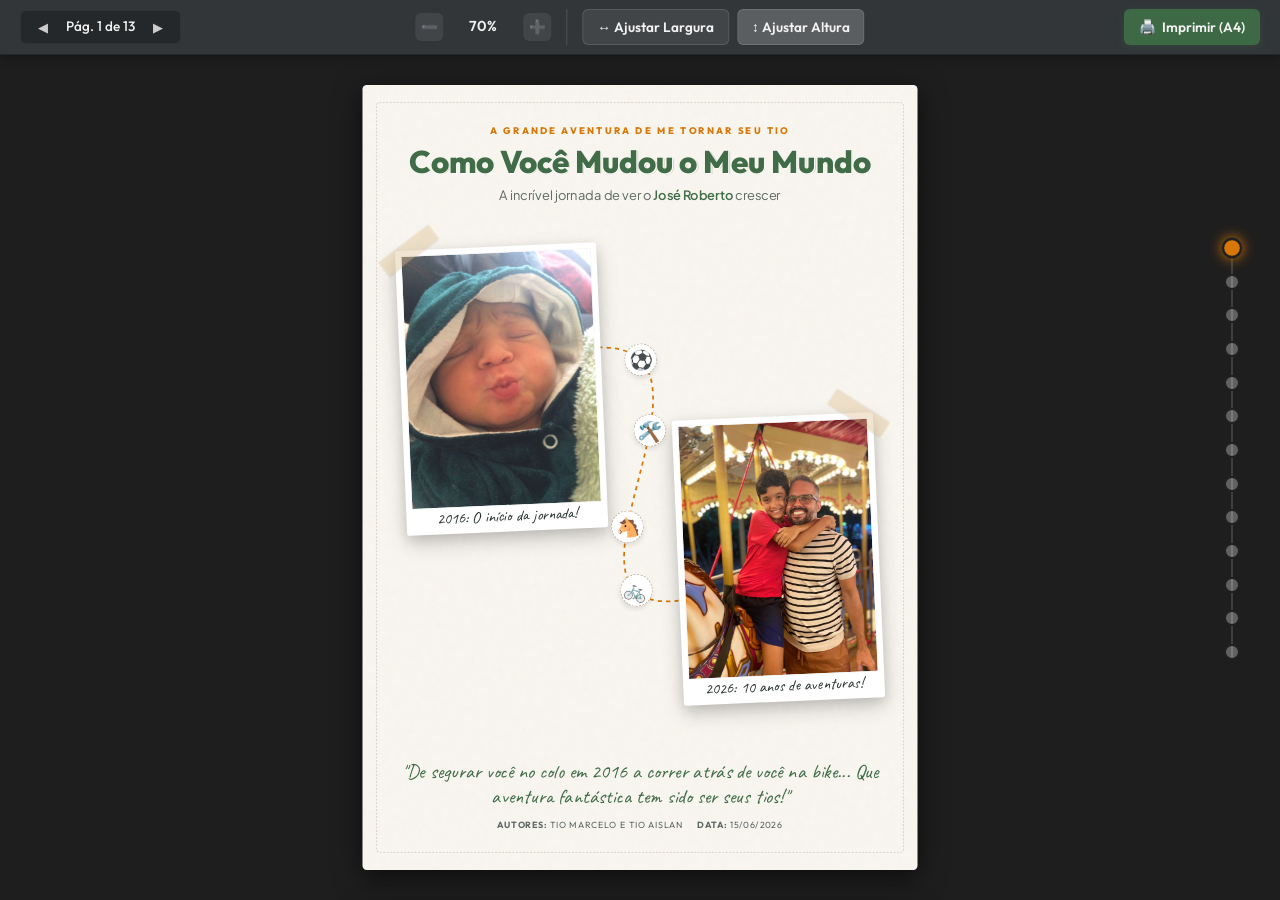
==== commit e003e371: "feat: adiciona suporte a HEIC/MOV, videos comprimidos, galeria melhorada e fotos de todos os anos" ====
--- a/index.html
+++ b/index.html
@@ -10,7 +10,7 @@
     <link rel="preconnect" href="https://fonts.gstatic.com" crossorigin>
     <link href="https://fonts.googleapis.com/css2?family=Caveat:wght@400..700&family=Outfit:wght@300;400;600;800&family=Plus+Jakarta+Sans:ital,wght@0,300;0,400;0,600;1,400&display=swap" rel="stylesheet">
     
-    <link rel="stylesheet" href="styles.css">
+    <link rel="stylesheet" href="styles.css?v=1.2">
 </head>
 <body>
 
@@ -85,7 +85,7 @@
                             <div class="cover-journey-container">
                                 <!-- Linha conectora SVG sinuosa (Cubic Bezier) -->
                                 <svg class="cover-journey-line" viewBox="0 0 704 600" preserveAspectRatio="none">
-                                    <path d="M 230,180 C 700,50 0,550 470,420" fill="none" stroke="var(--accent-orange)" stroke-width="2.5" stroke-dasharray="6,6" />
+                                    <path d="M 280,120 C 520,100 180,520 420,480" fill="none" stroke="var(--accent-orange)" stroke-width="2.5" stroke-dasharray="6,6" />
                                 </svg>
 
                                 <!-- Adesivos dispostos ao longo da jornada -->
@@ -95,16 +95,16 @@
                                 <div class="sticker journey-sticker sticker-handcraft" title="Pequeno grande inventor!">🛠️</div>
 
                                 <!-- Polaroid 2016 (Início) -->
-                                <div class="cover-photo-frame polaroid-card cover-polaroid-2016">
+                                <div class="cover-photo-frame polaroid-card cover-polaroid-2016" data-year="2016" style="cursor: pointer;">
                                     <div class="tape tape-top-left"></div>
-                                    <img src="photos/cover_2016.png" alt="José Roberto bebê - 2016" class="cover-photo">
+                                    <img src="photos/cover_2016.jpg" alt="José Roberto bebê - 2016" class="cover-photo">
                                     <div class="polaroid-caption">2016: O início da jornada!</div>
                                 </div>
 
                                 <!-- Polaroid 2026 (10 Anos) -->
-                                <div class="cover-photo-frame polaroid-card cover-polaroid-2026">
+                                <div class="cover-photo-frame polaroid-card cover-polaroid-2026" data-year="2026" style="cursor: pointer;">
                                     <div class="tape tape-top-right"></div>
-                                    <img src="photos/cover_2026.png" alt="José Roberto 10 anos - 2026" class="cover-photo">
+                                    <img src="photos/cover_2026.jpg" alt="José Roberto 10 anos - 2026" class="cover-photo">
                                     <div class="polaroid-caption">2026: 10 anos de aventuras!</div>
                                 </div>
                             </div>
@@ -124,7 +124,7 @@
                 <div class="page-wrapper" id="wrapper-page-year-1" data-page-index="2">
                     <section class="album-page story-page" id="page-year-1" data-year="2016">
                         <div class="page-content">
-                            <svg class="scrapbook-path-svg" viewBox="0 0 100 100" preserveAspectRatio="none"><path d="M10,40 Q30,10 50,45 T90,55" fill="none" stroke="#d97706" stroke-dasharray="3,3" stroke-width="0.8"/></svg>
+                            
                             
                             <div class="page-header">
                                 <span class="page-number">01</span>
@@ -142,7 +142,8 @@
                                 </div>
 
                                 <div class="story-media">
-                                    <div class="story-media-grid">
+                                    <svg class="scrapbook-path-svg" viewBox="0 0 100 100" preserveAspectRatio="none"><path d="M10,40 Q30,10 50,45 T90,55" fill="none" stroke="#d97706" stroke-dasharray="3,3" stroke-width="0.8"/></svg>
+                                    <div class="story-media-grid grid-1-3">
                                         <div class="polaroid-small" title="Clique para ver!">
                                             <div class="tape"></div>
                                             <img src="photos/2016/1.jpg" alt="Susto em Campinas" class="story-photo">
@@ -176,7 +177,7 @@
                 <div class="page-wrapper" id="wrapper-page-year-2" data-page-index="3">
                     <section class="album-page story-page" id="page-year-2" data-year="2017">
                         <div class="page-content">
-                            <svg class="scrapbook-path-svg" viewBox="0 0 100 100" preserveAspectRatio="none"><path d="M5,20 Q45,30 65,10 T95,50" fill="none" stroke="#3d6a45" stroke-dasharray="3,3" stroke-width="0.8"/></svg>
+                            
                             
                             <div class="page-header">
                                 <span class="page-number">02</span>
@@ -196,7 +197,8 @@
                                 </div>
 
                                 <div class="story-media">
-                                    <div class="story-media-grid">
+                                    <svg class="scrapbook-path-svg" viewBox="0 0 100 100" preserveAspectRatio="none"><path d="M5,20 Q45,30 65,10 T95,50" fill="none" stroke="#3d6a45" stroke-dasharray="3,3" stroke-width="0.8"/></svg>
+                                    <div class="story-media-grid grid-4-5">
                                         <div class="polaroid-small" title="Clique para ver!">
                                             <div class="tape"></div>
                                             <img src="photos/2017/1.jpg" alt="Zoológico" class="story-photo">
@@ -238,9 +240,9 @@
 
                 <!-- ================= PÁGINA 4: ANO 2018 (2 a 3 anos) ================= -->
                 <div class="page-wrapper" id="wrapper-page-year-3" data-page-index="4">
-                    <section class="album-page story-page" id="page-year-3" data-year="2018">
-                        <div class="page-content">
-                            <svg class="scrapbook-path-svg" viewBox="0 0 100 100" preserveAspectRatio="none"><path d="M90,10 Q60,35 40,15 T10,60" fill="none" stroke="#2563eb" stroke-dasharray="3,3" stroke-width="0.8"/></svg>
+                    <section class="album-page story-page story-page-dense" id="page-year-3" data-year="2018">
+                        <div class="page-content">
+                            
                             
                             <div class="page-header">
                                 <span class="page-number">03</span>
@@ -263,7 +265,8 @@
                                 </div>
 
                                 <div class="story-media">
-                                    <div class="story-media-grid">
+                                    <svg class="scrapbook-path-svg" viewBox="0 0 100 100" preserveAspectRatio="none"><path d="M90,10 Q60,35 40,15 T10,60" fill="none" stroke="#2563eb" stroke-dasharray="3,3" stroke-width="0.8"/></svg>
+                                    <div class="story-media-grid grid-6-plus">
                                         <div class="polaroid-small" title="Clique para ver!">
                                             <div class="tape"></div>
                                             <img src="photos/2018/1.jpg" alt="Quarto" class="story-photo">
@@ -320,9 +323,9 @@
 
                 <!-- ================= PÁGINA 5: ANO 2019 (3 a 4 anos) ================= -->
                 <div class="page-wrapper" id="wrapper-page-year-4" data-page-index="5">
-                    <section class="album-page story-page" id="page-year-4" data-year="2019">
-                        <div class="page-content">
-                            <svg class="scrapbook-path-svg" viewBox="0 0 100 100" preserveAspectRatio="none"><path d="M10,80 Q50,90 40,40 T90,20" fill="none" stroke="#d97706" stroke-dasharray="3,3" stroke-width="0.8"/></svg>
+                    <section class="album-page story-page story-page-dense" id="page-year-4" data-year="2019">
+                        <div class="page-content">
+                            
                             
                             <div class="page-header">
                                 <span class="page-number">04</span>
@@ -343,7 +346,8 @@
                                 </div>
 
                                 <div class="story-media">
-                                    <div class="story-media-grid">
+                                    <svg class="scrapbook-path-svg" viewBox="0 0 100 100" preserveAspectRatio="none"><path d="M10,80 Q50,90 40,40 T90,20" fill="none" stroke="#d97706" stroke-dasharray="3,3" stroke-width="0.8"/></svg>
+                                    <div class="story-media-grid grid-6-plus">
                                         <div class="polaroid-small" title="Clique para ver!">
                                             <div class="tape"></div>
                                             <img src="photos/2019/1.jpg" alt="Escola" class="story-photo">
@@ -392,7 +396,7 @@
                 <div class="page-wrapper" id="wrapper-page-year-5" data-page-index="6">
                     <section class="album-page story-page" id="page-year-5" data-year="2020">
                         <div class="page-content">
-                            <svg class="scrapbook-path-svg" viewBox="0 0 100 100" preserveAspectRatio="none"><path d="M10,20 Q50,0 60,60 T90,80" fill="none" stroke="#3d6a45" stroke-dasharray="3,3" stroke-width="0.8"/></svg>
+                            
                             
                             <div class="page-header">
                                 <span class="page-number">05</span>
@@ -412,7 +416,8 @@
                                 </div>
 
                                 <div class="story-media">
-                                    <div class="story-media-grid">
+                                    <svg class="scrapbook-path-svg" viewBox="0 0 100 100" preserveAspectRatio="none"><path d="M10,20 Q50,0 60,60 T90,80" fill="none" stroke="#3d6a45" stroke-dasharray="3,3" stroke-width="0.8"/></svg>
+                                    <div class="story-media-grid grid-4-5">
                                         <div class="polaroid-small" title="Clique para ver!">
                                             <div class="tape"></div>
                                             <img src="photos/2020/1.jpg" alt="Beliche" class="story-photo">
@@ -456,7 +461,7 @@
                 <div class="page-wrapper" id="wrapper-page-year-6" data-page-index="7">
                     <section class="album-page story-page" id="page-year-6" data-year="2021">
                         <div class="page-content">
-                            <svg class="scrapbook-path-svg" viewBox="0 0 100 100" preserveAspectRatio="none"><path d="M5,40 Q50,60 50,15 T95,60" fill="none" stroke="#2563eb" stroke-dasharray="3,3" stroke-width="0.8"/></svg>
+                            
                             
                             <div class="page-header">
                                 <span class="page-number">06</span>
@@ -473,11 +478,17 @@
                                 </div>
 
                                 <div class="story-media">
-                                    <div class="story-media-grid">
+                                    <svg class="scrapbook-path-svg" viewBox="0 0 100 100" preserveAspectRatio="none"><path d="M5,40 Q50,60 50,15 T95,60" fill="none" stroke="#2563eb" stroke-dasharray="3,3" stroke-width="0.8"/></svg>
+                                    <div class="story-media-grid grid-1-3">
                                         <div class="polaroid-small" title="Clique para ver!">
                                             <div class="tape"></div>
                                             <img src="photos/2021/1.jpg" alt="Gaiola" class="story-photo">
                                             <div class="polaroid-caption">Primeira Gaiola</div>
+                                        </div>
+                                        <div class="polaroid-small" title="Clique para ver!">
+                                            <div class="tape"></div>
+                                            <img src="photos/2021/3.mp4" alt="Vídeo Gaiola" class="story-photo">
+                                            <div class="polaroid-caption">Na Gaiola</div>
                                         </div>
                                         <div class="polaroid-small" title="Clique para ver!">
                                             <div class="tape"></div>
@@ -502,7 +513,7 @@
                 <div class="page-wrapper" id="wrapper-page-year-7" data-page-index="8">
                     <section class="album-page story-page" id="page-year-7" data-year="2022">
                         <div class="page-content">
-                            <svg class="scrapbook-path-svg" viewBox="0 0 100 100" preserveAspectRatio="none"><path d="M10,80 Q30,40 60,60 T90,20" fill="none" stroke="#d97706" stroke-dasharray="3,3" stroke-width="0.8"/></svg>
+                            
                             
                             <div class="page-header">
                                 <span class="page-number">07</span>
@@ -521,7 +532,8 @@
                                 </div>
 
                                 <div class="story-media">
-                                    <div class="story-media-grid">
+                                    <svg class="scrapbook-path-svg" viewBox="0 0 100 100" preserveAspectRatio="none"><path d="M10,80 Q30,40 60,60 T90,20" fill="none" stroke="#d97706" stroke-dasharray="3,3" stroke-width="0.8"/></svg>
+                                    <div class="story-media-grid grid-4-5">
                                         <div class="polaroid-small" title="Clique para ver!">
                                             <div class="tape"></div>
                                             <img src="photos/2022/1.jpg" alt="Judô" class="story-photo">
@@ -558,9 +570,9 @@
 
                 <!-- ================= PÁGINA 9: ANO 2023 (7 a 8 anos) ================= -->
                 <div class="page-wrapper" id="wrapper-page-year-8" data-page-index="9">
-                    <section class="album-page story-page" id="page-year-8" data-year="2023">
-                        <div class="page-content">
-                            <svg class="scrapbook-path-svg" viewBox="0 0 100 100" preserveAspectRatio="none"><path d="M5,15 Q35,45 65,30 T95,85" fill="none" stroke="#3d6a45" stroke-dasharray="3,3" stroke-width="0.8"/></svg>
+                    <section class="album-page story-page story-page-dense" id="page-year-8" data-year="2023">
+                        <div class="page-content">
+                            
                             
                             <div class="page-header">
                                 <span class="page-number">08</span>
@@ -583,7 +595,8 @@
                                 </div>
 
                                 <div class="story-media">
-                                    <div class="story-media-grid">
+                                    <svg class="scrapbook-path-svg" viewBox="0 0 100 100" preserveAspectRatio="none"><path d="M5,15 Q35,45 65,30 T95,85" fill="none" stroke="#3d6a45" stroke-dasharray="3,3" stroke-width="0.8"/></svg>
+                                    <div class="story-media-grid grid-6-plus">
                                         <div class="polaroid-small" title="Clique para ver!">
                                             <div class="tape"></div>
                                             <img src="photos/2023/1.jpg" alt="Reencontro" class="story-photo">
@@ -640,9 +653,9 @@
 
                 <!-- ================= PÁGINA 10: ANO 2024 (8 a 9 anos) ================= -->
                 <div class="page-wrapper" id="wrapper-page-year-9" data-page-index="10">
-                    <section class="album-page story-page" id="page-year-9" data-year="2024">
-                        <div class="page-content">
-                            <svg class="scrapbook-path-svg" viewBox="0 0 100 100" preserveAspectRatio="none"><path d="M90,90 Q50,60 50,20 T10,10" fill="none" stroke="#2563eb" stroke-dasharray="3,3" stroke-width="0.8"/></svg>
+                    <section class="album-page story-page story-page-dense" id="page-year-9" data-year="2024">
+                        <div class="page-content">
+                            
                             
                             <div class="page-header">
                                 <span class="page-number">09</span>
@@ -663,7 +676,8 @@
                                 </div>
 
                                 <div class="story-media">
-                                    <div class="story-media-grid">
+                                    <svg class="scrapbook-path-svg" viewBox="0 0 100 100" preserveAspectRatio="none"><path d="M90,90 Q50,60 50,20 T10,10" fill="none" stroke="#2563eb" stroke-dasharray="3,3" stroke-width="0.8"/></svg>
+                                    <div class="story-media-grid grid-6-plus">
                                         <div class="polaroid-small" title="Clique para ver!">
                                             <div class="tape"></div>
                                             <img src="photos/2024/1.jpg" alt="Niver" class="story-photo">
@@ -710,9 +724,9 @@
 
                 <!-- ================= PÁGINA 11: ANO 2025 (9 a 10 anos) ================= -->
                 <div class="page-wrapper" id="wrapper-page-year-10" data-page-index="11">
-                    <section class="album-page story-page" id="page-year-10" data-year="2025">
-                        <div class="page-content">
-                            <svg class="scrapbook-path-svg" viewBox="0 0 100 100" preserveAspectRatio="none"><path d="M10,20 Q40,50 60,15 T95,45" fill="none" stroke="#d97706" stroke-dasharray="3,3" stroke-width="0.8"/></svg>
+                    <section class="album-page story-page story-page-dense" id="page-year-10" data-year="2025">
+                        <div class="page-content">
+                            
                             
                             <div class="page-header">
                                 <span class="page-number">10</span>
@@ -731,7 +745,8 @@
                                 </div>
 
                                 <div class="story-media">
-                                    <div class="story-media-grid">
+                                    <svg class="scrapbook-path-svg" viewBox="0 0 100 100" preserveAspectRatio="none"><path d="M10,20 Q40,50 60,15 T95,45" fill="none" stroke="#d97706" stroke-dasharray="3,3" stroke-width="0.8"/></svg>
+                                    <div class="story-media-grid grid-6-plus">
                                         <div class="polaroid-small" title="Clique para ver!">
                                             <div class="tape"></div>
                                             <img src="photos/2025/1.jpg" alt="Bike" class="story-photo">
@@ -770,7 +785,7 @@
                 <div class="page-wrapper" id="wrapper-page-year-11" data-page-index="12">
                     <section class="album-page story-page" id="page-year-11" data-year="2026">
                         <div class="page-content">
-                            <svg class="scrapbook-path-svg" viewBox="0 0 100 100" preserveAspectRatio="none"><path d="M10,40 Q45,20 65,45 T95,65" fill="none" stroke="#2563eb" stroke-dasharray="3,3" stroke-width="0.8"/></svg>
+                            
                             
                             <div class="page-header">
                                 <span class="page-number">11</span>
@@ -788,7 +803,8 @@
                                 </div>
 
                                 <div class="story-media">
-                                    <div class="story-media-grid">
+                                    <svg class="scrapbook-path-svg" viewBox="0 0 100 100" preserveAspectRatio="none"><path d="M10,40 Q45,20 65,45 T95,65" fill="none" stroke="#2563eb" stroke-dasharray="3,3" stroke-width="0.8"/></svg>
+                                    <div class="story-media-grid grid-1-3">
                                         <div class="polaroid-small" title="Clique para ver!">
                                             <div class="tape"></div>
                                             <img src="photos/2026/1.jpg" alt="Porto Seguro" class="story-photo">
@@ -860,6 +876,9 @@
         </div>
     </div>
 
+    <script src="https://cdn.jsdelivr.net/npm/heic2any@0.0.4/dist/heic2any.min.js"></script>
     <script src="script.js"></script>
+    <!-- Script de recarregamento automático ao atualizar código -->
+    <script src="live-reload.js"></script>
 </body>
 </html>
--- a/styles.css
+++ b/styles.css
@@ -516,25 +516,25 @@
 
 .cover-polaroid-2016 {
     position: absolute !important;
-    top: 10px;
-    left: 15px;
-    transform: rotate(-6deg);
+    top: -25px;
+    left: 10px;
+    transform: rotate(-4deg);
     z-index: 2;
     margin: 0 !important;
 }
 
 .cover-polaroid-2026 {
     position: absolute !important;
-    bottom: 10px;
-    right: 15px;
-    transform: rotate(5deg);
+    bottom: -25px;
+    right: 10px;
+    transform: rotate(4deg);
     z-index: 2;
     margin: 0 !important;
 }
 
 .cover-journey-container .cover-photo-frame {
-    width: 258px !important;
-    max-width: 258px !important;
+    width: 288px !important;
+    max-width: 288px !important;
     padding: 8px 8px 30px !important;
     box-shadow: 0 6px 15px rgba(0,0,0,0.1), 0 12px 30px rgba(0,0,0,0.18) !important;
     border-radius: 4px !important;
@@ -547,12 +547,12 @@
 
 .cover-journey-container .cover-photo {
     width: 100% !important;
-    height: 174px !important;
+    height: 363px !important;
 }
 
 .journey-sticker {
     position: absolute !important;
-    z-index: 5;
+    z-index: 15;
     width: 46px !important;
     height: 46px !important;
     font-size: 1.7rem !important;
@@ -564,26 +564,26 @@
 
 /* Distribuição harmônica ao longo da curva viewBox 0 0 704 600 */
 .sticker-soccer {
-    left: 377px;
-    top: 159px;
+    left: 330px;
+    top: 114px;
     transform: rotate(-12deg);
 }
 
 .sticker-handcraft {
-    left: 328px;
-    top: 277px;
+    left: 343px;
+    top: 215px;
     transform: rotate(8deg);
 }
 
 .sticker-horse {
-    left: 277px;
-    top: 395px;
+    left: 311px;
+    top: 353px;
     transform: rotate(-10deg);
 }
 
 .sticker-bike {
-    left: 377px;
-    top: 410px;
+    left: 324px;
+    top: 444px;
     transform: rotate(15deg);
 }
 
@@ -694,6 +694,8 @@
     display: flex;
     justify-content: center;
     align-items: center;
+    position: relative;
+    width: 100%;
 }
 
 /* Moldura Polaroid para Fotos/Vídeos (Estilo Collage Scrapbook) */
@@ -803,6 +805,13 @@
     height: 100%;
     pointer-events: none;
     z-index: 1;
+    opacity: 0.15; /* Tornar a linha super sutil para não interferir na leitura */
+    transition: opacity 0.3s ease;
+}
+
+.scrapbook-path-svg path {
+    vector-effect: non-scaling-stroke; /* Mantém a espessura da linha constante sem esticar */
+    stroke-width: 1.5px !important;
 }
 
 /* Modal de Vídeo Interativo (Premium) */
@@ -1268,14 +1277,14 @@
     }
 
     .cover-journey-container .cover-photo-frame {
-        width: 60mm !important;
-        max-width: 60mm !important;
+        width: 70mm !important;
+        max-width: 70mm !important;
         padding: 2mm 2mm 8mm !important;
     }
 
     .cover-journey-container .cover-photo {
         width: 100% !important;
-        height: 40mm !important;
+        height: 88mm !important;
     }
 
     .cover-photo-frame:not(.cover-journey-container .cover-photo-frame) {
@@ -1583,8 +1592,8 @@
 /* Grade Grid */
 .gallery-grid {
     display: grid;
-    grid-template-columns: repeat(auto-fill, minmax(230px, 1fr));
-    gap: 35px 25px;
+    grid-template-columns: repeat(auto-fill, minmax(280px, 1fr));
+    gap: 40px 30px;
     width: 100%;
 }
 
@@ -1646,22 +1655,26 @@
 /* Imagem e Badge */
 .gallery-photo-container {
     width: 100%;
-    aspect-ratio: 1 / 1;
-    overflow: hidden;
-    background-color: #2b3531;
     position: relative;
     cursor: zoom-in;
-    box-shadow: inset 0 2px 8px rgba(0, 0, 0, 0.35);
-}
-
-.gallery-photo-container img {
+    background-color: transparent;
+    display: flex;
+    justify-content: center;
+    align-items: center;
+}
+
+.gallery-photo-container img,
+.gallery-photo-container .gallery-video-item {
     width: 100%;
-    height: 100%;
-    object-fit: cover;
+    height: auto !important;
+    max-height: 380px; /* Limite de altura máxima para fotos verticais */
+    object-fit: contain; /* Nunca corta a imagem, exibe por inteiro */
     transition: transform 0.5s cubic-bezier(0.25, 0.8, 0.25, 1);
-}
-
-.gallery-polaroid-card:hover .gallery-photo-container img {
+    border: 1px solid rgba(0, 0, 0, 0.05);
+}
+
+.gallery-polaroid-card:hover .gallery-photo-container img,
+.gallery-polaroid-card:hover .gallery-photo-container .gallery-video-item {
     transform: scale(1.05);
 }
 
@@ -2145,32 +2158,36 @@
 .polaroid-small {
     position: relative;
     background: #fff;
-    padding: 6px 6px 20px 6px !important;
+    padding: 10px 10px 32px 10px !important;
     box-shadow: 0 4px 6px rgba(0,0,0,0.05), 0 8px 15px rgba(0,0,0,0.1);
     border-radius: 1px;
-    width: 110px;
+    width: auto; /* Dinâmico */
     flex-shrink: 0;
     transition: transform 0.2s cubic-bezier(0.4, 0, 0.2, 1), box-shadow 0.2s ease;
     cursor: pointer;
     z-index: 10;
 }
 
-.polaroid-small img {
-    width: 100%;
-    height: 75px !important;
-    object-fit: cover;
+.polaroid-small img,
+.polaroid-small video {
+    width: auto;
+    max-width: 100%;
+    height: auto !important; /* Altura automática para adaptar a moldura ao formato original da foto */
+    object-fit: contain; /* Nunca corta, exibe a foto por completo */
     border-radius: 1px;
     border: 1px solid rgba(0, 0, 0, 0.05);
+    display: block;
+    margin: 0 auto;
 }
 
 .polaroid-small .polaroid-caption {
     font-family: var(--font-handwritten);
-    font-size: 0.9rem !important;
+    font-size: 1.4rem !important;
     font-weight: bold;
     color: #2b3531;
     text-align: center;
     position: absolute;
-    bottom: 3px;
+    bottom: 8px;
     left: 4px;
     right: 4px;
     white-space: nowrap;
@@ -2183,15 +2200,82 @@
 
 .polaroid-small .tape {
     position: absolute;
-    width: 45px;
-    height: 12px;
+    width: 80px;
+    height: 20px;
     background-color: var(--tape-color);
-    top: -6px;
+    top: -10px;
     left: 50%;
     transform: translateX(-50%) rotate(-3deg);
     z-index: 15;
     box-shadow: 0 1px 2px rgba(0,0,0,0.05);
     backdrop-filter: blur(1px);
+    transition: width 0.2s, height 0.2s, top 0.2s;
+}
+
+/* --- Ajuste de Tamanhos Dinâmicos baseados na quantidade de fotos no Grid --- */
+
+/* Páginas com 1 a 3 fotos (Padrão) */
+.story-media-grid.grid-1-3 .polaroid-small {
+    min-width: 180px;
+    max-width: 260px;
+}
+.story-media-grid.grid-1-3 .polaroid-small img,
+.story-media-grid.grid-1-3 .polaroid-small video {
+    max-height: 200px;
+    max-width: 240px;
+}
+
+/* Páginas com 4 a 5 fotos */
+.story-media-grid.grid-4-5 .polaroid-small {
+    min-width: 150px;
+    max-width: 220px;
+}
+.story-media-grid.grid-4-5 .polaroid-small img,
+.story-media-grid.grid-4-5 .polaroid-small video {
+    max-height: 160px; /* Limite de altura adaptado para 4-5 fotos */
+    max-width: 200px;
+}
+
+/* Páginas com 6 ou mais fotos (Evita transbordamento na impressão A4) */
+.story-media-grid.grid-6-plus .polaroid-small {
+    min-width: 120px;
+    max-width: 180px;
+    padding: 8px 8px 24px 8px !important; /* Menos margem vertical no card */
+}
+.story-media-grid.grid-6-plus .polaroid-small img,
+.story-media-grid.grid-6-plus .polaroid-small video {
+    max-height: 125px; /* Altura máxima das fotos ligeiramente maior! */
+    max-width: 164px;
+}
+.story-media-grid.grid-6-plus .polaroid-small .polaroid-caption {
+    font-size: 1.15rem !important; /* Fonte menor */
+    bottom: 6px;
+}
+.story-media-grid.grid-6-plus .polaroid-small .tape {
+    width: 55px;
+    height: 14px;
+    top: -7px;
+}
+
+/* Ajustes para páginas densas (6+ fotos e muito texto) para evitar transbordamento vertical no A4 */
+.story-page-dense .story-grid {
+    gap: 10px !important;
+}
+.story-page-dense .story-text {
+    gap: 6px !important;
+    font-size: 0.85rem !important; /* Reduz levemente o tamanho da fonte */
+}
+.story-page-dense .story-headline {
+    font-size: 1.15rem !important;
+    margin-bottom: 2px !important;
+}
+.story-page-dense .handwritten-note {
+    font-size: 1.35rem !important;
+    margin-top: 4px !important;
+}
+.story-page-dense .story-media-grid {
+    gap: 10px !important;
+    margin-top: 10px !important;
 }
 
 /* Rotações dinâmicas sorteadas para simular colagem manual no álbum */
@@ -2229,11 +2313,9 @@
     }
     
     .polaroid-small {
+        box-shadow: 0 1mm 2mm rgba(0,0,0,0.1) !important;
         background: #fff !important;
-        box-shadow: 0 2px 5px rgba(0,0,0,0.15) !important;
-        transform: rotate(1.5deg) !important; /* Rotação fixa suave na impressão */
-        width: 100px !important; /* Tamanho reduzido para garantir que caiba perfeitamente no A4 físico */
-        padding: 5px 5px 16px 5px !important;
+        transform: rotate(1.5deg) !important;
         break-inside: avoid !important;
         -webkit-print-color-adjust: exact;
         print-color-adjust: exact;
@@ -2247,13 +2329,16 @@
         transform: rotate(-1.5deg) !important;
     }
 
-    .polaroid-small img {
-        height: 65px !important;
-        object-fit: cover !important;
+    .polaroid-small img,
+    .polaroid-small video {
+        height: auto !important;
+        width: auto !important;
+        max-width: 100% !important;
+        object-fit: contain !important;
+        margin: 0 auto !important;
     }
 
     .polaroid-small .polaroid-caption {
-        font-size: 8pt !important;
         bottom: 2px !important;
     }
 
@@ -2262,6 +2347,157 @@
         -webkit-print-color-adjust: exact;
         print-color-adjust: exact;
     }
-}
-
-
+
+    /* Calibração de Tamanhos Físicos das Grades de Polaroid na Impressão */
+    .story-media-grid.grid-1-3 .polaroid-small {
+        width: auto !important;
+        min-width: 44mm !important;
+        max-width: 58mm !important;
+        padding: 2mm 2mm 9mm !important;
+    }
+    .story-media-grid.grid-1-3 .polaroid-small img,
+    .story-media-grid.grid-1-3 .polaroid-small video {
+        max-height: 40mm !important;
+        max-width: 54mm !important;
+    }
+
+    .story-media-grid.grid-4-5 .polaroid-small {
+        width: auto !important;
+        min-width: 36mm !important;
+        max-width: 48mm !important;
+        padding: 1.8mm 1.8mm 8mm !important;
+    }
+    .story-media-grid.grid-4-5 .polaroid-small img,
+    .story-media-grid.grid-4-5 .polaroid-small video {
+        max-height: 32mm !important;
+        max-width: 44mm !important;
+    }
+
+    .story-media-grid.grid-6-plus .polaroid-small {
+        width: auto !important;
+        min-width: 28mm !important;
+        max-width: 40mm !important;
+        padding: 1.5mm 1.5mm 7mm !important;
+    }
+    .story-media-grid.grid-6-plus .polaroid-small img,
+    .story-media-grid.grid-6-plus .polaroid-small video {
+        max-height: 28mm !important;
+        max-width: 37mm !important;
+    }
+    .story-media-grid.grid-6-plus .polaroid-small .polaroid-caption {
+        font-size: 8pt !important;
+        bottom: 1px !important;
+    }
+
+    /* Calibração de layout na impressão para páginas com muito conteúdo */
+    .story-page-dense .story-text {
+        font-size: 8.5pt !important;
+        gap: 4px !important;
+        line-height: 1.35 !important;
+    }
+    .story-page-dense .story-headline {
+        font-size: 11pt !important;
+    }
+    .story-page-dense .handwritten-note {
+        font-size: 12pt !important;
+        margin-top: 4px !important;
+    }
+    .story-page-dense .story-grid {
+        gap: 8px !important;
+    }
+}
+
+/* ==========================================================================
+   NAVEGAÇÃO DE ANOS NA GALERIA (SCRAPBOOK THEME)
+   ========================================================================== */
+
+/* Container do título com botões laterais de ano */
+.gallery-title-container {
+    display: flex;
+    align-items: center;
+    justify-content: center;
+    gap: 35px;
+}
+
+/* Botões de navegação estilizados como Scrapbook */
+.gallery-nav-btn {
+    display: inline-flex;
+    align-items: center;
+    justify-content: center;
+    gap: 8px;
+    padding: 10px 18px;
+    background-color: #ede0d4;
+    border: 1px dashed #b5a48c;
+    border-radius: 6px;
+    color: var(--text-main);
+    font-family: var(--font-title);
+    font-weight: 700;
+    font-size: 0.85rem;
+    text-decoration: none;
+    box-shadow: 0 2px 5px rgba(0,0,0,0.05);
+    transition: all 0.2s cubic-bezier(0.4, 0, 0.2, 1);
+    cursor: pointer;
+    user-select: none;
+}
+
+.gallery-nav-btn:hover {
+    background-color: #e6ccb2;
+    box-shadow: 0 4px 10px rgba(0,0,0,0.1);
+}
+
+.gallery-nav-btn.prev-btn:hover {
+    transform: translateX(-4px);
+}
+
+.gallery-nav-btn.next-btn:hover {
+    transform: translateX(4px);
+}
+
+/* Ajustes de responsividade para celular */
+@media (max-width: 600px) {
+    .gallery-title-container {
+        flex-wrap: wrap;
+        gap: 15px;
+    }
+    
+    .gallery-title-box {
+        order: -1;
+        width: 100%;
+    }
+    
+    .gallery-nav-btn {
+        flex-grow: 1;
+        padding: 8px 14px;
+        font-size: 0.8rem;
+    }
+}
+
+/* Badge de vídeo nas molduras da galeria */
+.gallery-video-badge {
+    position: absolute;
+    top: 50%;
+    left: 50%;
+    transform: translate(-50%, -50%);
+    background: rgba(0, 0, 0, 0.6);
+    color: #fff;
+    width: 48px;
+    height: 48px;
+    border-radius: 50%;
+    display: flex;
+    align-items: center;
+    justify-content: center;
+    font-size: 1.4rem;
+    pointer-events: none;
+    z-index: 10;
+    transition: all 0.2s cubic-bezier(0.4, 0, 0.2, 1);
+    border: 2px solid #fff;
+    box-shadow: 0 4px 10px rgba(0,0,0,0.3);
+}
+
+.gallery-polaroid-card:hover .gallery-video-badge {
+    background-color: var(--accent-orange);
+    transform: translate(-50%, -50%) scale(1.15);
+}
+
+
+
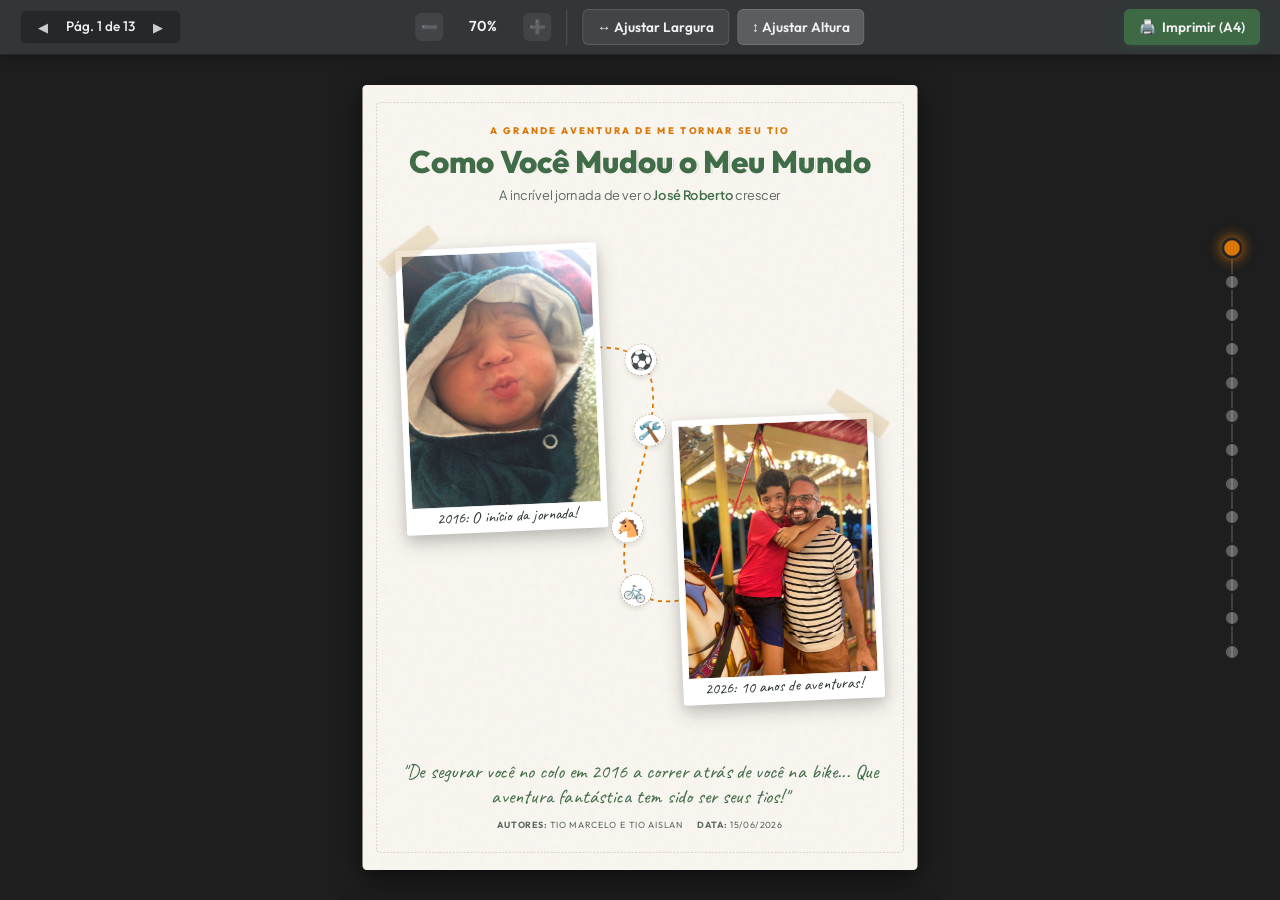
==== commit bf4f2986: "fix: corrige extensoes de arquivos no album, converte HEIC para JPG e otimiza velocidade da galeria" ====
--- a/index.html
+++ b/index.html
@@ -216,12 +216,12 @@
                                         </div>
                                         <div class="polaroid-small" title="Clique para ver!">
                                             <div class="tape"></div>
-                                            <img src="photos/2017/4.jpg" alt="Natação" class="story-photo">
+                                             <img src="photos/2017/4.mp4" alt="Natação" class="story-photo">
                                             <div class="polaroid-caption">Natação</div>
                                         </div>
                                         <div class="polaroid-small" title="Clique para ver!">
                                             <div class="tape"></div>
-                                            <img src="photos/2017/5.jpg" alt="Praia Guarujá" class="story-photo">
+                                             <img src="photos/2017/5.mp4" alt="Praia Guarujá" class="story-photo">
                                             <div class="polaroid-caption">Bike no Mar</div>
                                         </div>
                                     </div>
@@ -274,17 +274,17 @@
                                         </div>
                                         <div class="polaroid-small" title="Clique para ver!">
                                             <div class="tape"></div>
-                                            <img src="photos/2018/2.jpg" alt="Cavalos" class="story-photo">
+                                             <img src="photos/2018/2.mp4" alt="Cavalos" class="story-photo">
                                             <div class="polaroid-caption">Procura Cavalos</div>
                                         </div>
                                         <div class="polaroid-small" title="Clique para ver!">
                                             <div class="tape"></div>
-                                            <img src="photos/2018/3.jpg" alt="Banho" class="story-photo">
+                                             <img src="photos/2018/3.mp4" alt="Banho" class="story-photo">
                                             <div class="polaroid-caption">Banho Só</div>
                                         </div>
                                         <div class="polaroid-small" title="Clique para ver!">
                                             <div class="tape"></div>
-                                            <img src="photos/2018/4.jpg" alt="Casinha" class="story-photo">
+                                             <img src="photos/2018/4.mp4" alt="Casinha" class="story-photo">
                                             <div class="polaroid-caption">Minha Casinha</div>
                                         </div>
                                         <div class="polaroid-small" title="Clique para ver!">
@@ -350,7 +350,7 @@
                                     <div class="story-media-grid grid-6-plus">
                                         <div class="polaroid-small" title="Clique para ver!">
                                             <div class="tape"></div>
-                                            <img src="photos/2019/1.jpg" alt="Escola" class="story-photo">
+                                             <img src="photos/2019/1.mp4" alt="Escola" class="story-photo">
                                             <div class="polaroid-caption">Mochila & Escola</div>
                                         </div>
                                         <div class="polaroid-small" title="Clique para ver!">
@@ -360,7 +360,7 @@
                                         </div>
                                         <div class="polaroid-small" title="Clique para ver!">
                                             <div class="tape"></div>
-                                            <img src="photos/2019/3.jpg" alt="Tio Aislan" class="story-photo">
+                                             <img src="photos/2019/3.jpeg" alt="Tio Aislan" class="story-photo">
                                             <div class="polaroid-caption">Tio Aislan</div>
                                         </div>
                                         <div class="polaroid-small" title="Clique para ver!">
@@ -370,7 +370,7 @@
                                         </div>
                                         <div class="polaroid-small" title="Clique para ver!">
                                             <div class="tape"></div>
-                                            <img src="photos/2019/5.jpg" alt="Apresentação" class="story-photo">
+                                             <img src="photos/2019/5.mp4" alt="Apresentação" class="story-photo">
                                             <div class="polaroid-caption">Grito de Titio</div>
                                         </div>
                                         <div class="polaroid-small" title="Clique para ver!">
@@ -425,12 +425,12 @@
                                         </div>
                                         <div class="polaroid-small" title="Clique para ver!">
                                             <div class="tape"></div>
-                                            <img src="photos/2020/2.jpg" alt="Carretinha" class="story-photo">
+                                             <img src="photos/2020/2.mp4" alt="Carretinha" class="story-photo">
                                             <div class="polaroid-caption">Minha Carretinha</div>
                                         </div>
                                         <div class="polaroid-small" title="Clique para ver!">
                                             <div class="tape"></div>
-                                            <img src="photos/2020/3.jpg" alt="Reforma" class="story-photo">
+                                             <img src="photos/2020/3.mp4" alt="Reforma" class="story-photo">
                                             <div class="polaroid-caption">Reforma da Casa</div>
                                         </div>
                                         <div class="polaroid-small" title="Clique para ver!">
@@ -609,7 +609,7 @@
                                         </div>
                                         <div class="polaroid-small" title="Clique para ver!">
                                             <div class="tape"></div>
-                                            <img src="photos/2023/3.jpg" alt="Creme" class="story-photo">
+                                             <img src="photos/2023/3.MOV" alt="Creme" class="story-photo">
                                             <div class="polaroid-caption">Tio Camarão</div>
                                         </div>
                                         <div class="polaroid-small" title="Clique para ver!">
@@ -705,7 +705,7 @@
                                         </div>
                                         <div class="polaroid-small" title="Clique para ver!">
                                             <div class="tape"></div>
-                                            <img src="photos/2024/6.jpg" alt="Costas" class="story-photo">
+                                             <img src="photos/2024/6.mp4" alt="Costas" class="story-photo">
                                             <div class="polaroid-caption">Tio Cavalinho</div>
                                         </div>
                                     </div>
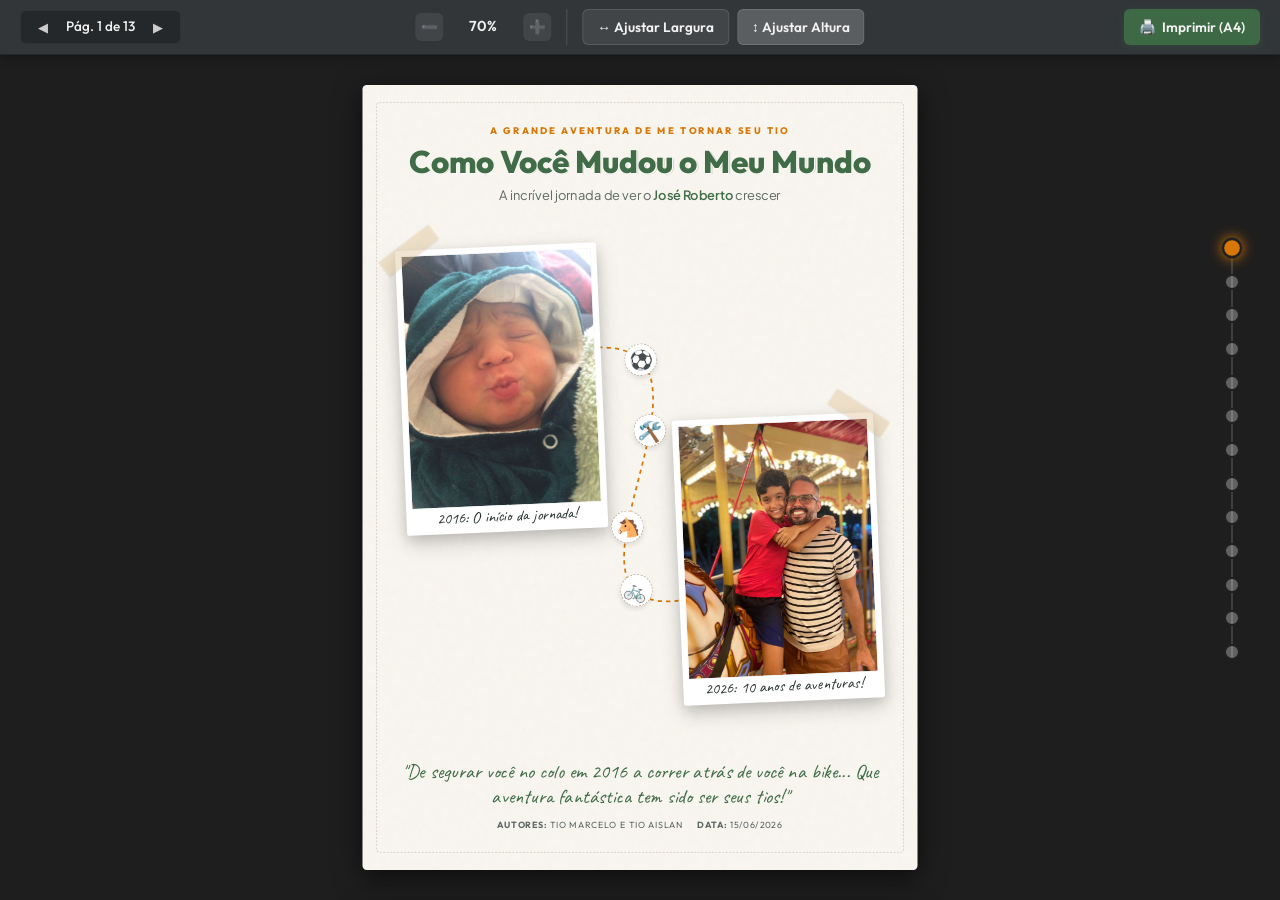
==== commit ce9bf6b1: "feat: extrai dinamicamente o primeiro quadro dos videos como thumbnail estatico no album e galeria" ====
--- a/index.html
+++ b/index.html
@@ -871,7 +871,8 @@
         <div class="video-modal-content">
             <button class="video-modal-close" id="closeModal" title="Fechar Vídeo">&times;</button>
             <div class="video-modal-iframe-container">
-                <iframe id="modalIframe" src="" frameborder="0" allow="accelerometer; autoplay; clipboard-write; encrypted-media; gyroscope; picture-in-picture" allowfullscreen></iframe>
+                <iframe id="modalIframe" src="" frameborder="0" allow="accelerometer; autoplay; clipboard-write; encrypted-media; gyroscope; picture-in-picture" allowfullscreen style="display: none;"></iframe>
+                <video id="modalVideo" src="" controls style="display: none; position: absolute; top: 0; left: 0; width: 100%; height: 100%; object-fit: contain; background: #000;"></video>
             </div>
         </div>
     </div>
--- a/styles.css
+++ b/styles.css
@@ -1341,7 +1341,7 @@
     }
 
     .story-photo {
-        height: 120px !important;
+        height: 160px !important;
     }
 
     .sticker {
@@ -2351,38 +2351,38 @@
     /* Calibração de Tamanhos Físicos das Grades de Polaroid na Impressão */
     .story-media-grid.grid-1-3 .polaroid-small {
         width: auto !important;
-        min-width: 44mm !important;
-        max-width: 58mm !important;
+        min-width: 50mm !important;
+        max-width: 68mm !important;
         padding: 2mm 2mm 9mm !important;
     }
     .story-media-grid.grid-1-3 .polaroid-small img,
     .story-media-grid.grid-1-3 .polaroid-small video {
-        max-height: 40mm !important;
-        max-width: 54mm !important;
+        max-height: 52mm !important;
+        max-width: 65mm !important;
     }
 
     .story-media-grid.grid-4-5 .polaroid-small {
         width: auto !important;
-        min-width: 36mm !important;
-        max-width: 48mm !important;
+        min-width: 40mm !important;
+        max-width: 56mm !important;
         padding: 1.8mm 1.8mm 8mm !important;
     }
     .story-media-grid.grid-4-5 .polaroid-small img,
     .story-media-grid.grid-4-5 .polaroid-small video {
-        max-height: 32mm !important;
-        max-width: 44mm !important;
+        max-height: 42mm !important;
+        max-width: 52mm !important;
     }
 
     .story-media-grid.grid-6-plus .polaroid-small {
         width: auto !important;
-        min-width: 28mm !important;
-        max-width: 40mm !important;
+        min-width: 30mm !important;
+        max-width: 42mm !important;
         padding: 1.5mm 1.5mm 7mm !important;
     }
     .story-media-grid.grid-6-plus .polaroid-small img,
     .story-media-grid.grid-6-plus .polaroid-small video {
-        max-height: 28mm !important;
-        max-width: 37mm !important;
+        max-height: 33mm !important;
+        max-width: 39mm !important;
     }
     .story-media-grid.grid-6-plus .polaroid-small .polaroid-caption {
         font-size: 8pt !important;
@@ -2494,7 +2494,10 @@
     box-shadow: 0 4px 10px rgba(0,0,0,0.3);
 }
 
-.gallery-polaroid-card:hover .gallery-video-badge {
+.gallery-polaroid-card:hover .gallery-video-badge,
+.polaroid-small:hover .gallery-video-badge,
+.media-frame:hover .gallery-video-badge,
+.cover-photo-frame:hover .gallery-video-badge {
     background-color: var(--accent-orange);
     transform: translate(-50%, -50%) scale(1.15);
 }
